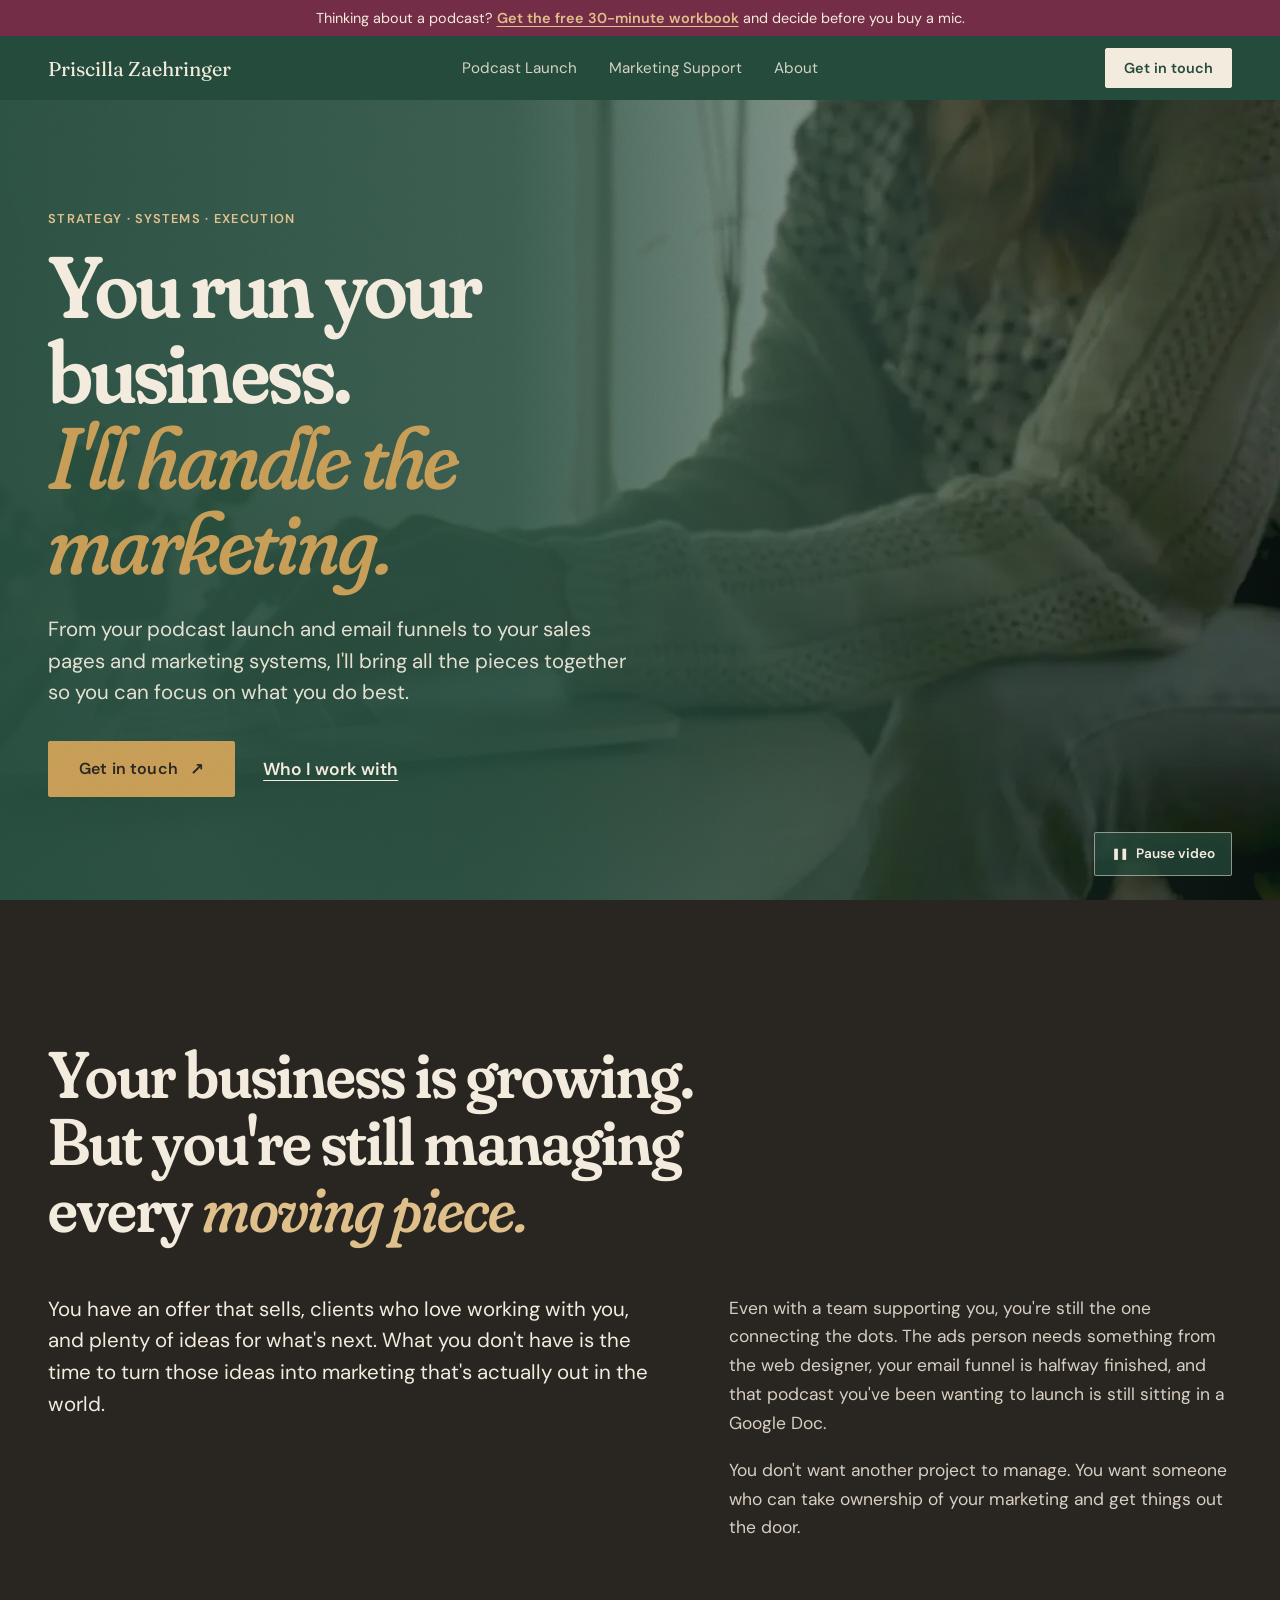
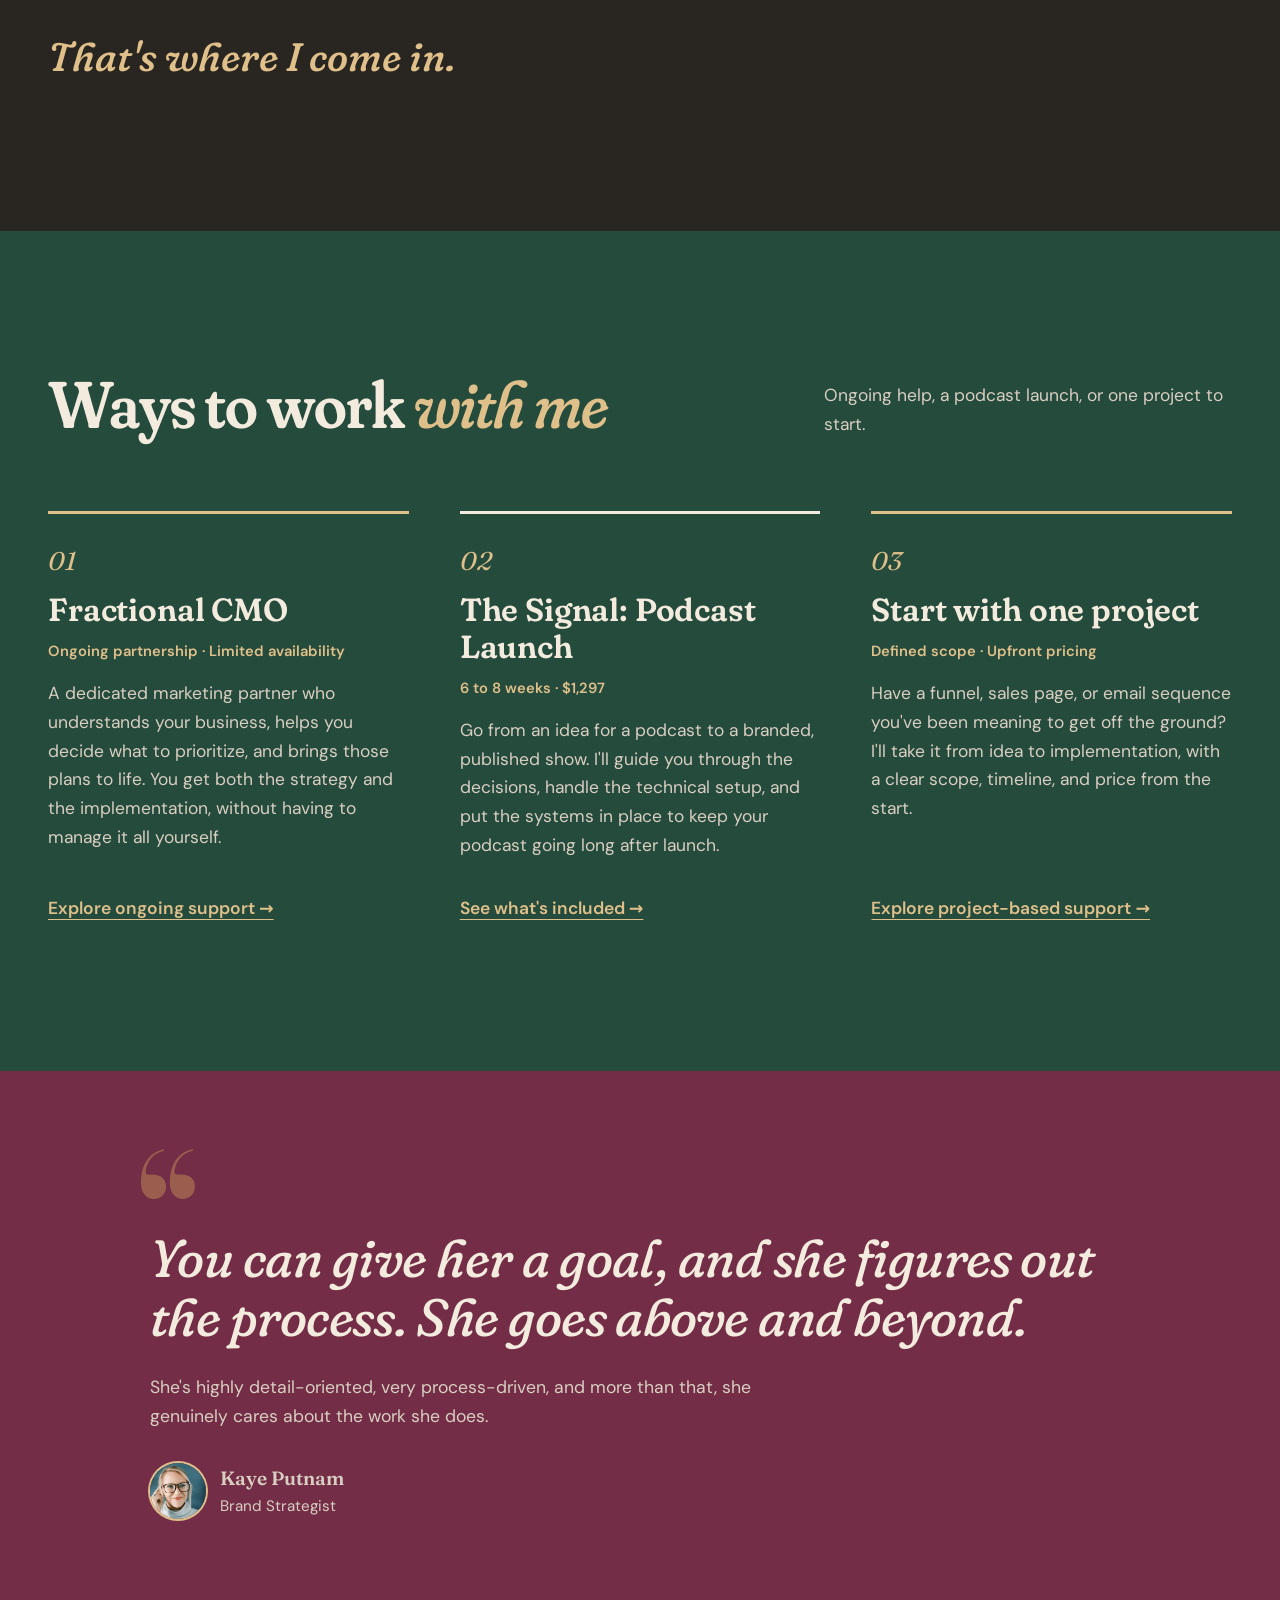
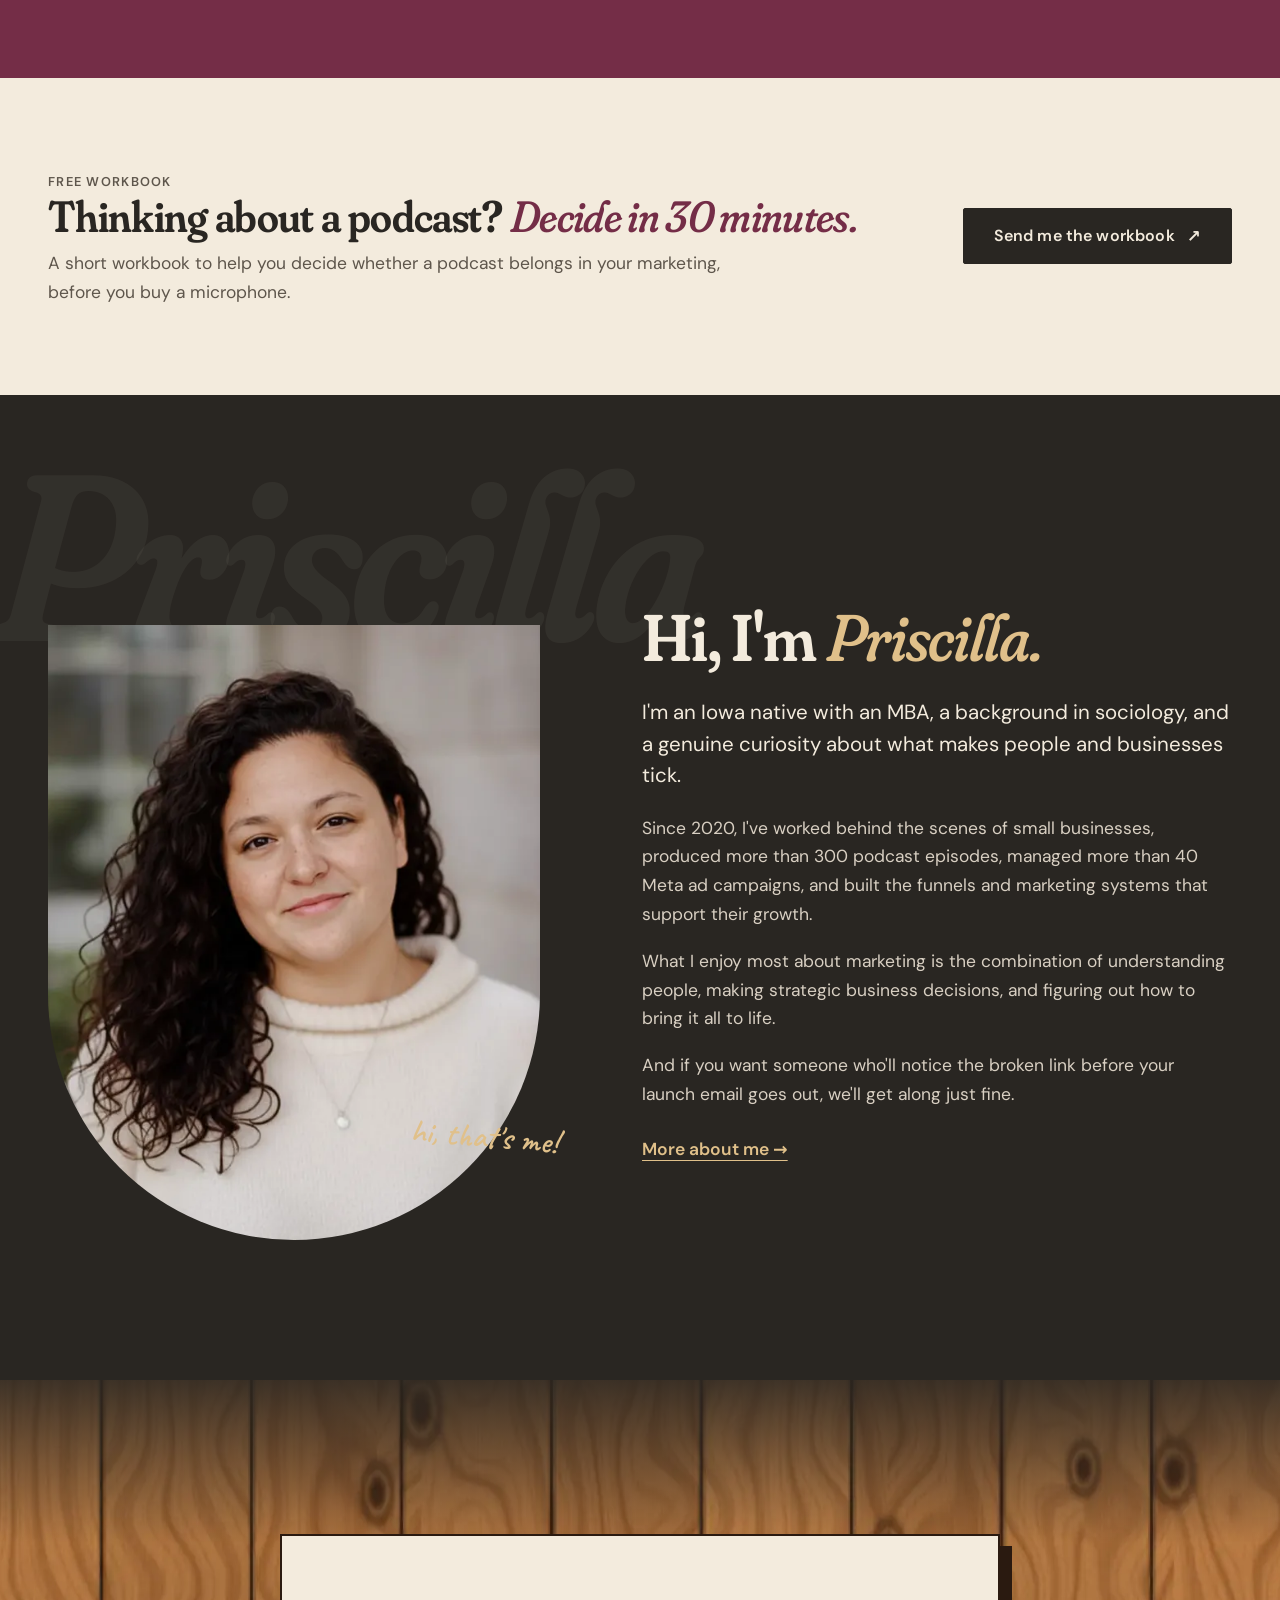
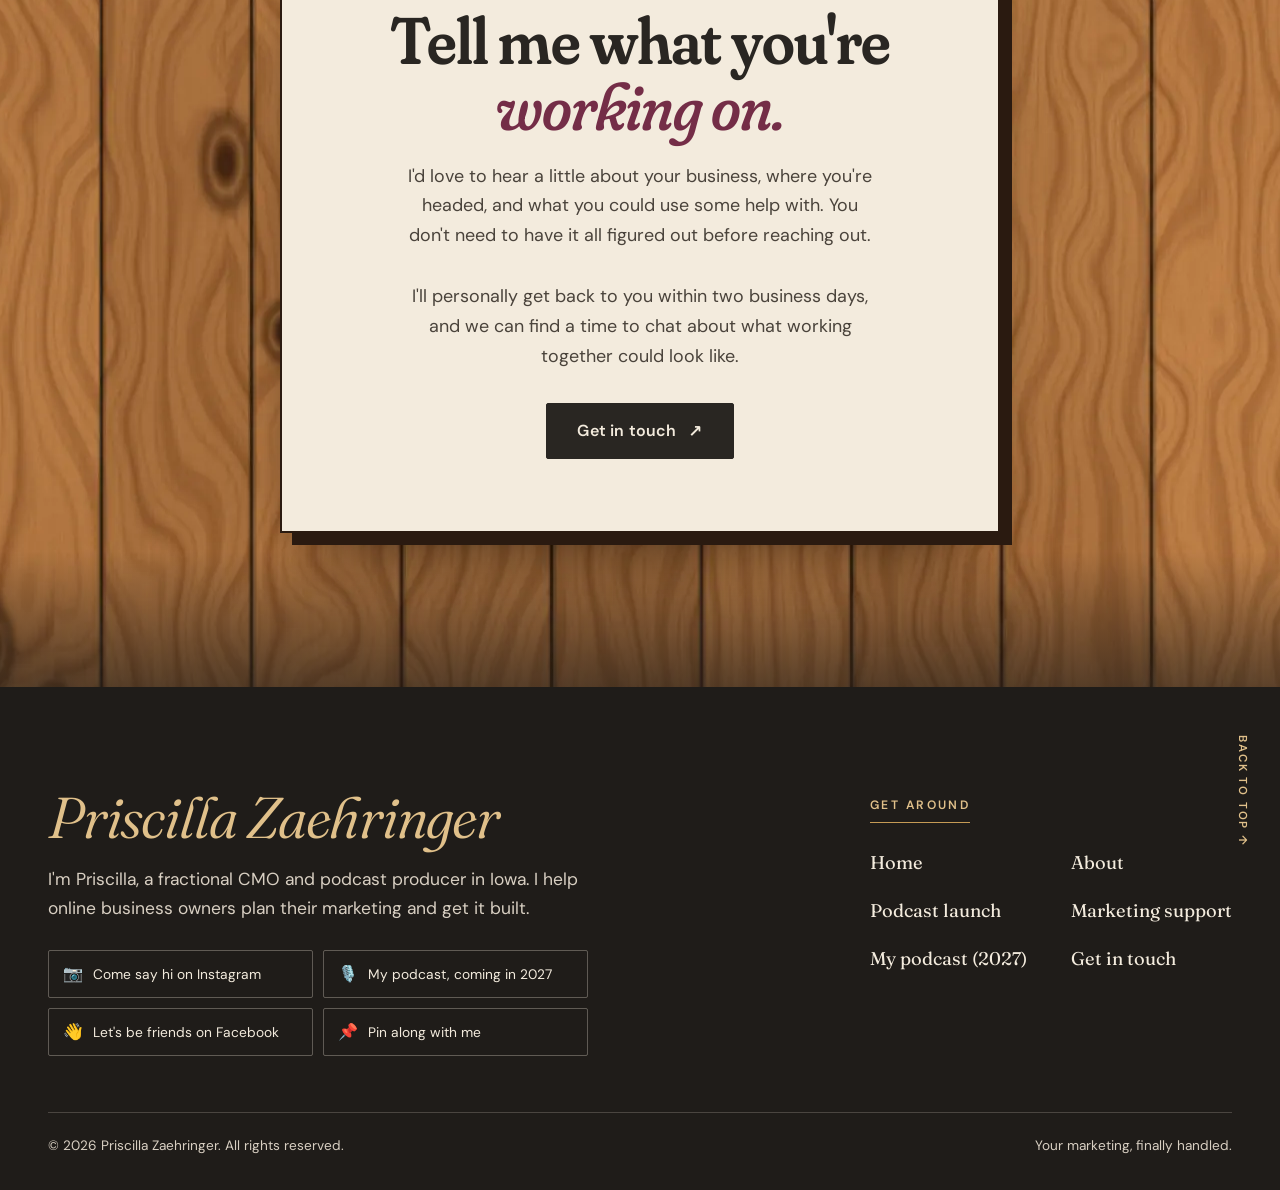
==== index.html @ c9559802 "Homepage closing: '90s cabin knotty pine paneling behind the CTA card Generated pine texture (vertic" ====
<!DOCTYPE html>
<html lang="en">
<head>
  <meta charset="utf-8">
  <meta name="viewport" content="width=device-width, initial-scale=1">
  <meta name="theme-color" content="#254B3D">
  <meta name="color-scheme" content="light">
  <!-- noindex while staging. Remove this tag at launch. -->
  <meta name="robots" content="noindex, nofollow">
  <title>Priscilla Zaehringer · Your marketing, finally handled</title>
  <meta name="description" content="Fractional CMO and podcast launches for online business owners. Your funnels, email, launches, and podcast, planned and built by one person in Iowa.">
  <link rel="preload" href="/assets/fonts/fraunces-var.woff2" as="font" type="font/woff2" crossorigin>
  <link rel="preload" href="/assets/fonts/dm-sans-var.woff2" as="font" type="font/woff2" crossorigin>
  <link rel="stylesheet" href="/assets/css/signal.css">
  <style>
    /* ================= Homepage (on the shared Signal system) ================= */
    /* hero */
    .hero { position: relative; background: var(--forest); color: var(--paper); min-height: min(calc(100svh - var(--stack-h)), 880px);
      display: flex; align-items: center; padding-block: clamp(56px, 7vw, 104px); }
    .hero.has-video::before { content: ""; position: absolute; inset: 0; z-index: 1; pointer-events: none;
      background: linear-gradient(90deg, rgba(37,75,61,0.97) 0%, rgba(37,75,61,0.9) 40%, rgba(37,75,61,0.5) 72%, rgba(37,75,61,0.2) 100%); }
    .hero .bg-video { object-position: 75% 40%; }
    .hero .wrap { position: relative; z-index: 2; }
    .hero .tag { color: #E0C08A; }
    .hero .hero-h1 { max-width: 12ch; }
    .hero .hero-h1 .h1-a, .hero .hero-h1 em { display: block; }
    .hero .lede { max-width: 42ch; margin: 28px 0 32px; color: rgba(243,235,221,0.92); }
    .hero-cta { display: flex; align-items: center; flex-wrap: wrap; gap: 14px 28px; }
    .hero-cta .link { color: var(--paper); }
    @media (max-width: 900px) {
      .hero { min-height: 0; flex-direction: column; align-items: stretch; padding-bottom: 0; }
      .hero.has-video::before { background: linear-gradient(180deg, var(--forest) 0%, var(--forest) calc(100% - 62vw - 60px), rgba(37,75,61,0) calc(100% - 62vw + 40px)); }
      .hero .bg-video { position: relative; order: 2; height: 62vw; max-height: 420px; margin-top: 40px; }
      .hero .hero-h1 { font-size: clamp(2.7rem, 11vw, 4rem); }
    }

    /* who */
    .who h2 { max-width: 18ch; }
    .who-cols { display: grid; grid-template-columns: minmax(0, 6fr) minmax(0, 5fr); gap: clamp(32px, 6vw, 96px); margin-top: clamp(36px, 4vw, 56px); }
    .who-cols .body p { color: var(--muted); }
    .who .kicker-line { margin: clamp(40px, 5vw, 64px) 0 0; font-family: var(--serif); font-style: italic; font-weight: 500;
      font-size: clamp(1.6rem, 1.2rem + 1.6vw, 2.6rem); color: var(--hi); font-variation-settings: 'SOFT' 100, 'WONK' 1; }
    @media (max-width: 860px) { .who-cols { grid-template-columns: 1fr; } }

    /* offers */
    .offer-head { display: flex; justify-content: space-between; align-items: flex-end; gap: 16px 48px; flex-wrap: wrap; }
    .offer-head > p { margin: 0; color: var(--muted); max-width: 34ch; }
    .offers { display: grid; grid-template-columns: repeat(3, minmax(0, 1fr)); gap: clamp(28px, 4vw, 56px); list-style: none; margin: clamp(48px, 6vw, 72px) 0 0; padding: 0; }
    .offers li { display: flex; flex-direction: column; padding-top: 26px; border-top: 3px solid var(--hi); }
    .offers li.featured { border-top-color: var(--paper); }
    .offers .num { font-family: var(--serif); font-style: italic; font-size: 1.6rem; color: var(--hi); margin: 0 0 10px; }
    .offers h3 { font-weight: 600; font-variation-settings: 'SOFT' 100, 'WONK' 1; font-size: clamp(1.5rem, 1.2rem + 1vw, 2rem); }
    .offers .meta { margin: 10px 0 16px; font-size: 0.92rem; font-weight: 600; color: var(--hi); }
    .offers p:not(.num):not(.meta) { color: var(--muted); flex: 1; }
    .offers .link { margin-top: 8px; align-self: flex-start; }
    @media (max-width: 900px) { .offers { grid-template-columns: 1fr; gap: 48px; } }

    /* testimonial */
    .quote-wrap { max-width: 980px; margin-inline: auto; position: relative; }
    .quote-wrap::before { content: "\201C"; position: absolute; left: -0.06em; top: -0.5em; font-family: var(--serif); font-weight: 600;
      font-size: clamp(8rem, 5rem + 8vw, 14rem); line-height: 1; color: var(--gold); opacity: 0.45; }
    .quote-wrap blockquote { position: relative; margin: 0; font-family: var(--serif); font-style: italic; font-weight: 450;
      font-size: clamp(1.9rem, 1.2rem + 2.6vw, 3.4rem); line-height: 1.12; letter-spacing: -0.01em; font-variation-settings: 'SOFT' 100, 'WONK' 1; }
    .quote-wrap .support { margin: 26px 0 0; max-width: 56ch; color: var(--muted); font-size: 1.1rem; }
    .cite { display: flex; align-items: center; gap: 14px; margin-top: 32px; }
    .cite .avatar { width: 56px; height: 56px; border-radius: 50%; background-size: cover; background-position: center; box-shadow: 0 0 0 2px var(--hi); }
    .cite b { display: block; font-family: var(--serif); font-weight: 600; font-size: 1.2rem; }
    .cite span { color: var(--muted); font-size: 0.95rem; }

    /* workbook band */
    .bonus { padding-block: clamp(56px, 7vw, 88px); }
    .bonus-grid { display: grid; grid-template-columns: minmax(0, 1fr) auto; gap: 24px clamp(24px, 5vw, 72px); align-items: center; }
    .bonus h2 { font-size: clamp(1.8rem, 1.3rem + 1.8vw, 2.8rem); margin-bottom: 10px; }
    .bonus p { margin: 0; max-width: 56ch; color: var(--muted); }
    @media (max-width: 760px) { .bonus-grid { grid-template-columns: 1fr; } .bonus .btn { justify-self: start; } }

    /* about */
    .about { position: relative; overflow: hidden; }
    .about-ghost { position: absolute; left: -0.04em; top: 0.18em; z-index: 0; margin: 0; font-family: var(--serif); font-style: italic; font-weight: 600;
      font-size: clamp(6rem, 2rem + 16vw, 17rem); line-height: 1; letter-spacing: -0.04em; color: rgba(243,235,221,0.05); pointer-events: none;
      font-variation-settings: 'SOFT' 100, 'WONK' 1; white-space: nowrap; }
    .about-grid { position: relative; z-index: 1; display: grid; grid-template-columns: minmax(0, 5fr) minmax(0, 6fr); gap: clamp(48px, 8vw, 120px); align-items: center; }
    .portrait { position: relative; margin: clamp(56px, 7vw, 96px) 0 0; }
    .portrait img { width: 100%; aspect-ratio: 4 / 5; object-fit: cover; object-position: 50% 20%; border-radius: 0 0 999px 999px; }
    .portrait figcaption { position: absolute; right: -18px; bottom: 14%; color: var(--hi); font-size: clamp(1.7rem, 1.4rem + 0.8vw, 2.2rem); rotate: 5deg; }
    .about h2 { margin-bottom: 26px; }
    .about-grid p:not(.tag):not(.lede) { color: var(--muted); }
    @media (max-width: 860px) { .about-grid { grid-template-columns: 1fr; } .portrait { max-width: 340px; } .portrait figcaption { right: -6px; bottom: 6%; } }

    /* closing: '90s cabin knotty pine paneling */
    .wood-close { position: relative; padding-block: clamp(96px, 12vw, 168px);
      background-color: #A86C3A;
      background-image:
        linear-gradient(180deg, rgba(41,38,34,0.85) 0%, rgba(41,38,34,0) 18%, rgba(31,28,25,0) 85%, rgba(31,28,25,0.6) 100%),
        url("/assets/img/knotty-pine.webp");
      background-size: 100% 100%, 1680px auto; background-position: 0 0, center; }
    .wood-close .paper-card { box-shadow: 12px 12px 0 #2A1A10, 0 40px 70px -30px rgba(0,0,0,0.7); border-color: #2A1A10; }
    @media (max-width: 600px) { .wood-close .paper-card { box-shadow: 8px 8px 0 #2A1A10; } }
  </style>
</head>
<body>
  <a class="skip-link" href="#main">Skip to content</a>

  <div id="grain" aria-hidden="true"></div>

  <div class="top-stack" id="hdr-stack">
    <aside aria-label="Announcement"><a class="hello-bar" href="#workbook">Thinking about a podcast? <span>Get the free 30-minute workbook</span> and decide before you buy a mic.</a></aside>
    <header class="site-header" id="hdr">
      <div class="container nav">
        <a href="#top" class="wordmark">Priscilla Zaehringer</a>
        <nav class="nav-center" aria-label="Main">
          <a href="/podcast.html">Podcast Launch</a>
          <a href="/support.html">Marketing Support</a>
          <a href="/about.html">About</a>
        </nav>
        <div class="nav-cta">
          <button type="button" class="nav-pill" data-open-inquiry>Get in touch</button>
          <button type="button" class="nav-toggle" id="navToggle" aria-controls="mobileMenu" aria-expanded="false" aria-label="Open menu">
            <span class="bars" aria-hidden="true"><i></i><i></i><i></i></span>
          </button>
        </div>
      </div>
    </header>
      <div class="mobile-menu" id="mobileMenu">
        <div class="mm-inner">
          <nav class="mm-nav" aria-label="Mobile">
            <a class="mm-link" href="/">Home</a>
            <a class="mm-link" href="/podcast.html">Podcast Launch</a>
            <a class="mm-link" href="/support.html">Marketing Support</a>
            <a class="mm-link" href="/about.html">About</a>
            <button type="button" class="mm-cta" data-open-inquiry>Get in touch</button>
          </nav>
        </div>
      </div>
  </div>

  <main id="main" tabindex="-1">

  <!-- ===================== HERO ===================== -->
  <section class="hero on-dark has-video" id="top">
    <!-- Background clip: Mixkit "Woman working on a laptop" (free license, mixkit.co/license). -->
    <video class="bg-video" autoplay muted loop playsinline preload="metadata"
           poster="/assets/video/workspace-poster.webp" aria-hidden="true">
      <source src="/assets/video/workspace.mp4" type="video/mp4">
    </video>
    <button type="button" class="video-toggle" aria-pressed="false">
      <span class="vt-icon" aria-hidden="true">&#10074;&#10074;</span><span class="vt-label">Pause video</span>
    </button>
    <div class="wrap">
      <p class="tag">Strategy &middot; Systems &middot; Execution</p>
      <h1 class="hero-h1"><span class="h1-a">You run your business.</span> <em>I'll handle the marketing.</em></h1>
      <p class="lede">From your podcast launch and email funnels to your sales pages and marketing systems, I'll bring all
        the pieces together so you can focus on what you do best.</p>
      <div class="hero-cta">
        <button type="button" class="btn btn-gold" data-open-inquiry>Get in touch <span class="arr" aria-hidden="true">&#8599;</span></button>
        <a href="#who" class="link">Who I work with</a>
      </div>
    </div>
  </section>

  <!-- ===================== WHO I WORK WITH ===================== -->
  <section class="sec who dk bg-ink" id="who" aria-labelledby="who-h">
    <div class="wrap">
      <h2 id="who-h" class="reveal">Your business is growing. But you're still managing every <em>moving piece.</em></h2>
      <div class="who-cols reveal">
        <p class="lede">You have an offer that sells, clients who love working with you, and plenty of ideas for what's next.
          What you don't have is the time to turn those ideas into marketing that's actually out in the world.</p>
        <div class="body">
          <p>Even with a team supporting you, you're still the one connecting the dots. The ads person needs something from
            the web designer, your email funnel is halfway finished, and that podcast you've been wanting to launch is still
            sitting in a Google Doc.</p>
          <p>You don't want another project to manage. You want someone who can take ownership of your marketing and get
            things out the door.</p>
        </div>
      </div>
      <p class="kicker-line reveal">That's where I come in.</p>
    </div>
  </section>

  <!-- ===================== WAYS TO WORK WITH ME ===================== -->
  <!-- Overview only: the details live on /support.html and /podcast.html. -->
  <section class="sec dk bg-forest" id="offer" aria-labelledby="offer-h">
    <div class="wrap">
      <div class="offer-head reveal">
        <h2 id="offer-h">Ways to work <em>with me</em></h2>
        <p>Ongoing help, a podcast launch, or one project to start.</p>
      </div>
      <ul class="offers reveal">
        <li>
          <p class="num">01</p>
          <h3>Fractional CMO</h3>
          <p class="meta">Ongoing partnership &middot; Limited availability</p>
          <p>A dedicated marketing partner who understands your business, helps you decide what to prioritize, and brings
            those plans to life. You get both the strategy and the implementation, without having to manage it all yourself.</p>
          <a href="/support.html" class="link">Explore ongoing support &#8594;</a>
        </li>
        <li class="featured">
          <p class="num">02</p>
          <h3>The Signal: Podcast Launch</h3>
          <p class="meta">6 to 8 weeks &middot; $1,297</p>
          <p>Go from an idea for a podcast to a branded, published show. I'll guide you through the decisions, handle the
            technical setup, and put the systems in place to keep your podcast going long after launch.</p>
          <a href="/podcast.html" class="link">See what's included &#8594;</a>
        </li>
        <li>
          <p class="num">03</p>
          <h3>Start with one project</h3>
          <p class="meta">Defined scope &middot; Upfront pricing</p>
          <p>Have a funnel, sales page, or email sequence you've been meaning to get off the ground? I'll take it from idea to
            implementation, with a clear scope, timeline, and price from the start.</p>
          <a href="/support.html#ways" class="link">Explore project-based support &#8594;</a>
        </li>
      </ul>
    </div>
  </section>

  <!-- ===================== TESTIMONIAL ===================== -->
  <!-- TODO: add two or three more real testimonials here, ideally ones that speak to
       different sides of the work (ads results, podcast production, day-to-day ops). -->
  <section class="sec dk bg-mulberry" id="testimonial" aria-label="Testimonial">
    <div class="wrap">
      <figure class="quote-wrap reveal">
        <blockquote>You can give her a goal, and she figures out the process. She goes above and beyond.</blockquote>
        <p class="support">She's highly detail-oriented, very process-driven, and more than that, she genuinely cares about
          the work she does.</p>
        <figcaption class="cite">
          <span class="avatar" aria-hidden="true" style="background-image:url('/assets/img/kaye.webp')"></span>
          <span><b>Kaye Putnam</b><span>Brand Strategist</span></span>
        </figcaption>
      </figure>
    </div>
  </section>

  <!-- ===================== FREE WORKBOOK ===================== -->
  <!-- TODO: set the real Kit opt-in URL on the button (currently "#"). -->
  <section class="bonus bg-paper" id="workbook" aria-labelledby="wb-h">
    <div class="wrap bonus-grid">
      <div>
        <p class="tag">Free workbook</p>
        <h2 id="wb-h">Thinking about a podcast? <em>Decide in 30 minutes.</em></h2>
        <p>A short workbook to help you decide whether a podcast belongs in your marketing, before you buy a microphone.</p>
      </div>
      <a href="#" class="btn" data-kit-optin>Send me the workbook <span class="arr" aria-hidden="true">&#8599;</span></a>
    </div>
  </section>

  <!-- ===================== ABOUT ===================== -->
  <section class="sec about dk bg-ink" id="about" aria-labelledby="about-h">
    <p class="about-ghost" aria-hidden="true">Priscilla</p>
    <div class="wrap about-grid">
      <figure class="portrait reveal">
        <img src="/assets/img/about-headshot-600.webp" srcset="/assets/img/about-headshot-600.webp 600w, /assets/img/about-headshot.webp 800w"
             sizes="(max-width: 860px) 380px, 40vw" width="600" height="900" loading="lazy" decoding="async" alt="Portrait of Priscilla">
        <figcaption class="hand" aria-hidden="true">hi, that's me!</figcaption>
      </figure>
      <div class="reveal">
        <h2 id="about-h">Hi, I'm <em>Priscilla.</em></h2>
        <p class="lede">I'm an Iowa native with an MBA, a background in sociology, and a genuine curiosity about what makes
          people and businesses tick.</p>
        <p>Since 2020, I've worked behind the scenes of small businesses, produced more than 300 podcast episodes, managed
          more than 40 Meta ad campaigns, and built the funnels and marketing systems that support their growth.</p>
        <p>What I enjoy most about marketing is the combination of understanding people, making strategic business
          decisions, and figuring out how to bring it all to life.</p>
        <p>And if you want someone who'll notice the broken link before your launch email goes out, we'll get along just fine.</p>
        <a href="/about.html" class="link">More about me &#8594;</a>
      </div>
    </div>
  </section>

  <!-- ===================== FINAL CTA ===================== -->
  <section class="wood-close" id="book" aria-labelledby="book-h">
    <div class="wrap">
      <div class="paper-card reveal">
        <h2 id="book-h">Tell me what you're <em>working on.</em></h2>
        <p>I'd love to hear a little about your business, where you're headed, and what you could use some help with. You
          don't need to have it all figured out before reaching out.</p>
        <p>I'll personally get back to you within two business days, and we can find a time to chat about what working
          together could look like.</p>
        <button type="button" class="btn" data-open-inquiry>Get in touch <span class="arr" aria-hidden="true">&#8599;</span></button>
      </div>
    </div>
  </section>

  </main>

  <!-- ===================== FOOTER ===================== -->
  <footer class="site-footer dk">
    <a href="#top" class="back-to-top" aria-label="Back to top">Back to top <span aria-hidden="true">&uarr;</span></a>
    <div class="container">
      <div class="foot-grid">
        <div class="foot-brand">
          <a href="#top" class="foot-script">Priscilla Zaehringer</a>
          <div class="foot-intro">
            <p class="foot-bio">I'm Priscilla, a fractional CMO and podcast producer in Iowa. I help online business
              owners plan their marketing and get it built.</p>
          </div>
          <div class="foot-social">
            <a class="social-btn" href="https://www.instagram.com/cillaz.co/" target="_blank" rel="noopener"><span class="ic" aria-hidden="true">📷</span>Come say hi on Instagram<span class="sr-only"> (opens in a new tab)</span></a>
            <a class="social-btn" href="/field-notes.html"><span class="ic" aria-hidden="true">🎙️</span>My podcast, coming in 2027</a>
            <a class="social-btn" href="https://www.facebook.com/pzaehringer" target="_blank" rel="noopener"><span class="ic" aria-hidden="true">👋</span>Let's be friends on Facebook<span class="sr-only"> (opens in a new tab)</span></a>
            <a class="social-btn" href="https://www.pinterest.com/priscillazaehringer/" target="_blank" rel="noopener"><span class="ic" aria-hidden="true">📌</span>Pin along with me<span class="sr-only"> (opens in a new tab)</span></a>
          </div>
        </div>
        <nav class="foot-explore" aria-label="Footer">
          <h2 class="foot-h">Get around</h2>
          <div class="explore-cols">
            <a href="/">Home</a>
            <a href="/about.html">About</a>
            <a href="/podcast.html">Podcast launch</a>
            <a href="/support.html">Marketing support</a>
            <a href="/field-notes.html">My podcast (2027)</a>
            <a href="#" data-open-inquiry>Get in touch</a>
          </div>
        </nav>
      </div>
      <div class="foot-bottom">
        <span>© <span id="yr"></span> Priscilla Zaehringer. All rights reserved.</span>
        <span>Your marketing, finally handled.</span>
      </div>
    </div>
  </footer>

  <!-- INQUIRY DRAWER -->
  <div class="drawer-overlay" id="inquiryOverlay"></div>
  <aside class="drawer" id="inquiryDrawer" role="dialog" aria-modal="true" aria-labelledby="inquiryTitle" aria-hidden="true" inert>
    <div class="drawer-inner">
      <button type="button" class="drawer-close" data-close-inquiry aria-label="Close">&times;</button>
      <div class="drawer-head">
        <p class="eyebrow"><span class="heart">&#9829;</span>Start here</p>
        <h2 id="inquiryTitle">Tell me what you're working on.</h2>
        <p>Pick what you're interested in and share a few details.</p>
      </div>
      <form class="inquiry-form" action="https://formspree.io/f/xeebrwbl" method="POST">
        <input type="hidden" name="_subject" value="New website inquiry">
        <input type="text" name="_gotcha" class="hp" tabindex="-1" autocomplete="off" aria-hidden="true">

        <fieldset class="field" style="border:0; padding:0; margin:0 0 var(--s-3);">
          <legend style="display:block; padding:0; font-size:0.92rem; font-weight:600; margin-bottom:8px;">What are you interested in? <span class="req">*</span></legend>
          <div class="opts">
            <label class="opt"><input type="radio" name="Interested in" value="Fractional CMO (ongoing)" required> Fractional CMO <span class="hint">(ongoing support)</span></label>
            <label class="opt"><input type="radio" name="Interested in" value="The Signal - Podcast launch"> The Signal <span class="hint">(podcast launch)</span></label>
            <label class="opt"><input type="radio" name="Interested in" value="One project"> One project <span class="hint">(a funnel, sales page, email sequence…)</span></label>
            <label class="opt"><input type="radio" name="Interested in" value="Not sure yet"> Not sure yet, help me figure it out</label>
          </div>
        </fieldset>

        <label class="field"><span>What's your name? <span class="req">*</span></span>
          <input type="text" name="Name" autocomplete="name" required></label>

        <label class="field"><span>What's the best email to reach you? <span class="req">*</span></span>
          <input type="email" name="Email" autocomplete="email" required></label>

        <label class="field"><span>Your website <span class="hint">(if you have one)</span></span>
          <input type="url" name="Website" placeholder="https://" autocomplete="url"></label>

        <label class="field"><span>Tell me about your business. <span class="req">*</span></span>
          <textarea name="About your business" rows="3" required
            placeholder="What do you do, and who do you help?"></textarea></label>

        <label class="field"><span>What's your niche or industry?</span>
          <input type="text" name="Niche"></label>

        <label class="field"><span>If you had a magic wand, what's the one thing you'd want to improve &mdash; or the outcome you're hoping for? <span class="req">*</span></span>
          <textarea name="Magic wand outcome" rows="3" required></textarea></label>

        <label class="field"><span>Anything else you'd like me to know? <span class="hint">(optional)</span></span>
          <textarea name="Anything else" rows="3"></textarea></label>

        <label class="field"><span>How did you hear about me?</span>
          <select name="How did you hear">
            <option value="" selected disabled>Choose one</option>
            <option>Instagram</option>
            <option>A friend or referral</option>
            <option>Google search</option>
            <option>A podcast</option>
            <option>Newsletter</option>
            <option>Somewhere else</option>
          </select></label>

        <div class="form-actions">
          <button type="submit" class="btn">Send my inquiry</button>
          <span class="form-note">You'll hear back within two business days.</span>
        </div>
        <p class="form-status" role="alert" aria-live="assertive"></p>

        <div class="form-success" role="status" aria-live="polite">
          <span class="emoji" aria-hidden="true">&#127881;</span>
          <h3>Got it, thank you!</h3>
          <p>I'll read this and get back to you within two business days. If it looks like a fit, I'll send over
            a few times for a call.</p>
          <p>In the meantime, come say hi on
            <a href="https://www.instagram.com/cillaz.co/" target="_blank" rel="noopener">Instagram<span class="sr-only"> (opens in a new tab)</span></a>.</p>
        </div>
      </form>
    </div>
  </aside>

  <script>
    // Scroll reveal
    const reduce = matchMedia('(prefers-reduced-motion: reduce)').matches;
    const els = document.querySelectorAll('.reveal');
    if (reduce) { els.forEach(e => e.classList.add('in')); }
    else {
      const io = new IntersectionObserver((ents) => {
        ents.forEach(en => { if (en.isIntersecting) { en.target.classList.add('in'); io.unobserve(en.target); } });
      }, { threshold: 0.12, rootMargin: '0px 0px -8% 0px' });
      els.forEach(e => io.observe(e));
    }
    // Header turns solid after leaving the hero top
    const hdr = document.getElementById('hdr');
    const onScroll = () => hdr.classList.toggle('stuck', window.scrollY > 60);
    onScroll(); addEventListener('scroll', onScroll, { passive: true });

    // Nav dropdowns: click to toggle (hover/focus handled in CSS), Escape + outside-click to close.
    const subs = document.querySelectorAll('.nav-item.has-sub');
    subs.forEach(item => {
      const btn = item.querySelector('.nav-link');
      btn.addEventListener('click', (e) => {
        e.stopPropagation();
        const open = item.classList.toggle('open');
        btn.setAttribute('aria-expanded', open ? 'true' : 'false');
      });
      item.addEventListener('keyup', (e) => {
        if (e.key === 'Escape') { item.classList.remove('open'); btn.setAttribute('aria-expanded', 'false'); btn.focus(); }
      });
    });
    document.addEventListener('click', () => subs.forEach(item => {
      item.classList.remove('open');
      item.querySelector('.nav-link').setAttribute('aria-expanded', 'false');
    }));

    // Mobile menu: hamburger toggles the drop-down panel; Esc / outside click / link tap close it.
    const navToggle = document.getElementById('navToggle');
    const mobileMenu = document.getElementById('mobileMenu');
    if (navToggle && mobileMenu) {
      const setMenu = (open) => {
        mobileMenu.classList.toggle('open', open);
        navToggle.setAttribute('aria-expanded', open ? 'true' : 'false');
        navToggle.setAttribute('aria-label', open ? 'Close menu' : 'Open menu');
      };
      navToggle.addEventListener('click', (e) => {
        e.stopPropagation();
        setMenu(!mobileMenu.classList.contains('open'));
      });
      mobileMenu.addEventListener('click', (e) => { if (e.target.closest('a, button')) setMenu(false); });
      document.addEventListener('click', (e) => {
        if (!mobileMenu.contains(e.target) && !navToggle.contains(e.target)) setMenu(false);
      });
      document.addEventListener('keydown', (e) => {
        if (e.key === 'Escape' && mobileMenu.classList.contains('open')) { setMenu(false); navToggle.focus(); }
      });
      matchMedia('(min-width: 761px)').addEventListener('change', (e) => { if (e.matches) setMenu(false); });
    }

    // Keep --stack-h equal to the real header height so nothing hides underneath it.
    const stackEl = document.getElementById('hdr-stack');
    if (stackEl) {
      const setStackH = () => document.documentElement.style
        .setProperty('--stack-h', Math.round(stackEl.getBoundingClientRect().height) + 'px');
      setStackH();
      addEventListener('resize', setStackH, { passive: true });
      addEventListener('load', setStackH);
      if (window.ResizeObserver) new ResizeObserver(setStackH).observe(stackEl);
    }

    // Inquiry drawer: open from any [data-open-inquiry], close via overlay / button / Esc
    const overlay = document.getElementById('inquiryOverlay');
    const drawer = document.getElementById('inquiryDrawer');
    if (overlay && drawer) {
      let lastFocus = null;
      const focusables = () => drawer.querySelectorAll('a[href], button:not([disabled]), input, select, textarea');
      const openDrawer = (e) => {
        if (e && e.cancelable) e.preventDefault();
        lastFocus = document.activeElement;
        overlay.classList.add('open');
        drawer.classList.add('open');
        drawer.removeAttribute('inert');
        drawer.setAttribute('aria-hidden', 'false');
        document.body.style.overflow = 'hidden';
        const first = focusables()[0];
        if (first) setTimeout(() => first.focus(), 60);
      };
      const closeDrawer = () => {
        overlay.classList.remove('open');
        drawer.classList.remove('open');
        drawer.setAttribute('inert', '');
        drawer.setAttribute('aria-hidden', 'true');
        document.body.style.overflow = '';
        if (lastFocus) lastFocus.focus();
      };
      document.querySelectorAll('[data-open-inquiry]').forEach(b => b.addEventListener('click', openDrawer));
      document.querySelectorAll('[data-close-inquiry]').forEach(b => b.addEventListener('click', closeDrawer));
      overlay.addEventListener('click', closeDrawer);
      document.addEventListener('keydown', (e) => {
        if (e.key === 'Escape' && drawer.classList.contains('open')) closeDrawer();
        if (e.key === 'Tab' && drawer.classList.contains('open')) {
          const f = Array.from(focusables());
          if (!f.length) return;
          const first = f[0], last = f[f.length - 1];
          if (e.shiftKey && document.activeElement === first) { e.preventDefault(); last.focus(); }
          else if (!e.shiftKey && document.activeElement === last) { e.preventDefault(); first.focus(); }
        }
      });

      // Submit to Formspree via fetch; reveal the success panel inside the drawer
      const iform = drawer.querySelector('.inquiry-form');
      const status = iform.querySelector('.form-status');
      const btn = iform.querySelector('button[type="submit"]');
      iform.addEventListener('submit', async (e) => {
        e.preventDefault();
        status.textContent = '';
        btn.disabled = true; btn.textContent = 'Sending…';
        try {
          const res = await fetch(iform.action, {
            method: 'POST', body: new FormData(iform), headers: { 'Accept': 'application/json' }
          });
          if (res.ok) {
            iform.classList.add('sent');
            drawer.scrollTop = 0;
          } else {
            const data = await res.json().catch(() => ({}));
            status.textContent = (data.errors && data.errors.map(x => x.message).join(', '))
              || 'Something went wrong. Please try again, or email priscilla@priscillazaehringer.com.';
            btn.disabled = false; btn.textContent = 'Send my inquiry';
          }
        } catch (err) {
          status.textContent = 'Something went wrong. Please check your connection and try again.';
          btn.disabled = false; btn.textContent = 'Send my inquiry';
        }
      });
    }

    // Year
    document.getElementById('yr').textContent = new Date().getFullYear();
  </script>
<script>
    // Background video: pause/play control (WCAG 2.2.2) and respect reduced motion.
    document.querySelectorAll('.has-video').forEach(sec => {
      const v = sec.querySelector('.bg-video'), b = sec.querySelector('.video-toggle');
      if (!v || !b) return;
      const set = (paused) => {
        b.setAttribute('aria-pressed', paused ? 'true' : 'false');
        b.querySelector('.vt-label').textContent = paused ? 'Play video' : 'Pause video';
        b.querySelector('.vt-icon').innerHTML = paused ? '&#9654;' : '&#10074;&#10074;';
      };
      if (matchMedia('(prefers-reduced-motion: reduce)').matches) { v.pause(); v.removeAttribute('autoplay'); b.hidden = true; return; }
      b.addEventListener('click', () => { if (v.paused) { v.play(); set(false); } else { v.pause(); set(true); } });
    });
  </script>
</body>
</html>
---- assets/css/signal.css ----
/* ==================================================================
   SIGNAL DESIGN SYSTEM: shared across the site.
   Forest, mulberry, gold, paper and soft ink; Fraunces + DM Sans,
   Caveat for the occasional handwritten note. Dark-led sections.
   Pages load this, then add their own section styles.
   ================================================================== */
@font-face { font-family: 'Fraunces'; src: url('/assets/fonts/fraunces-var.woff2') format('woff2');
  font-weight: 100 900; font-style: normal; font-display: swap; }
@font-face { font-family: 'Fraunces'; src: url('/assets/fonts/fraunces-italic-var.woff2') format('woff2');
  font-weight: 100 900; font-style: italic; font-display: swap; }
@font-face { font-family: 'DM Sans'; src: url('/assets/fonts/dm-sans-var.woff2') format('woff2');
  font-weight: 100 1000; font-style: normal; font-display: swap; }

@font-face { font-family: 'Caveat'; src: url('/assets/fonts/caveat-var.woff2') format('woff2');
  font-weight: 400 700; font-style: normal; font-display: swap; }

:root {
  --paper: #F3EBDD;  --paper-2: #EAE0CF;
  --forest: #254B3D;
  --mulberry: #742D47;
  --gold: #C69B55;          /* rules, artwork, large numerals on dark only */
  --ink: #292622;
  --muted: #5E564C;         /* secondary text on paper (6.1:1) */
  --rule: rgba(41,38,34,0.18);
  --rule-light: rgba(243,235,221,0.22);

  --serif: 'Fraunces', Georgia, 'Times New Roman', serif;
  --sans: 'DM Sans', system-ui, -apple-system, 'Segoe UI', sans-serif;

  --wrap: 1280px;
  --gutter: clamp(20px, 4vw, 48px);
  --sec: clamp(88px, 11vw, 160px);
  --stack-h: 64px;
}

*, *::before, *::after { box-sizing: border-box; }
html { -webkit-text-size-adjust: 100%; scroll-behavior: smooth; scroll-padding-top: calc(var(--stack-h) + 12px); }
@media (prefers-reduced-motion: reduce) { html { scroll-behavior: auto; } }
body { margin: 0; padding-top: var(--stack-h); overflow-x: clip; background: #1F1C19; color: var(--ink);
  font-family: var(--sans); font-size: clamp(1rem, 0.96rem + 0.2vw, 1.09rem); line-height: 1.65;
  -webkit-font-smoothing: antialiased; font-variant-numeric: lining-nums; }
img { max-width: 100%; height: auto; display: block; }
p { margin: 0 0 1.05em; }
a { color: var(--mulberry); }
h1, h2, h3 { font-family: var(--serif); font-weight: 420; margin: 0; color: inherit;
  font-variation-settings: 'SOFT' 50, 'WONK' 0; letter-spacing: -0.02em; line-height: 1; }
h2 { font-size: clamp(2.3rem, 1.4rem + 3.4vw, 4.4rem); font-weight: 600; letter-spacing: -0.015em; line-height: 1.02;
  font-variation-settings: 'SOFT' 100, 'WONK' 1, 'opsz' 144; }
h3 { font-size: clamp(1.35rem, 1.15rem + 0.8vw, 1.85rem); line-height: 1.15; letter-spacing: -0.005em; }
h1 em, h2 em, h3 em { font-style: italic; font-weight: 500; color: var(--mulberry); }
::selection { background: var(--gold); color: var(--ink); }
:focus-visible { outline: 2px solid var(--mulberry); outline-offset: 3px; }

.wrap { width: 100%; max-width: var(--wrap); margin-inline: auto; padding-inline: var(--gutter); }
.sec { padding-block: var(--sec); position: relative; }
.sr-only { position: absolute; width: 1px; height: 1px; padding: 0; margin: -1px; overflow: hidden; clip: rect(0 0 0 0); white-space: nowrap; border: 0; }
.skip-link { position: absolute; left: 12px; top: -60px; z-index: 100; background: var(--ink); color: var(--paper); padding: 10px 16px; text-decoration: none; }
.skip-link:focus { top: 12px; }

/* faint paper tooth, nothing distressed */
#grain { position: fixed; inset: 0; z-index: 40; pointer-events: none; opacity: 0.14; mix-blend-mode: overlay;
  background-image: url("data:image/svg+xml,%3Csvg xmlns='http://www.w3.org/2000/svg' width='240' height='240'%3E%3Cfilter id='n'%3E%3CfeTurbulence type='fractalNoise' baseFrequency='0.9' numOctaves='3' stitchTiles='stitch'/%3E%3C/filter%3E%3Crect width='100%25' height='100%25' filter='url(%23n)'/%3E%3C/svg%3E"); }

/* ---- small tag + handwritten notes (used three times on the page) ---- */
.tag { display: inline-block; font: 600 0.8rem/1 var(--sans); letter-spacing: 0.1em; text-transform: uppercase;
  color: var(--mulberry); margin: 0 0 18px; }
.on-dark .tag { color: #E0C08A; }
.nw { white-space: nowrap; }
.hand { font-family: 'Caveat', 'Segoe Script', cursive; font-weight: 600; line-height: 1; }
.note { position: absolute; display: flex; align-items: flex-end; gap: 6px; font-size: clamp(1.6rem, 1.3rem + 0.8vw, 2.1rem);
  pointer-events: none; z-index: 4; }
.note svg { width: 54px; height: 40px; flex: none; }
.note path { fill: none; stroke: currentColor; stroke-width: 2; stroke-linecap: round; stroke-linejoin: round; }

/* ---- Buttons + links ---- */
.btn { display: inline-flex; align-items: center; justify-content: center; gap: 12px; min-height: 56px; padding: 0 30px;
  border: 1.5px solid var(--ink); border-radius: 2px; background: var(--ink); color: var(--paper);
  font: 600 1rem/1 var(--sans); letter-spacing: 0.01em; text-decoration: none; cursor: pointer;
  transition: background 0.2s ease, border-color 0.2s ease, color 0.2s ease; }
.btn:hover { background: var(--mulberry); border-color: var(--mulberry); }
.btn .arr { font-size: 1.05em; transition: transform 0.2s ease; }
.btn:hover .arr { transform: translate(2px, -2px); }
.btn-paper { background: var(--paper); color: var(--mulberry); border-color: var(--paper); }
.btn-paper:hover { background: transparent; color: var(--paper); border-color: var(--paper); }
.btn-gold { background: var(--gold); color: var(--ink); border-color: var(--gold); }
.btn-gold:hover { background: var(--paper); border-color: var(--paper); color: var(--ink); }
.link { color: var(--mulberry); font-weight: 600; text-decoration: underline; text-decoration-thickness: 1px;
  text-underline-offset: 5px; display: inline-flex; align-items: center; min-height: 44px; }
.link:hover { text-decoration-thickness: 2px; }

/* ---- Header ---- */
.top-stack { position: fixed; inset: 0 0 auto 0; z-index: 50; }
.site-header { background: var(--forest); color: var(--paper); transition: box-shadow 0.25s ease; }
.site-header.stuck { box-shadow: 0 6px 22px rgba(41,38,34,0.25); }
.nav { display: grid; grid-template-columns: 1fr auto 1fr; align-items: center; gap: 24px;
  max-width: var(--wrap); margin-inline: auto; padding: 10px var(--gutter); }
.wordmark { font-family: var(--serif); font-size: 1.25rem; color: var(--paper); text-decoration: none; justify-self: start;
  display: inline-flex; align-items: center; min-height: 44px; }
.nav-center { display: flex; gap: 32px; }
.nav-center a { color: var(--paper); text-decoration: none; font-size: 0.95rem; opacity: 0.85; }
.nav-center a:hover, .nav-center a[aria-current] { opacity: 1; }
.nav-center a[aria-current] { text-decoration: underline; text-decoration-color: var(--gold); text-underline-offset: 8px; }
.nav-cta { justify-self: end; display: flex; align-items: center; gap: 8px; }
.nav-pill { min-height: 40px; padding: 0 18px; border: 1px solid var(--paper); border-radius: 2px; background: var(--paper);
  color: var(--forest); font: 600 0.9rem/1 var(--sans); cursor: pointer; transition: background 0.2s, color 0.2s; }
.nav-pill:hover { background: transparent; color: var(--paper); }
.nav-toggle { display: none; width: 44px; height: 44px; padding: 0; border: 0; background: none; color: var(--paper); cursor: pointer; place-items: center; }
.nav-toggle .bars { position: relative; display: block; width: 22px; height: 16px; }
.nav-toggle .bars i { position: absolute; left: 0; width: 100%; height: 1.5px; background: currentColor; transition: top 0.2s ease, transform 0.2s ease, opacity 0.14s ease; }
.nav-toggle .bars i:nth-child(1) { top: 0; } .nav-toggle .bars i:nth-child(2) { top: 7px; } .nav-toggle .bars i:nth-child(3) { top: 14px; }
.nav-toggle[aria-expanded="true"] .bars i:nth-child(1) { top: 7px; transform: rotate(45deg); }
.nav-toggle[aria-expanded="true"] .bars i:nth-child(2) { opacity: 0; }
.nav-toggle[aria-expanded="true"] .bars i:nth-child(3) { top: 7px; transform: rotate(-45deg); }
.mobile-menu { display: none; position: absolute; top: 100%; left: 0; right: 0; background: var(--forest); border-top: 1px solid var(--rule-light); }
.mm-inner { overflow: hidden; visibility: hidden; transition: visibility 0s 0.26s; }
.mobile-menu.open .mm-inner { visibility: visible; transition-delay: 0s; }
.mm-nav { padding: 8px var(--gutter) 24px; }
.mm-link { display: flex; align-items: center; min-height: 52px; color: var(--paper); text-decoration: none;
  font-family: var(--serif); font-size: 1.2rem; border-bottom: 1px solid var(--rule-light); }
.mm-link[aria-current] { color: var(--gold); }
.mm-cta { width: 100%; min-height: 52px; margin-top: 20px; border: 0; border-radius: 2px; background: var(--paper); color: var(--forest); font: 600 1rem/1 var(--sans); cursor: pointer; }
@media (max-width: 760px) {
  .nav { grid-template-columns: 1fr auto; } .nav-center { display: none; } .nav-toggle { display: inline-grid; }
  .mobile-menu { display: grid; grid-template-rows: 0fr; transition: grid-template-rows 0.26s ease; }
  .mobile-menu.open { grid-template-rows: 1fr; }
}
@media (max-width: 430px) { .nav-cta .nav-pill { display: none; } }
@media (prefers-reduced-motion: reduce) { .mobile-menu, .mm-inner, .nav-toggle .bars i { transition: none; } }
/* ---- Footer ---- */
.site-footer { position: relative; background: var(--paper-2); color: var(--ink); padding: clamp(64px, 8vw, 104px) 0 32px; }
.site-footer a { color: var(--ink); text-decoration: none; }
.site-footer .container { max-width: var(--wrap); margin-inline: auto; padding-inline: var(--gutter); }
.foot-grid { display: grid; grid-template-columns: 1.5fr 1fr; gap: 56px; align-items: start; }
.foot-script { font-family: var(--serif); font-style: italic; font-weight: 340; font-size: clamp(2.4rem, 5vw, 3.6rem); line-height: 1; letter-spacing: -0.02em; color: var(--mulberry) !important; display: inline-block; }
.foot-bio { margin-top: 18px; max-width: 46ch; color: var(--muted); }
.foot-social { display: grid; grid-template-columns: 1fr 1fr; gap: 10px; margin-top: 28px; max-width: 540px; }
.social-btn { display: flex; align-items: center; gap: 10px; min-height: 48px; padding: 10px 14px; border: 1px solid rgba(41,38,34,0.35);
  border-radius: 2px; font-size: 0.86rem; transition: border-color 0.15s, background 0.15s; }
.social-btn:hover { border-color: var(--ink); background: rgba(41,38,34,0.04); }
.social-btn .ic { font-size: 1rem; line-height: 1; }
.foot-explore { justify-self: end; }
.foot-h { font: 600 0.76rem/1.3 var(--sans); letter-spacing: 0.2em; text-transform: uppercase; color: var(--forest);
  margin: 0 0 18px; padding-bottom: 8px; border-bottom: 1px solid var(--gold); display: inline-block; }
.explore-cols { display: grid; grid-template-columns: 1fr 1fr; gap: 4px 40px; font-family: var(--serif); font-size: 1.15rem; }
.explore-cols a { display: flex; align-items: center; min-height: 44px; }
.explore-cols a:hover { color: var(--mulberry); }
.back-to-top { position: absolute; top: 48px; right: 28px; writing-mode: vertical-rl; font-size: 0.72rem; letter-spacing: 0.16em;
  text-transform: uppercase; font-weight: 600; color: var(--mulberry) !important; }
.foot-bottom { margin-top: 56px; padding-top: 22px; border-top: 1px solid var(--rule); font-size: 0.85rem; color: var(--muted);
  display: flex; justify-content: space-between; gap: 20px; flex-wrap: wrap; }
@media (max-width: 760px) {
  .foot-grid { grid-template-columns: 1fr; gap: 40px; } .foot-explore { justify-self: start; }
  .foot-social { grid-template-columns: 1fr; } .back-to-top { display: none; }
}

/* ---- Inquiry drawer ---- */
.drawer-overlay { position: fixed; inset: 0; z-index: 60; background: rgba(41,38,34,0.5); opacity: 0; pointer-events: none; transition: opacity 0.3s ease; }
.drawer-overlay.open { opacity: 1; pointer-events: auto; }
.drawer { position: fixed; top: 0; right: 0; height: 100%; width: min(480px, 100%); z-index: 61; background: var(--paper);
  overflow-y: auto; transform: translateX(100%); visibility: hidden;
  transition: transform 0.38s cubic-bezier(.2,.7,.2,1), visibility 0s 0.38s, box-shadow 0.38s ease; }
.drawer.open { transform: translateX(0); visibility: visible; transition-delay: 0s; box-shadow: -24px 0 60px rgba(41,38,34,0.2); }
@media (prefers-reduced-motion: reduce) { .drawer, .drawer-overlay { transition: none; } }
.drawer-inner { padding: clamp(32px, 5vw, 56px); }
.drawer-close { position: absolute; top: 14px; right: 16px; width: 44px; height: 44px; border-radius: 50%; border: 1px solid var(--rule);
  background: transparent; color: var(--ink); font-size: 1.5rem; line-height: 1; cursor: pointer; display: grid; place-items: center; }
.drawer-close:hover { background: var(--ink); color: var(--paper); }
.drawer .eyebrow { font: 600 0.76rem/1.3 var(--sans); letter-spacing: 0.2em; text-transform: uppercase; color: var(--forest); margin: 0 0 12px; }
.drawer .eyebrow .heart { display: none; }
.drawer-head h2 { font-size: clamp(1.8rem, 4vw, 2.4rem); }
.drawer-head p { color: var(--muted); margin: 12px 0 0; }
.inquiry-form { margin-top: 32px; }
.field { display: block; margin-bottom: 22px; }
.field > span { display: block; font-size: 0.92rem; font-weight: 600; margin-bottom: 6px; }
.field .req { color: var(--mulberry); }
.field .hint { font-weight: 400; color: var(--muted); }
.field input, .field select, .field textarea { width: 100%; padding: 12px 14px; border-radius: 2px; border: 1px solid rgba(41,38,34,0.3);
  background: #FBF7F0; font: inherit; color: var(--ink); }
.field textarea { resize: vertical; min-height: 96px; }
.field input:focus-visible, .field select:focus-visible, .field textarea:focus-visible { outline: 2px solid var(--mulberry); outline-offset: 1px; border-color: var(--mulberry); }
.opts { display: grid; gap: 6px; }
.opt { display: flex; align-items: flex-start; gap: 10px; padding: 10px 12px; border: 1px solid var(--rule); border-radius: 2px;
  background: #FBF7F0; cursor: pointer; font-size: 0.95rem; line-height: 1.35; }
.opt:hover { border-color: var(--forest); }
.opt input { width: auto; margin: 2px 0 0; accent-color: var(--mulberry); flex: none; }
.hp { position: absolute; left: -9999px; width: 1px; height: 1px; opacity: 0; }
.form-actions { margin-top: 32px; }
.form-actions .btn { width: 100%; }
.form-note { display: block; color: var(--muted); font-size: 0.85rem; margin-top: 14px; text-align: center; }
.form-status { margin: 20px 0 0; font-weight: 600; color: var(--mulberry); }
.form-success { display: none; }
.inquiry-form.sent > *:not(.form-success) { display: none; }
.inquiry-form.sent .form-success { display: block; }
.form-success .emoji { font-size: 2.2rem; line-height: 1; }
.form-success h3 { margin: 14px 0; }
.form-success p { color: var(--muted); }

/* ---- Dark sections: re-point the text tokens ---- */
.dk { --ink: #F3EBDD; --muted: #D8CFC2; --rule: rgba(243,235,221,0.2); --hi: #E0C08A; color: var(--ink); }
.dk .tag, .dk .link, .dk h1 em, .dk h2 em, .dk h3 em, .dk .note { color: var(--hi); }
.bg-forest { background: var(--forest); } .bg-mulberry { background: var(--mulberry); }
.bg-ink { background: #292622; } .bg-paper { background: var(--paper); } .bg-night { background: #1F1C19; }
.lede { font-size: clamp(1.1rem, 1rem + 0.4vw, 1.28rem); line-height: 1.55; }

/* ---- Footer on near-black ---- */
.site-footer { background: #1F1C19; }
.site-footer a { color: var(--ink); }
.foot-script { color: var(--hi) !important; }
.foot-bio { color: var(--muted); }
.social-btn { border-color: rgba(243,235,221,0.3); }
.social-btn:hover { border-color: var(--ink); background: rgba(243,235,221,0.06); }
.foot-h { color: var(--hi); border-bottom-color: var(--gold); }
.explore-cols a:hover { color: var(--hi); }
.back-to-top { color: var(--hi) !important; }
.foot-bottom { border-top-color: var(--rule); color: var(--muted); }

/* ---- Background video ---- */
.has-video { position: relative; overflow: hidden; }
.bg-video { position: absolute; inset: 0; width: 100%; height: 100%; object-fit: cover; z-index: 0; }
.video-toggle { position: absolute; z-index: 3; right: var(--gutter); bottom: 24px; display: inline-flex; align-items: center; gap: 8px;
  min-height: 44px; padding: 0 16px; border-radius: 2px; border: 1px solid rgba(243,235,221,0.5); background: rgba(37,75,61,0.7);
  color: var(--paper); font: 600 0.85rem/1 var(--sans); cursor: pointer; }
.video-toggle:hover { background: var(--forest); }
.vt-icon { font-size: 0.7rem; letter-spacing: -1px; }
.video-toggle[hidden] { display: none; }

/* ---- Checkerboard closing with a paper card ---- */
.checker-close { --sq: clamp(48px, 6vw, 84px); background-color: var(--forest);
  background-image: linear-gradient(180deg, var(--forest) 0%, rgba(37,75,61,0.85) 18%, rgba(37,75,61,0) 55%),
conic-gradient(#1C3A2F 25%, var(--forest) 0 50%, #1C3A2F 0 75%, var(--forest) 0);
  background-size: 100% 100%, calc(var(--sq) * 2) calc(var(--sq) * 2); background-position: 0 0, center;
  padding-block: clamp(48px, 6vw, 88px) clamp(96px, 12vw, 168px); }
.paper-card { max-width: 720px; margin-inline: auto; text-align: center; background: var(--paper); color: #292622;
  padding: clamp(40px, 6vw, 72px) clamp(28px, 6vw, 72px); border: 2px solid #292622; box-shadow: 12px 12px 0 #292622; }
.paper-card .tag { color: var(--mulberry); }
.paper-card h2 { color: #292622; font-size: clamp(2.4rem, 1.4rem + 3.4vw, 4.4rem); line-height: 1; margin: 0 auto 22px; max-width: 13ch; }
.paper-card h2 em { color: var(--mulberry); }
.paper-card p:not(.tag) { max-width: 40ch; margin: 0 auto 32px; font-size: 1.12rem; color: #4A433B; }
@media (max-width: 600px) { .paper-card { box-shadow: 8px 8px 0 #292622; } }

/* ---- Full-width photo break ---- */
.photo-break { position: relative; margin: 0; height: clamp(320px, 52vw, 640px); overflow: hidden; background: #1F1C19; }
.photo-break img { width: 100%; height: 100%; object-fit: cover; }

/* ---- Pinned Polaroid ---- */
.polaroid { position: relative; margin: 0; padding: 12px 12px 0; background: #FBF7F0; rotate: -4deg;
  box-shadow: 0 2px 0 rgba(0,0,0,0.15), 0 26px 40px -18px rgba(0,0,0,0.7); }
.polaroid img { width: 100%; height: auto; }
.polaroid figcaption { padding: 12px 4px 16px; text-align: center; font-family: 'Caveat', cursive; font-weight: 600; font-size: 1.35rem; line-height: 1.1; color: #292622; }
.pin { position: absolute; z-index: 2; top: -10px; left: 50%; width: 20px; height: 20px; margin-left: -10px; border-radius: 50%;
  background: radial-gradient(circle at 35% 30%, #C06A86 0 18%, var(--mulberry) 45%, #4E1C2F 100%); box-shadow: 0 4px 6px rgba(0,0,0,0.45); }

/* ---- FAQ ---- */
.faq details { border-bottom: 2px dotted var(--rule); }
.faq summary { display: flex; justify-content: space-between; align-items: center; gap: 20px; min-height: 68px; padding: 16px 0;
  cursor: pointer; list-style: none; font-family: var(--serif); font-weight: 520; font-size: clamp(1.1rem, 1rem + 0.4vw, 1.3rem); line-height: 1.35; font-variation-settings: 'SOFT' 100; }
.faq summary::-webkit-details-marker { display: none; }
.faq summary::after { content: "+"; flex: none; display: grid; place-items: center; width: 32px; height: 32px; border-radius: 50%;
  background: var(--hi, var(--mulberry)); color: #292622; font: 500 1.2rem/1 var(--sans); transition: transform 0.2s ease; }
.faq details[open] summary::after { transform: rotate(45deg); }
.faq details p { margin: 0; padding-bottom: 24px; max-width: 62ch; color: var(--muted); }

/* ---- Round checklist markers ---- */
.ticks { list-style: none; margin: 0; padding: 0; }
.ticks li { position: relative; padding: 7px 0 7px 32px; }
.ticks li::before { content: "+"; position: absolute; left: 0; top: 7px; width: 22px; height: 22px; border-radius: 50%;
  background: var(--hi, var(--forest)); color: #292622; font: 600 0.95rem/22px var(--sans); text-align: center; }
.ticks.no li::before { content: "\2013"; background: var(--mulberry); color: var(--paper); box-shadow: inset 0 0 0 1.5px rgba(243,235,221,0.5); }

/* ---- gentle reveal ---- */
.reveal { opacity: 0; transform: translateY(14px); transition: opacity 0.7s ease, transform 0.7s cubic-bezier(.2,.7,.2,1); }
.reveal.in { opacity: 1; transform: none; }
@media (prefers-reduced-motion: reduce) { .reveal { opacity: 1; transform: none; transition: none; } }

/* ---- Announcement bar ---- */
.hello-bar { display: block; padding: 8px var(--gutter); background: var(--mulberry); color: var(--paper); text-align: center;
  font-size: 0.9rem; line-height: 1.4; text-decoration: none; }
.hello-bar span { color: #E0C08A; font-weight: 600; text-decoration: underline; text-underline-offset: 3px; }
.hello-bar:hover span { color: var(--paper); }

/* ---- Hero shared bits ---- */
.hero-h1 { font-size: clamp(3rem, 1.3rem + 5.2vw, 6.6rem); font-weight: 600; line-height: 0.98; letter-spacing: -0.025em;
  font-variation-settings: 'SOFT' 100, 'WONK' 1, 'opsz' 144; }
.hero-h1 em { color: var(--gold); font-weight: 500; }
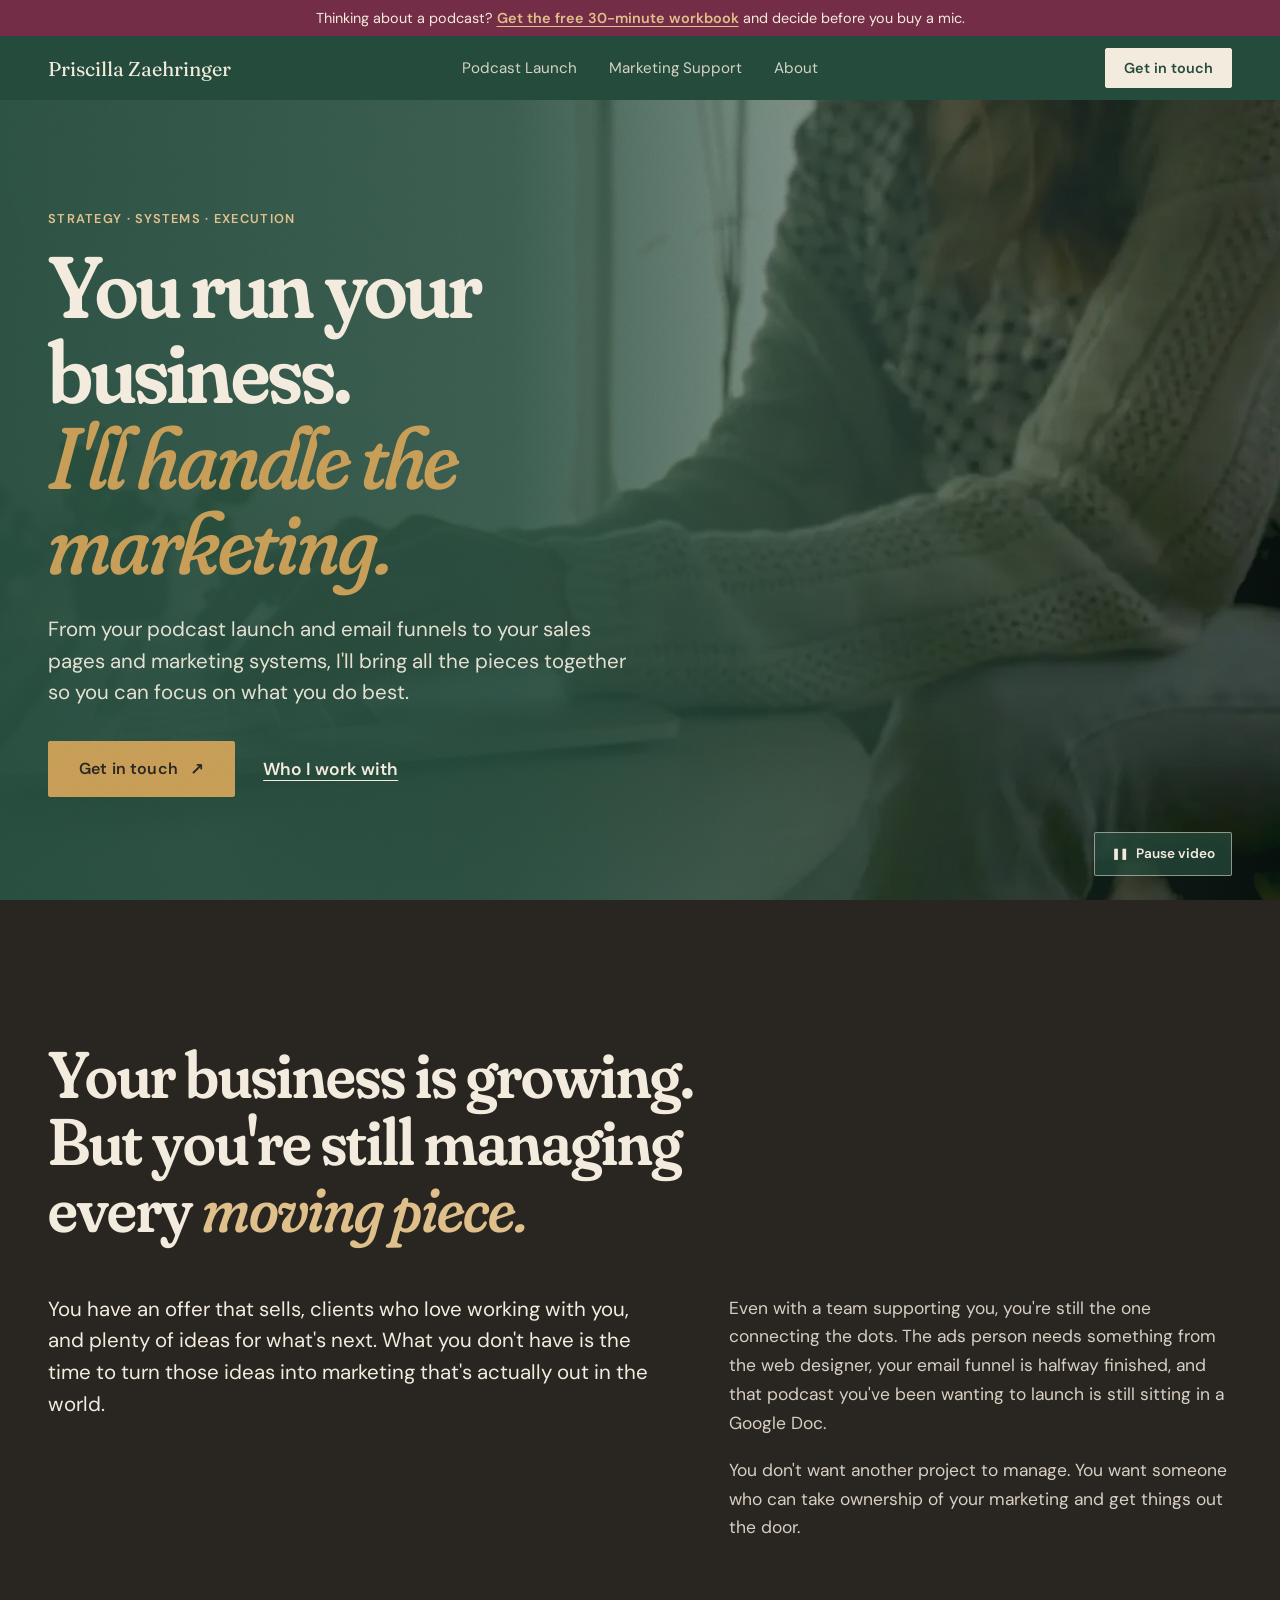
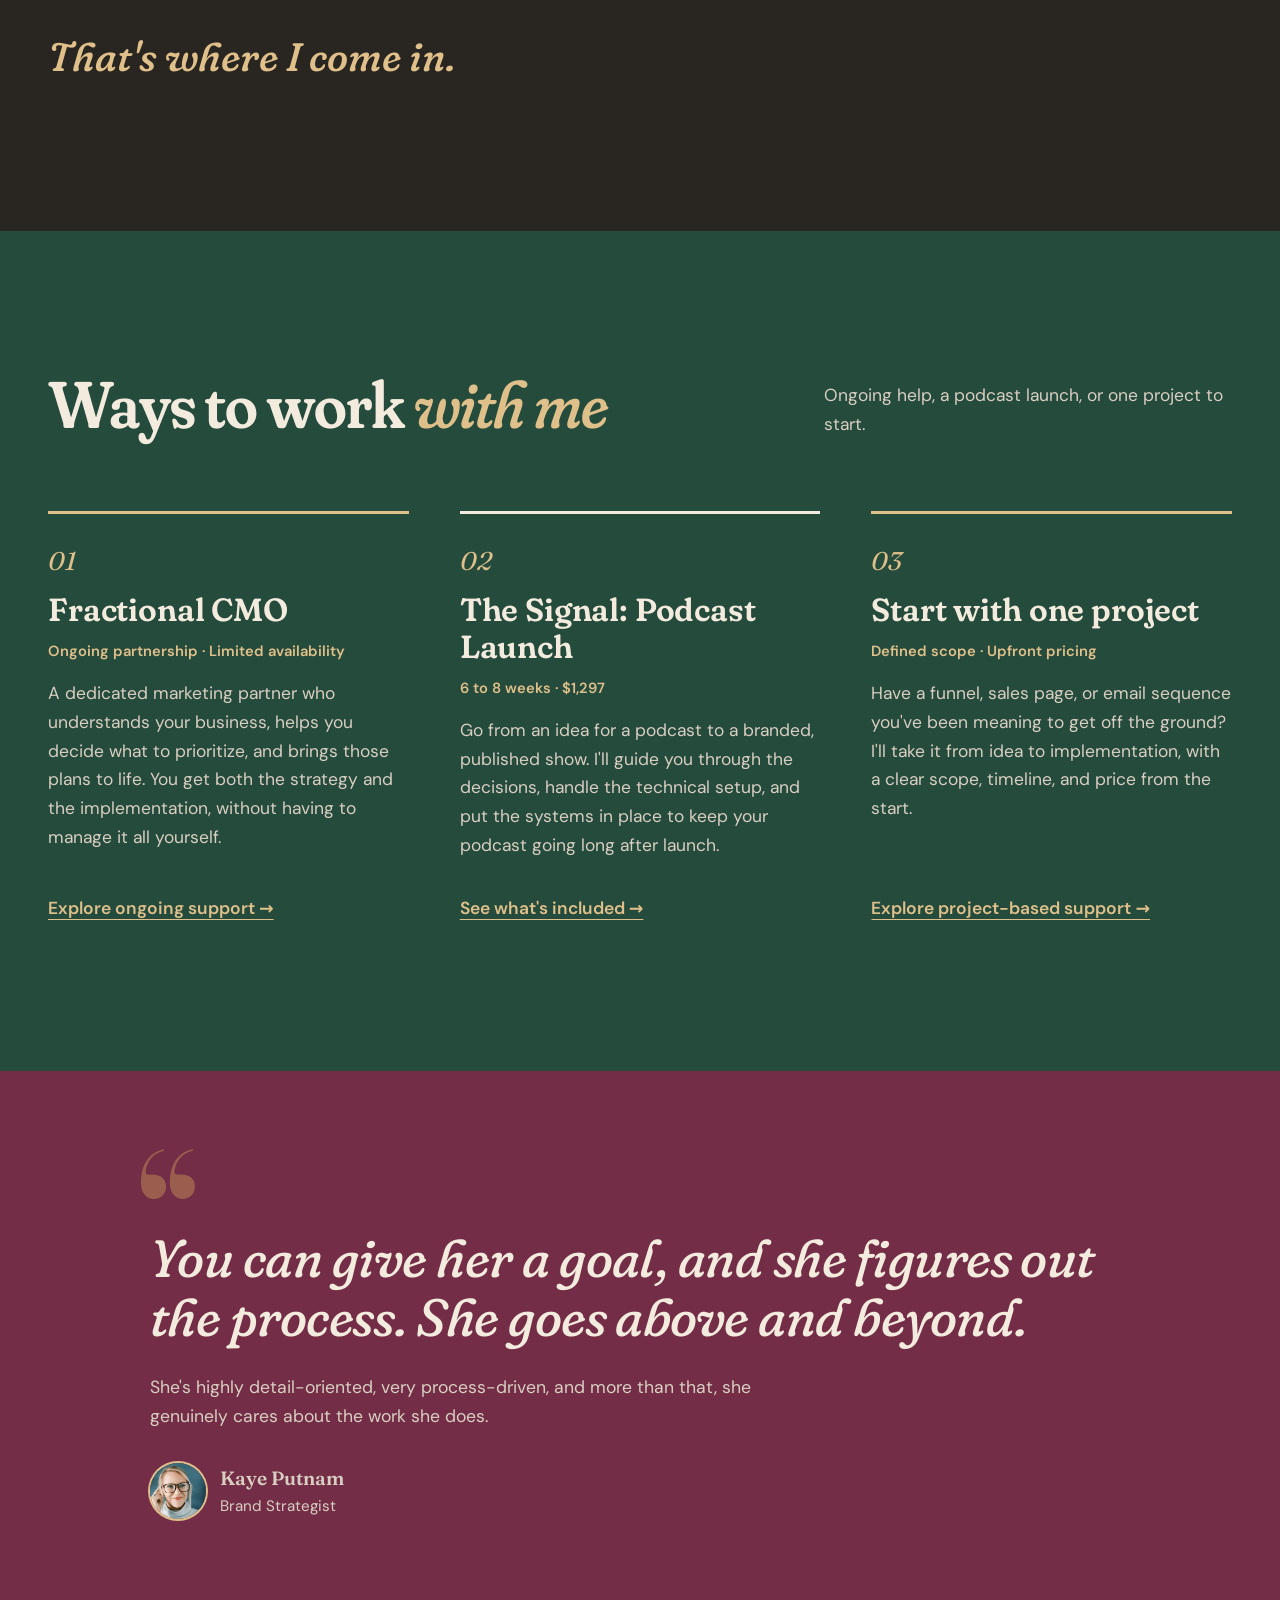
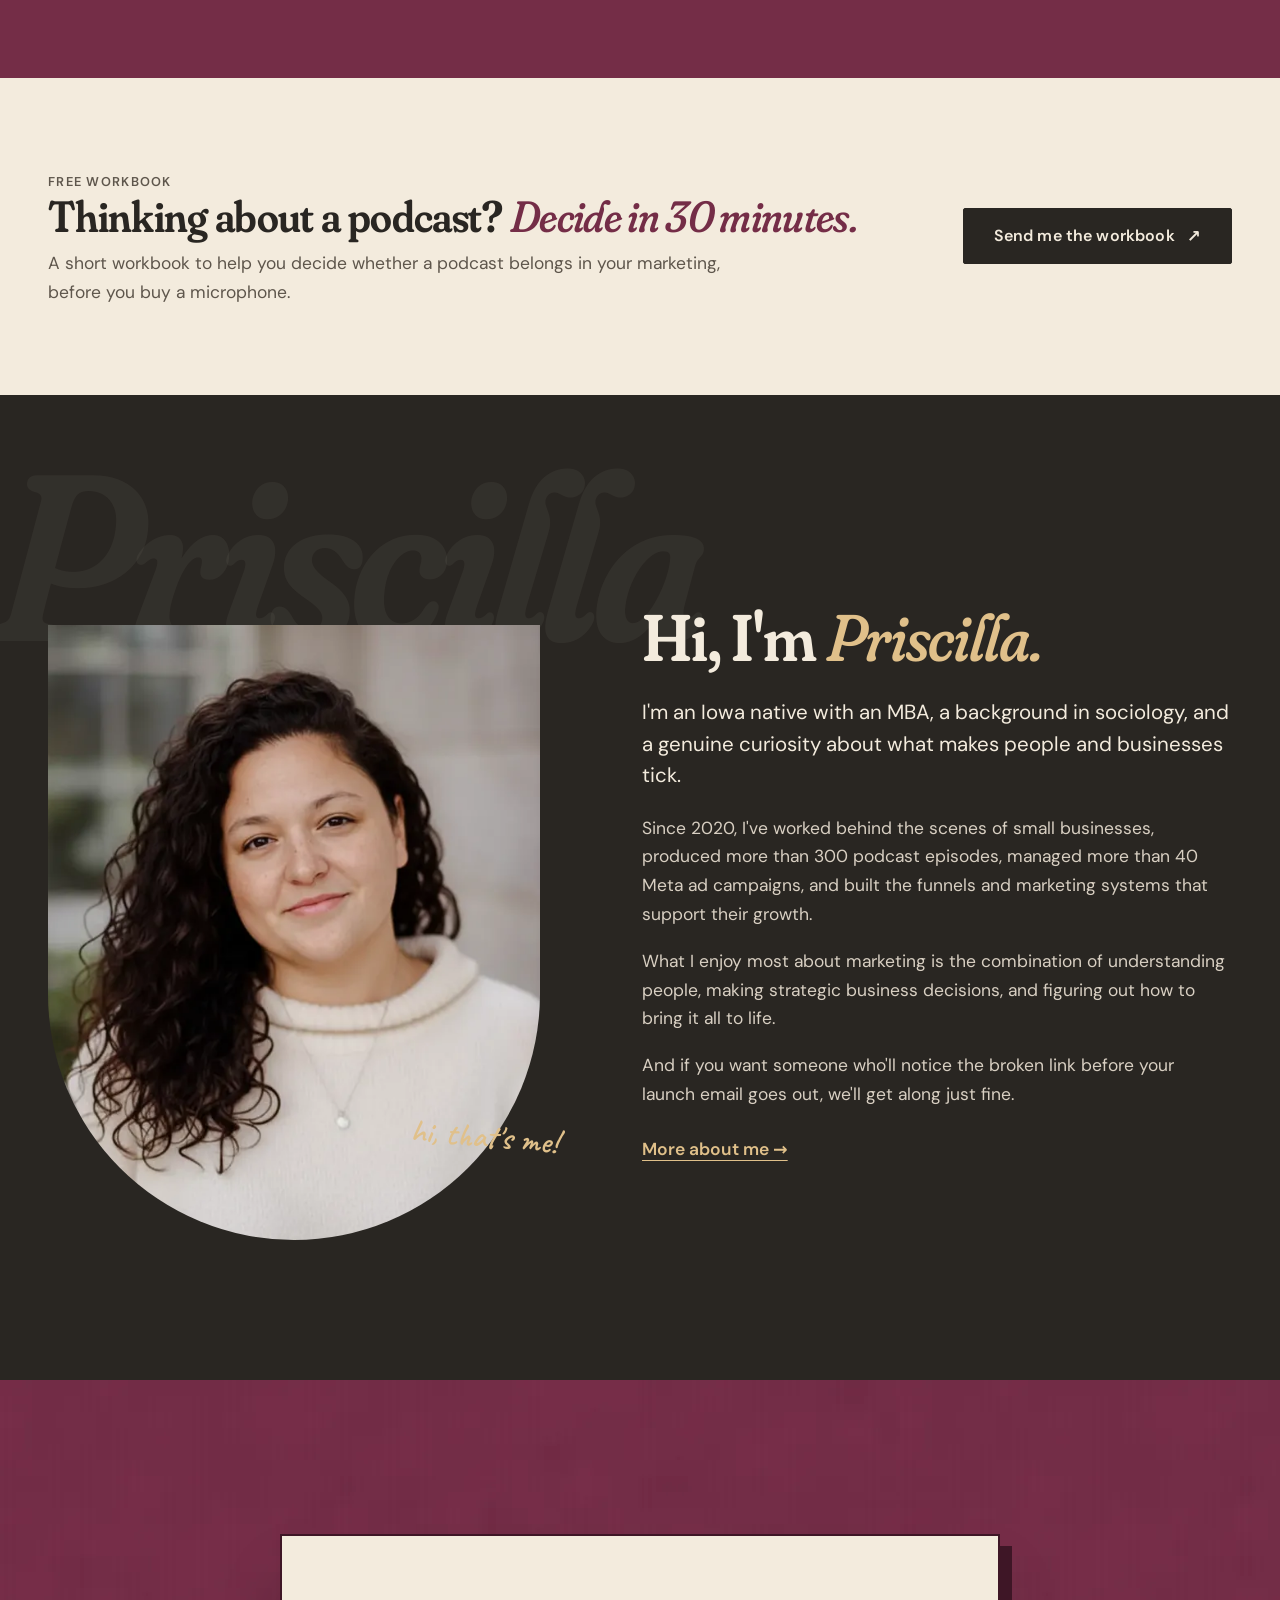
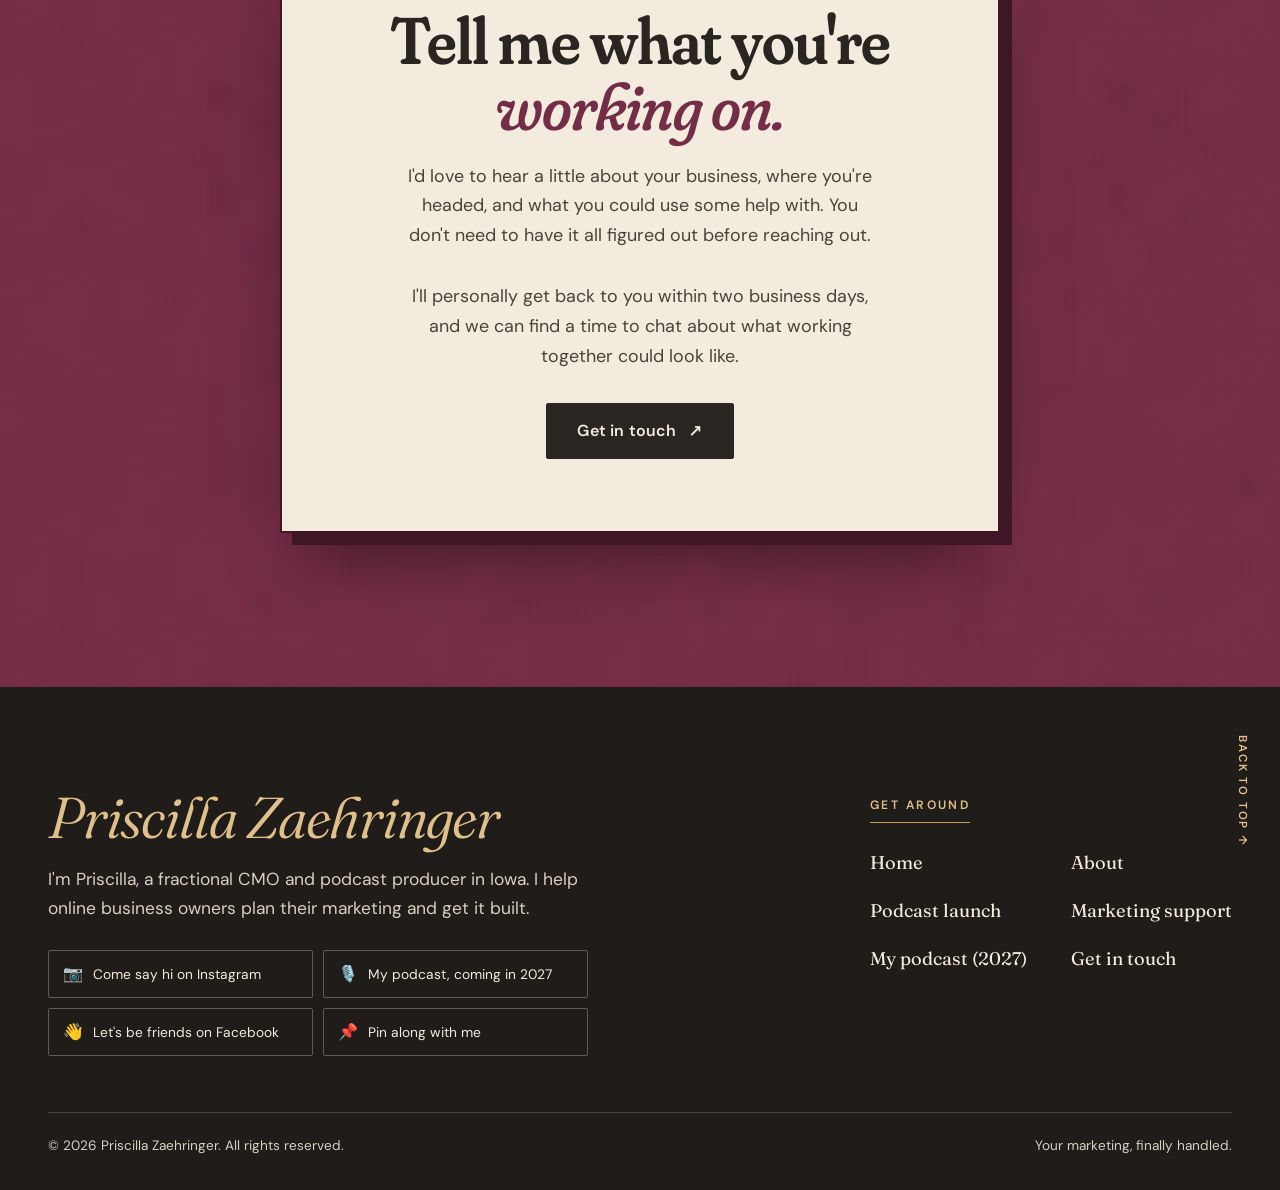
==== commit 41b39244: "Homepage closing: heathered mulberry cashmere texture instead of pine Co-Authored-By: Claude Opus 5." ====
--- a/index.html
+++ b/index.html
@@ -87,15 +87,10 @@
     .about-grid p:not(.tag):not(.lede) { color: var(--muted); }
     @media (max-width: 860px) { .about-grid { grid-template-columns: 1fr; } .portrait { max-width: 340px; } .portrait figcaption { right: -6px; bottom: 6%; } }
 
-    /* closing: '90s cabin knotty pine paneling */
-    .wood-close { position: relative; padding-block: clamp(96px, 12vw, 168px);
-      background-color: #A86C3A;
-      background-image:
-        linear-gradient(180deg, rgba(41,38,34,0.85) 0%, rgba(41,38,34,0) 18%, rgba(31,28,25,0) 85%, rgba(31,28,25,0.6) 100%),
-        url("/assets/img/knotty-pine.webp");
-      background-size: 100% 100%, 1680px auto; background-position: 0 0, center; }
-    .wood-close .paper-card { box-shadow: 12px 12px 0 #2A1A10, 0 40px 70px -30px rgba(0,0,0,0.7); border-color: #2A1A10; }
-    @media (max-width: 600px) { .wood-close .paper-card { box-shadow: 8px 8px 0 #2A1A10; } }
+    /* closing: heathered mulberry "cashmere" */
+    .wood-close { position: relative; padding-block: clamp(96px, 12vw, 168px); background: #742D47 url("/assets/img/cashmere-mulberry.webp") 0 0 / 900px auto; }
+    .wood-close .paper-card { box-shadow: 12px 12px 0 #3E1626, 0 40px 70px -30px rgba(0,0,0,0.6); border-color: #3E1626; }
+    @media (max-width: 600px) { .wood-close .paper-card { box-shadow: 8px 8px 0 #3E1626; } }
   </style>
 </head>
 <body>
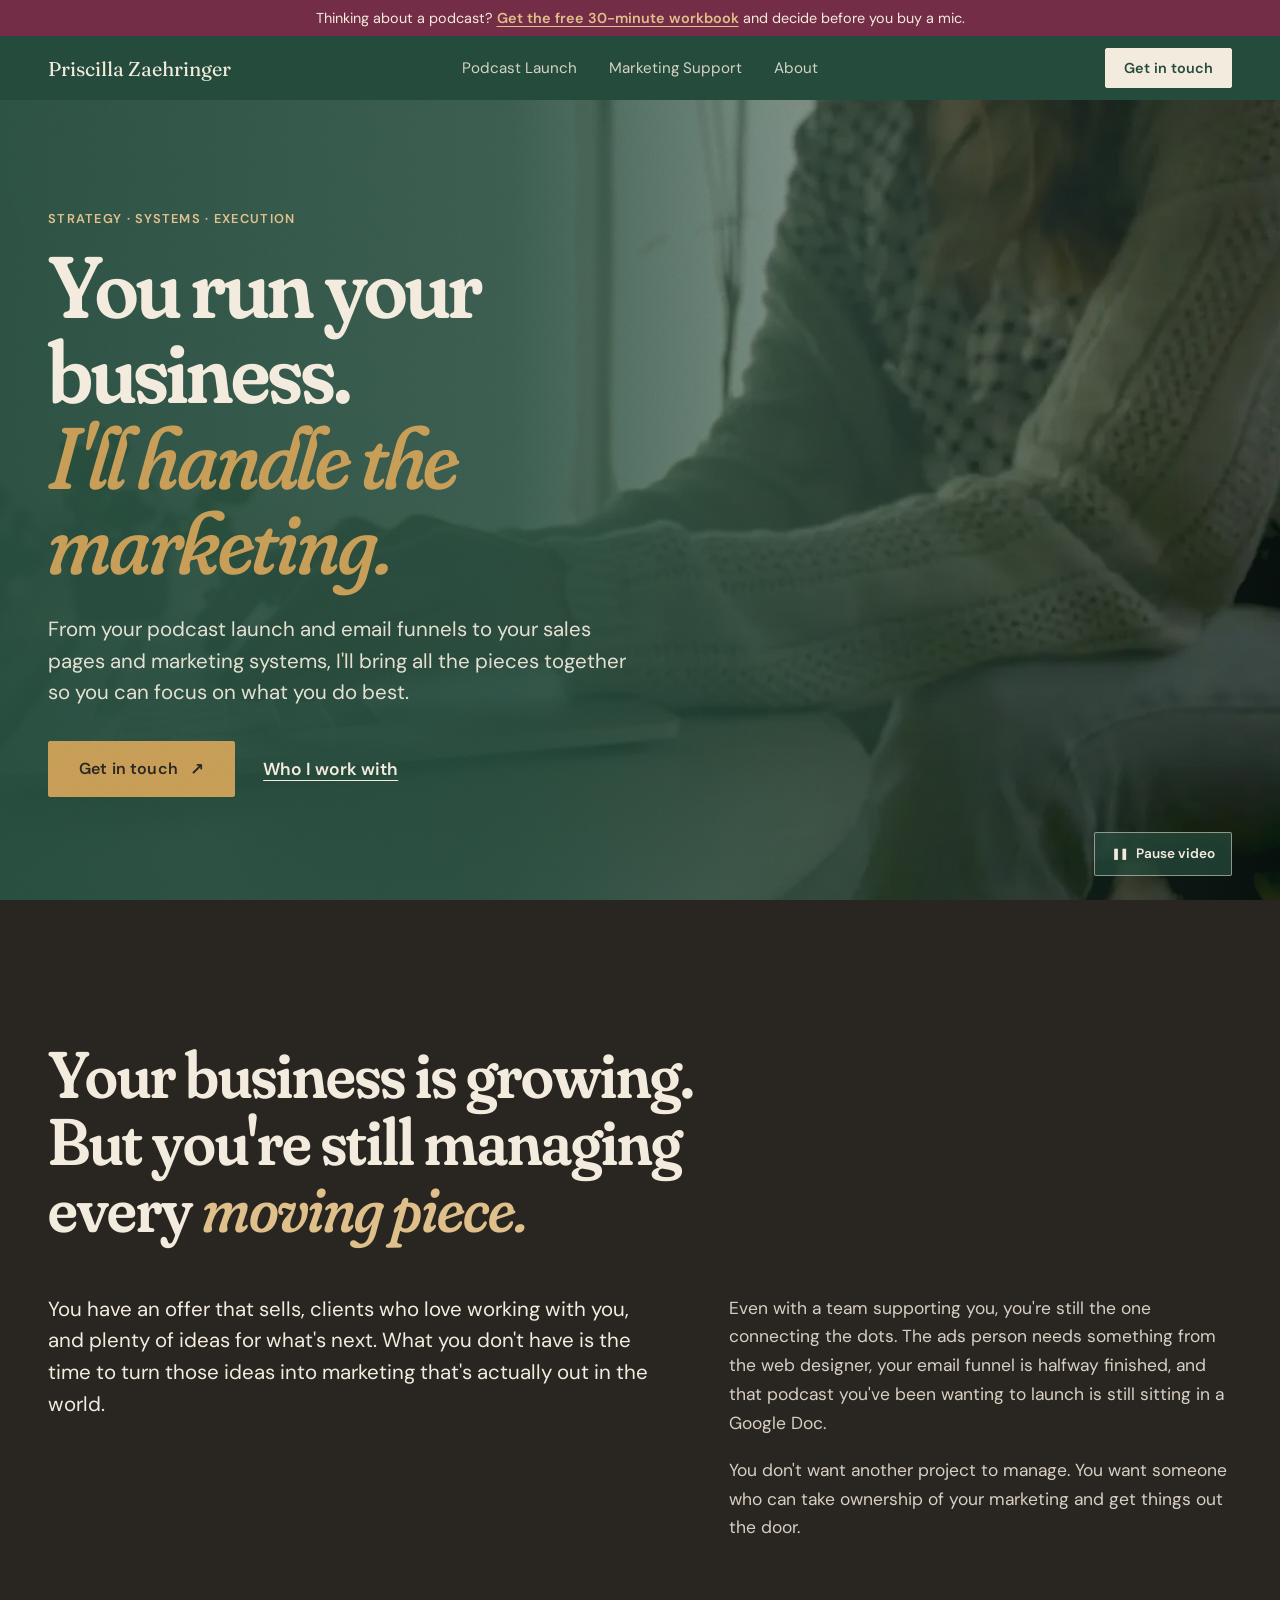
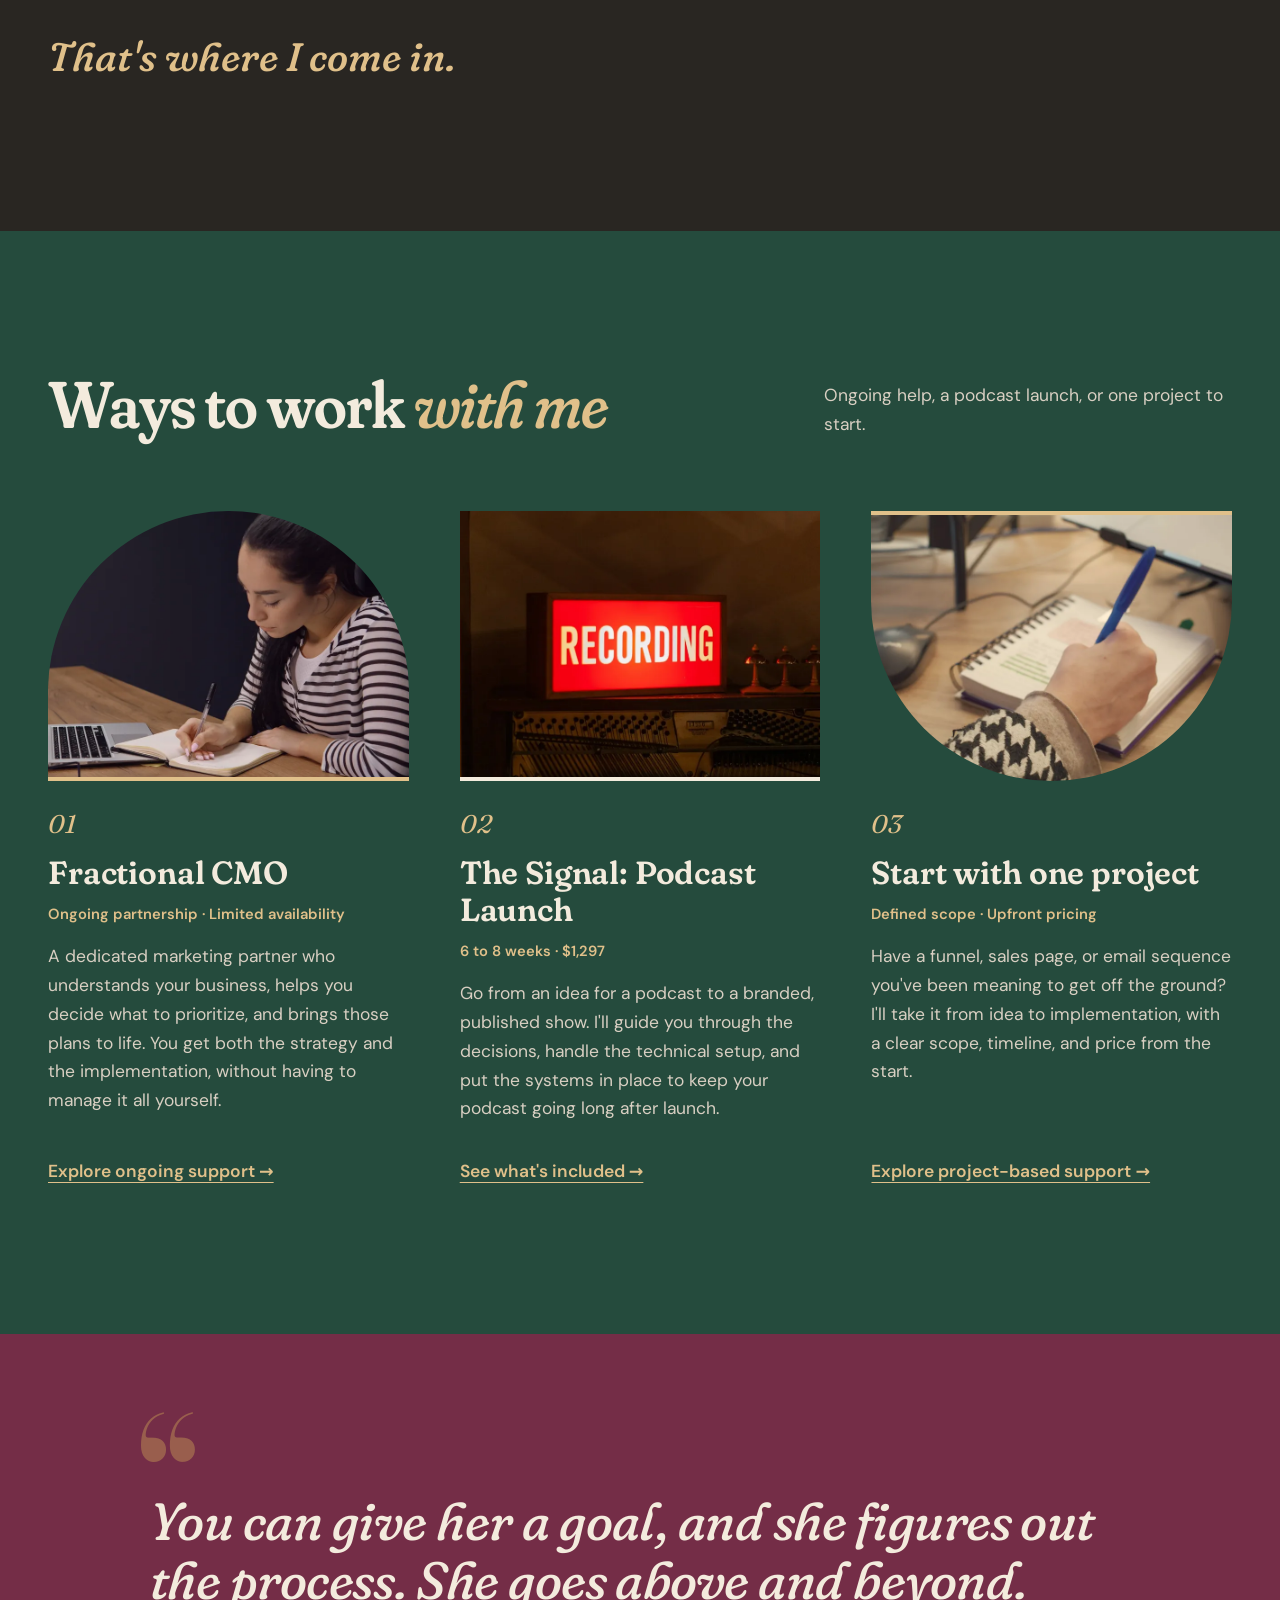
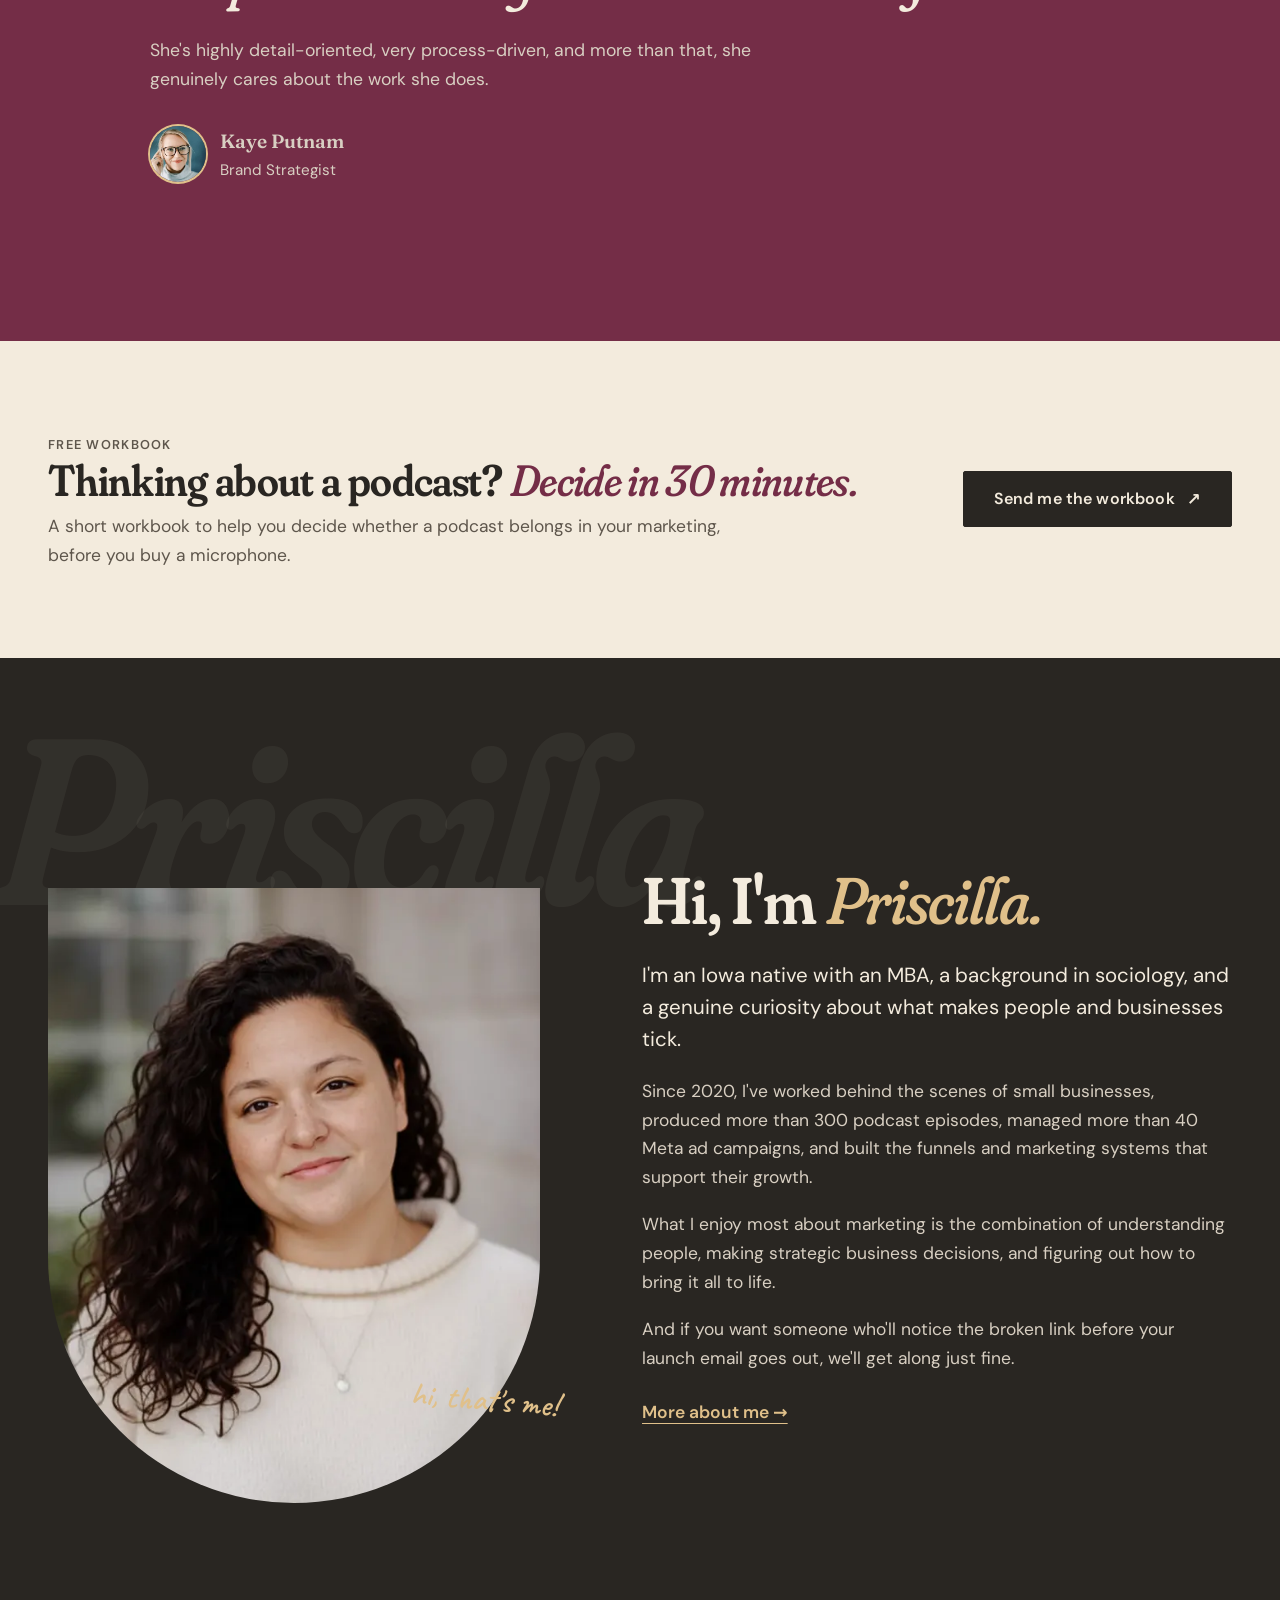
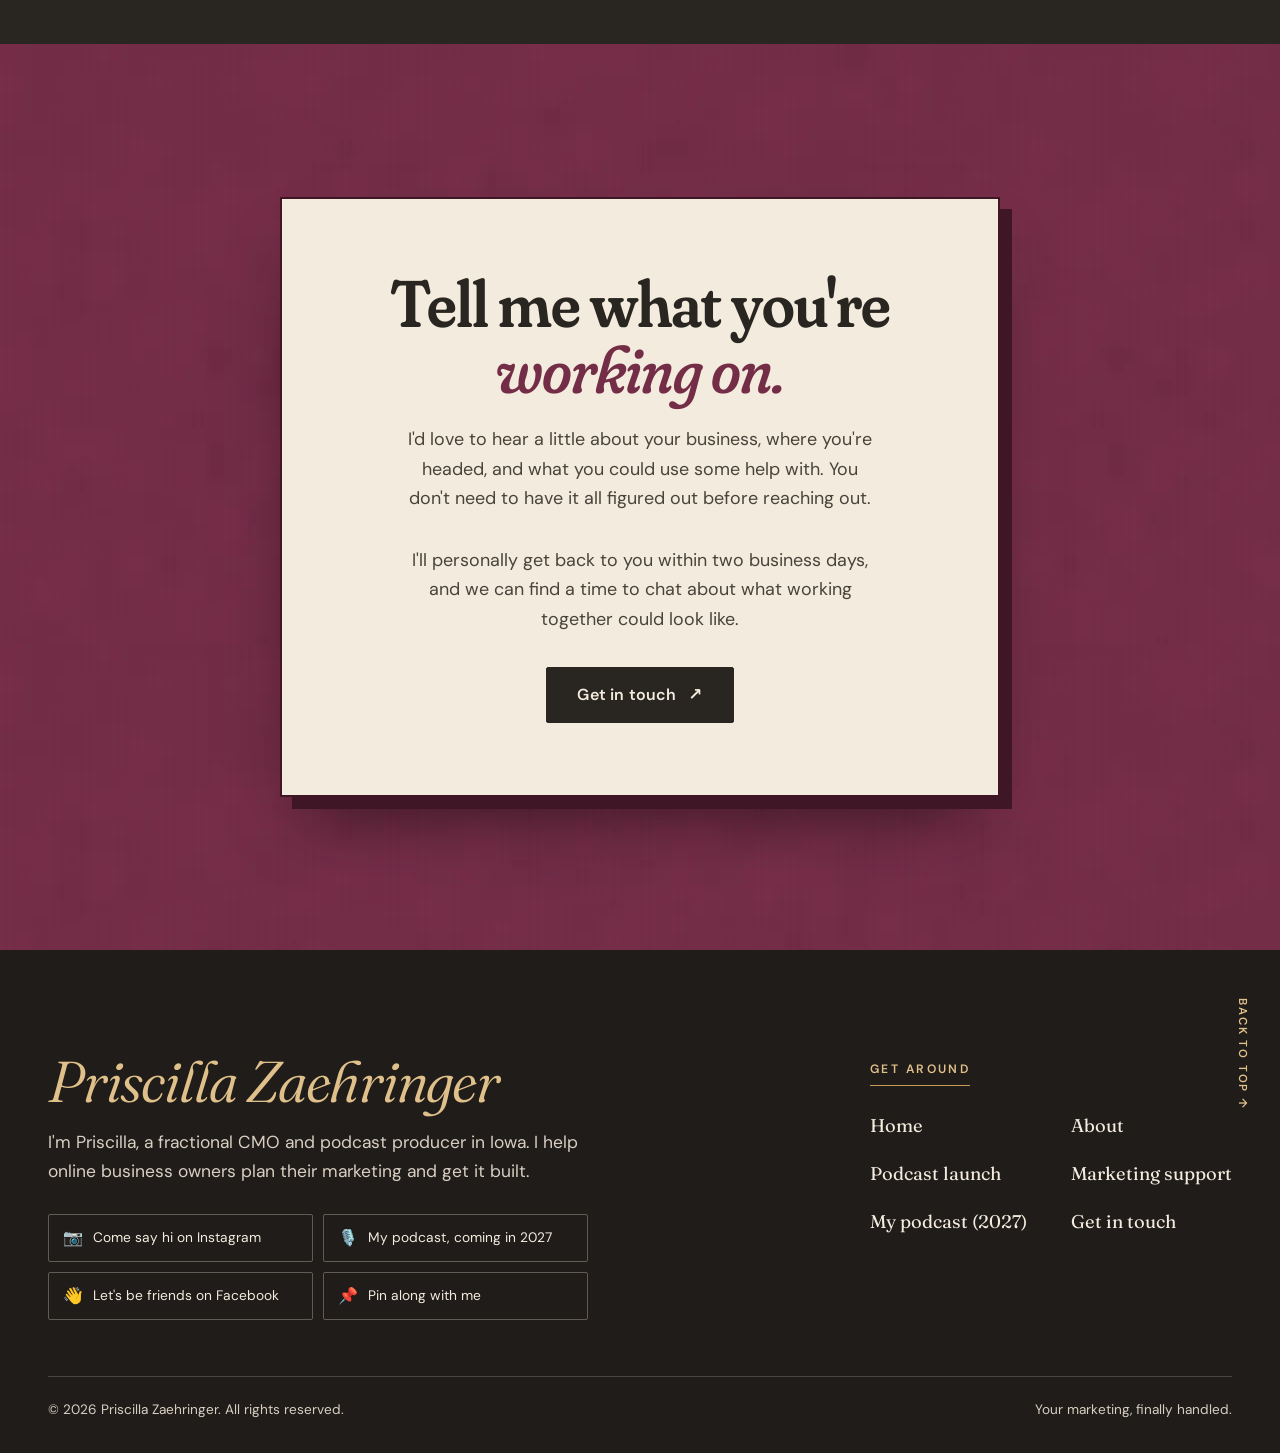
==== commit b9e1cb2a: "Homepage offers: a photo for each way to work together Arched, square and inverted-arch crops: woman" ====
--- a/index.html
+++ b/index.html
@@ -91,6 +91,17 @@
     .wood-close { position: relative; padding-block: clamp(96px, 12vw, 168px); background: #742D47 url("/assets/img/cashmere-mulberry.webp") 0 0 / 900px auto; }
     .wood-close .paper-card { box-shadow: 12px 12px 0 #3E1626, 0 40px 70px -30px rgba(0,0,0,0.6); border-color: #3E1626; }
     @media (max-width: 600px) { .wood-close .paper-card { box-shadow: 8px 8px 0 #3E1626; } }
+
+    .offers li { border-top: 0; padding-top: 0; }
+    .offer-img { margin: 0 0 22px; position: relative; overflow: hidden; }
+    .offer-img img { width: 100%; aspect-ratio: 4 / 3; object-fit: cover; transition: transform 0.6s cubic-bezier(.2,.7,.2,1); }
+    .offers li:hover .offer-img img { transform: scale(1.04); }
+    .offer-img::after { content: ""; position: absolute; left: 0; right: 0; bottom: 0; height: 4px; background: var(--hi); }
+    .offers li.featured .offer-img::after { background: var(--paper); }
+    .offers li:nth-child(1) .offer-img { border-radius: 999px 999px 0 0; }
+    .offers li:nth-child(3) .offer-img { border-radius: 0 0 999px 999px; }
+    .offers li:nth-child(3) .offer-img::after { top: 0; bottom: auto; }
+    @media (prefers-reduced-motion: reduce) { .offer-img img { transition: none; } }
   </style>
 </head>
 <body>
@@ -182,6 +193,7 @@
       </div>
       <ul class="offers reveal">
         <li>
+          <figure class="offer-img"><img src="/assets/img/offer-cmo.webp" width="800" height="600" loading="lazy" decoding="async" alt="A woman at a wooden desk writing a plan in a notebook"></figure>
           <p class="num">01</p>
           <h3>Fractional CMO</h3>
           <p class="meta">Ongoing partnership &middot; Limited availability</p>
@@ -190,6 +202,7 @@
           <a href="/support.html" class="link">Explore ongoing support &#8594;</a>
         </li>
         <li class="featured">
+          <figure class="offer-img"><img src="/assets/img/offer-signal.webp" width="800" height="600" loading="lazy" decoding="async" alt="A glowing red RECORDING sign in a recording studio"></figure>
           <p class="num">02</p>
           <h3>The Signal: Podcast Launch</h3>
           <p class="meta">6 to 8 weeks &middot; $1,297</p>
@@ -198,6 +211,7 @@
           <a href="/podcast.html" class="link">See what's included &#8594;</a>
         </li>
         <li>
+          <figure class="offer-img"><img src="/assets/img/offer-project.webp" width="800" height="600" loading="lazy" decoding="async" alt="A hand writing in a spiral planner with highlighted notes"></figure>
           <p class="num">03</p>
           <h3>Start with one project</h3>
           <p class="meta">Defined scope &middot; Upfront pricing</p>
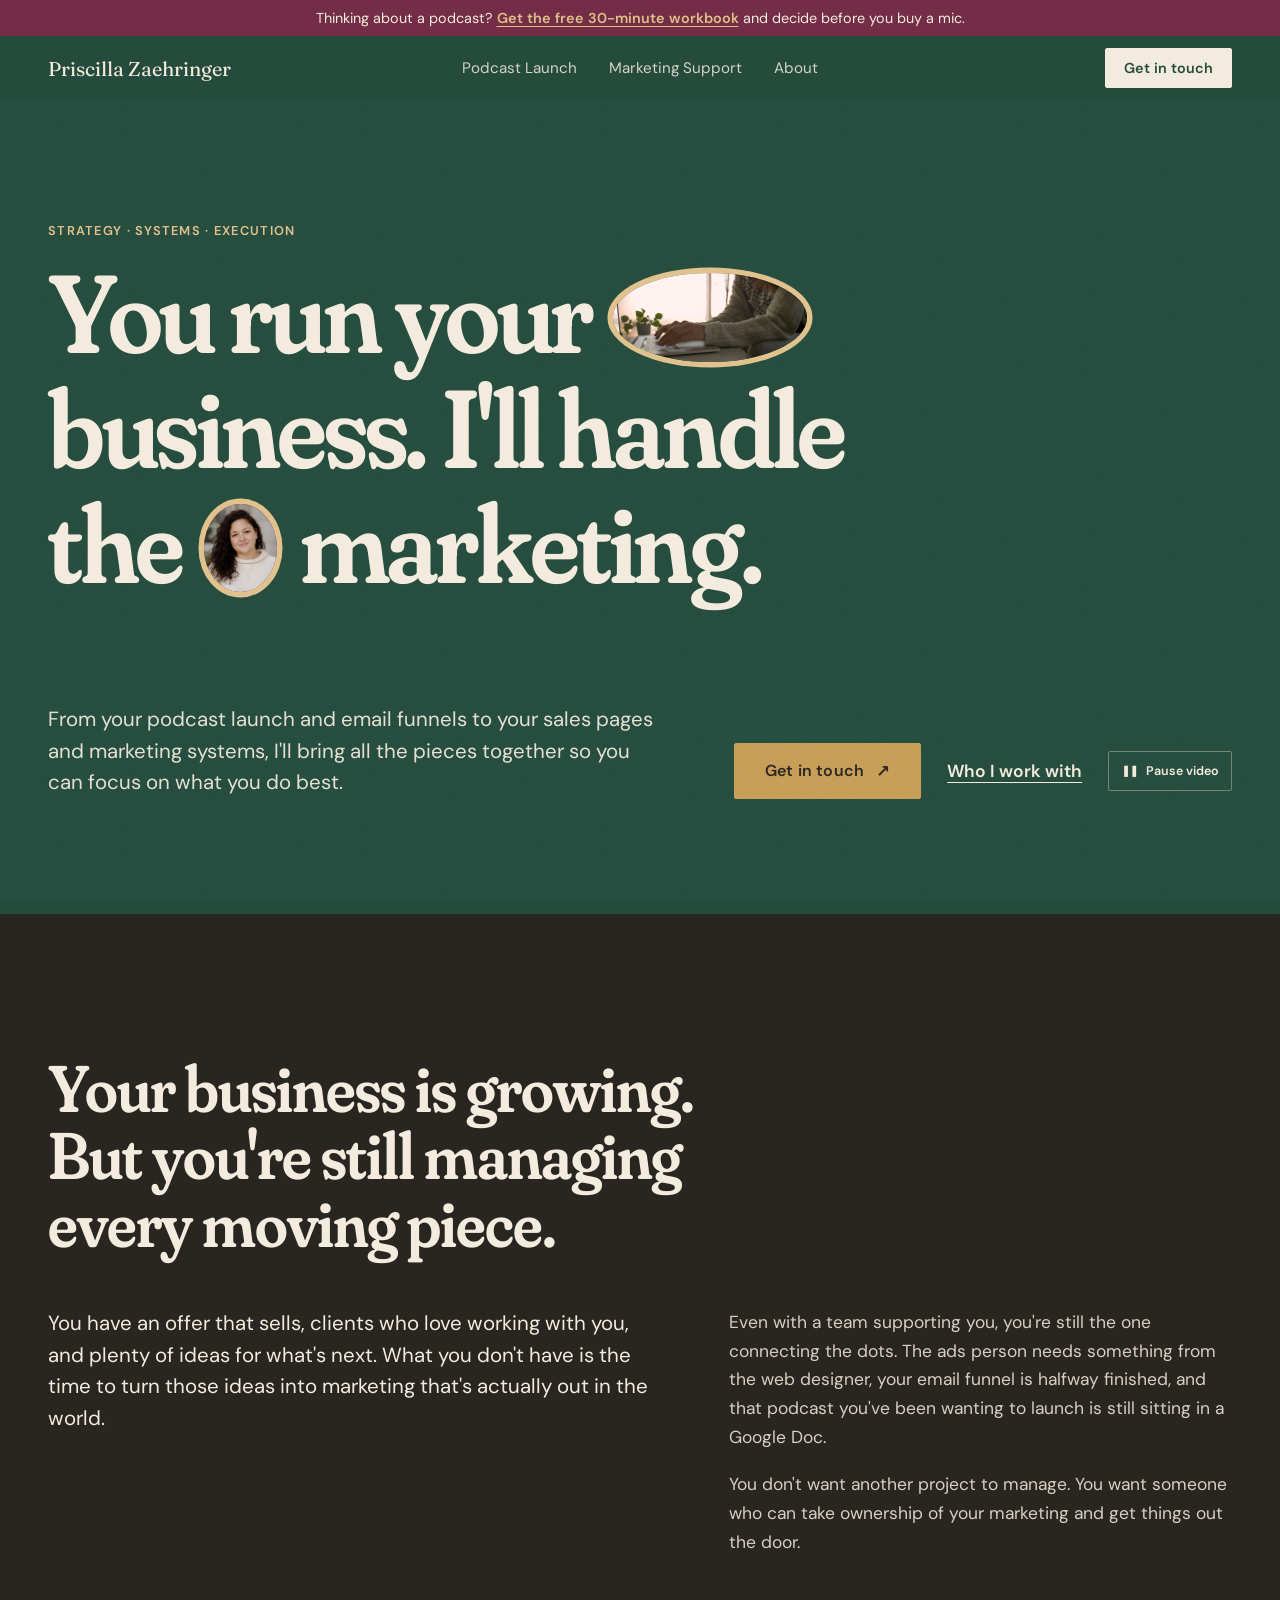
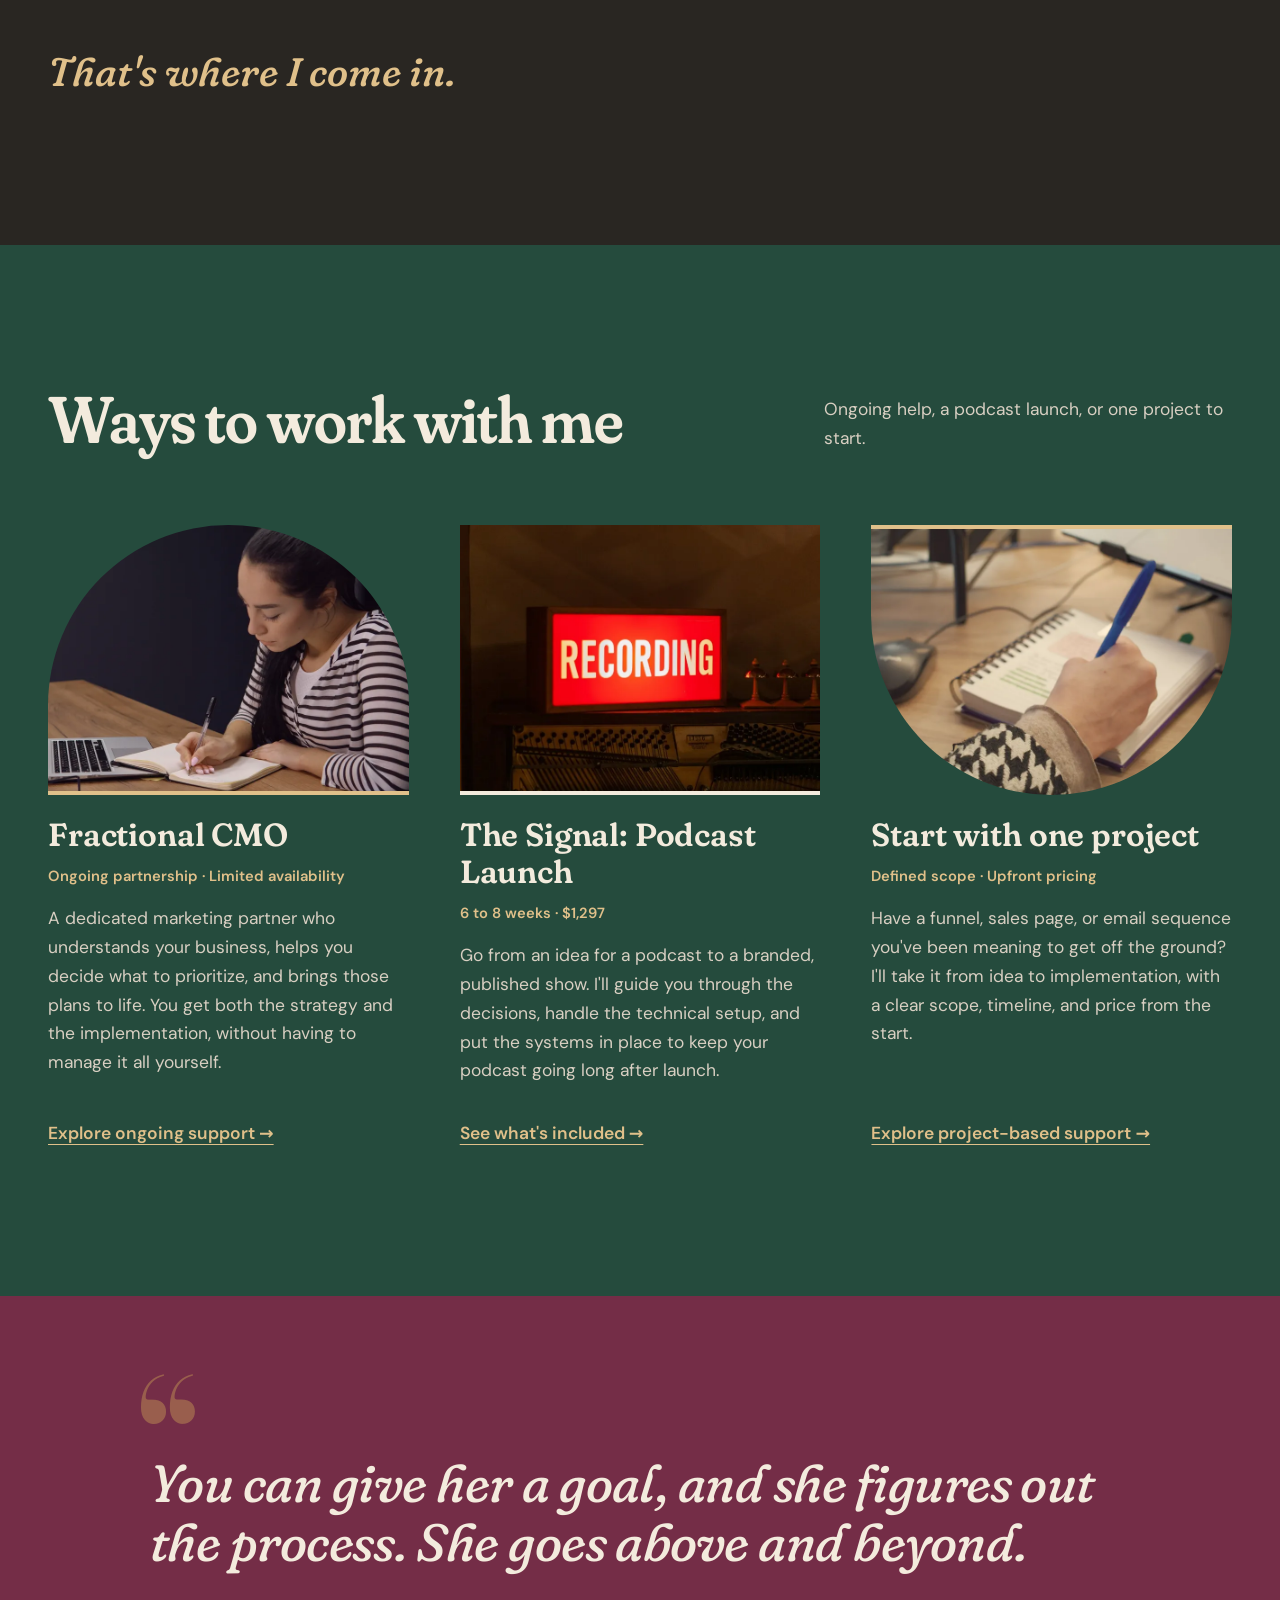
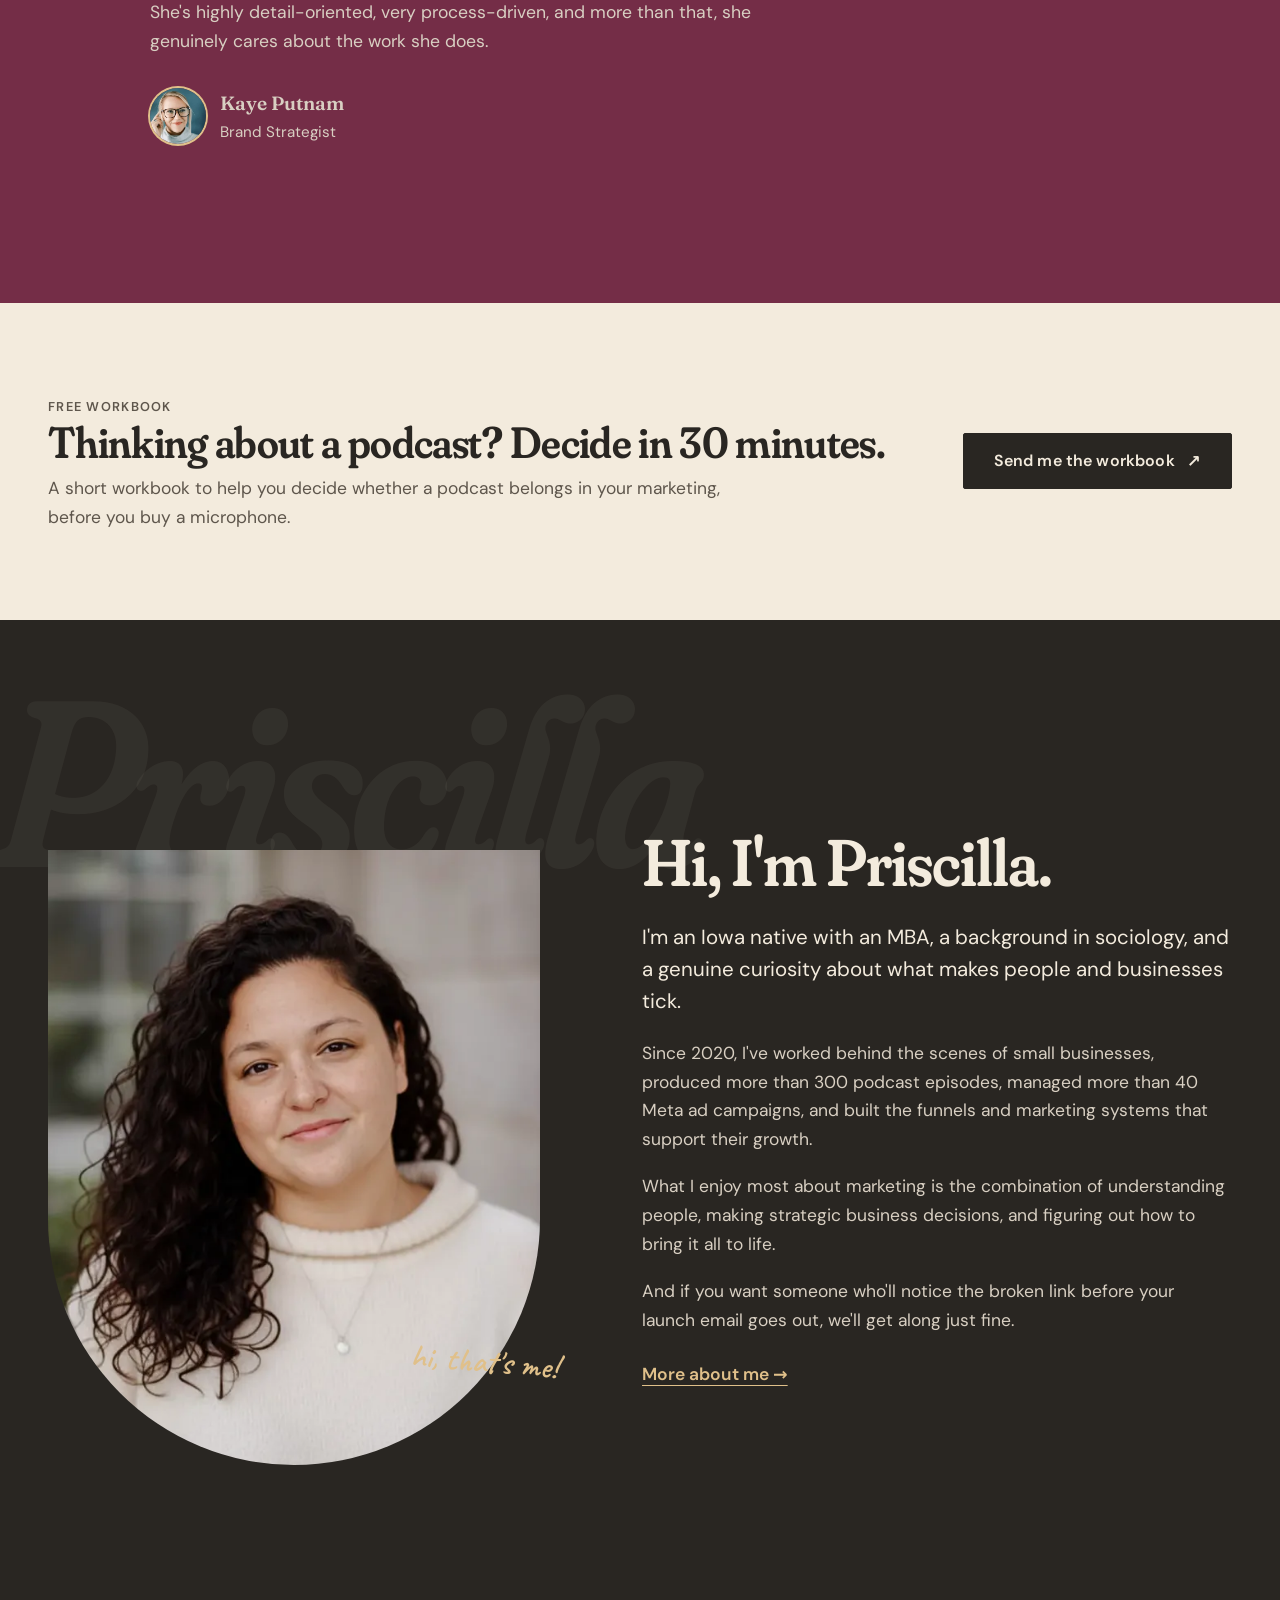
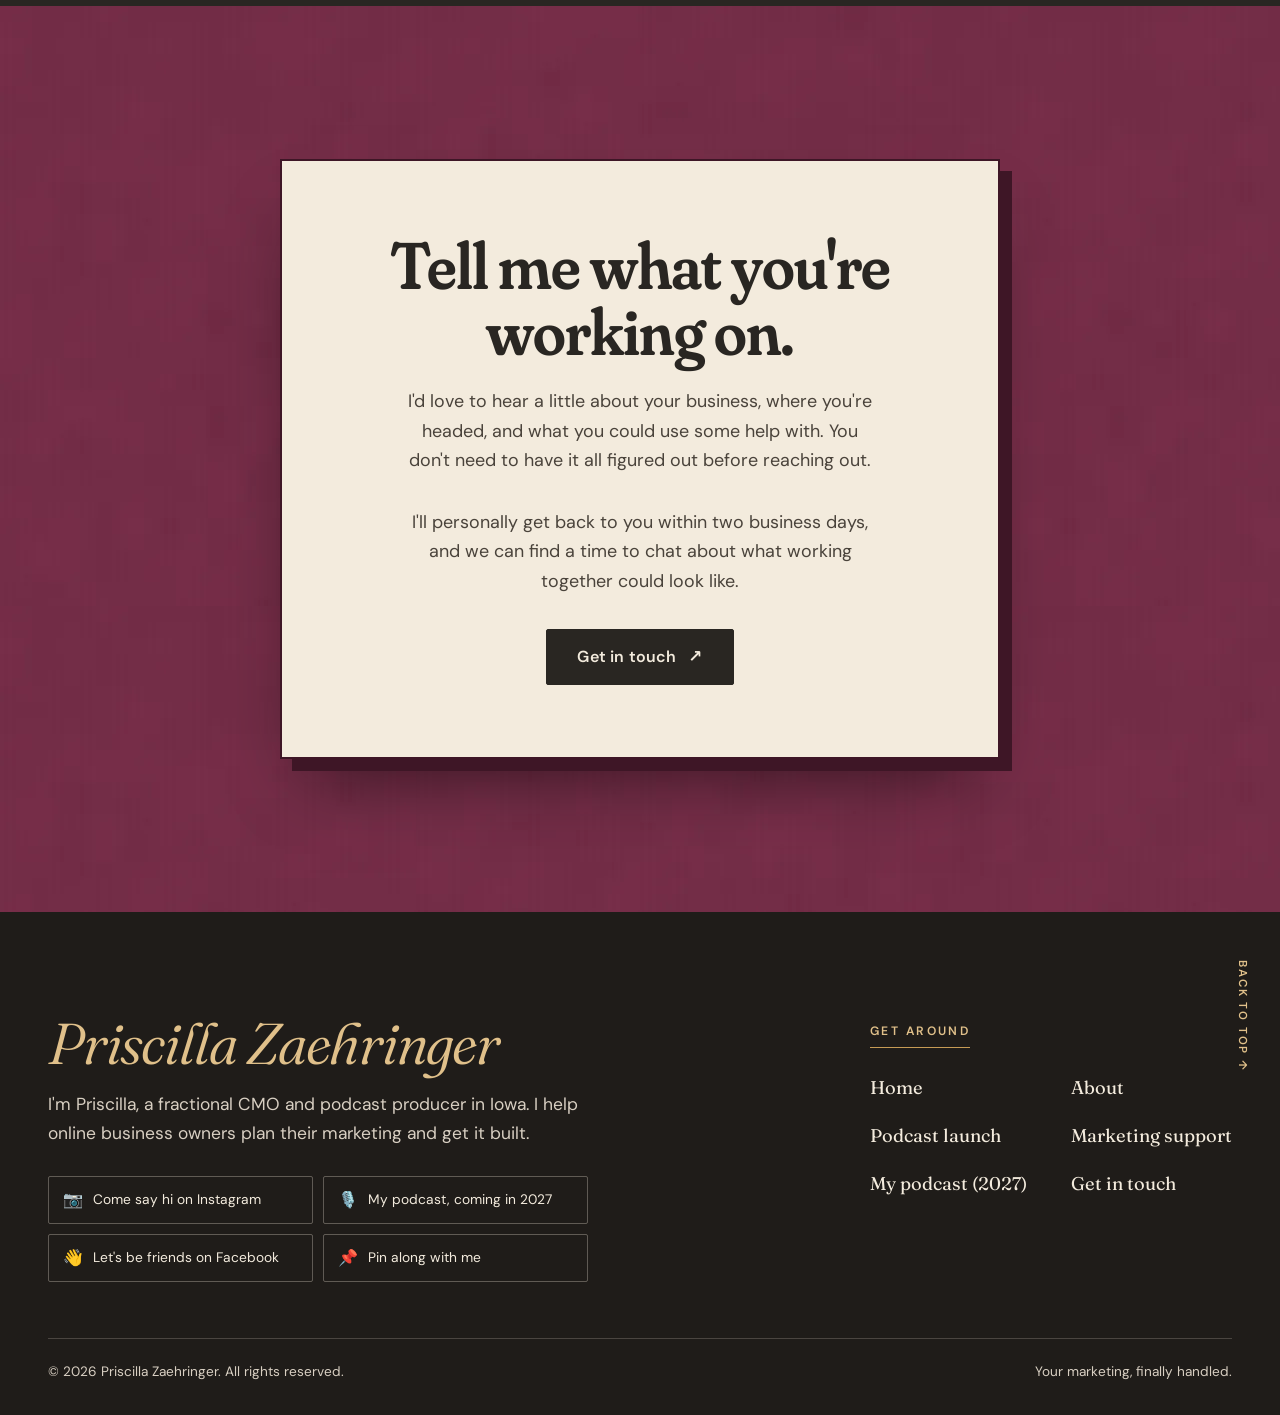
==== commit beb2790e: "Homepage cameo hero; single-colour headings site-wide; drop offer numbers New homepage hero: oversiz" ====
--- a/index.html
+++ b/index.html
@@ -14,25 +14,25 @@
   <link rel="stylesheet" href="/assets/css/signal.css">
   <style>
     /* ================= Homepage (on the shared Signal system) ================= */
-    /* hero */
-    .hero { position: relative; background: var(--forest); color: var(--paper); min-height: min(calc(100svh - var(--stack-h)), 880px);
-      display: flex; align-items: center; padding-block: clamp(56px, 7vw, 104px); }
-    .hero.has-video::before { content: ""; position: absolute; inset: 0; z-index: 1; pointer-events: none;
-      background: linear-gradient(90deg, rgba(37,75,61,0.97) 0%, rgba(37,75,61,0.9) 40%, rgba(37,75,61,0.5) 72%, rgba(37,75,61,0.2) 100%); }
-    .hero .bg-video { object-position: 75% 40%; }
-    .hero .wrap { position: relative; z-index: 2; }
+    /* hero: type-led headline with oval cameo windows inside the sentence */
+    .hero { position: relative; background: var(--forest); color: var(--paper); padding-block: clamp(64px, 9vw, 140px) clamp(72px, 9vw, 128px); overflow: hidden; }
     .hero .tag { color: #E0C08A; }
-    .hero .hero-h1 { max-width: 12ch; }
-    .hero .hero-h1 .h1-a, .hero .hero-h1 em { display: block; }
-    .hero .lede { max-width: 42ch; margin: 28px 0 32px; color: rgba(243,235,221,0.92); }
-    .hero-cta { display: flex; align-items: center; flex-wrap: wrap; gap: 14px 28px; }
+    .cameo-h1 { margin: 0; font-family: var(--serif); font-weight: 600; font-size: clamp(2.9rem, 1rem + 7.4vw, 8.4rem); line-height: 1.04;
+      letter-spacing: -0.03em; font-variation-settings: 'SOFT' 100, 'WONK' 1, 'opsz' 144; max-width: 15ch; }
+    .cameo { position: relative; display: inline-block; vertical-align: -0.08em; height: 0.8em; overflow: hidden; border-radius: 50%;
+      box-shadow: 0 0 0 0.05em #E0C08A; margin: 0 0.06em; }
+    .cameo-video { width: 1.75em; }
+    .cameo-video .bg-video { position: absolute; inset: 0; width: 100%; height: 100%; object-fit: cover; object-position: 60% 45%; }
+    .cameo-face { width: 0.66em; background: var(--mulberry); }
+    .cameo-face img { width: 100%; height: 100%; object-fit: cover; object-position: 50% 22%; }
+    .hero-foot { display: grid; grid-template-columns: minmax(0, 1fr) auto; gap: 24px clamp(32px, 6vw, 96px); align-items: end;
+      margin-top: clamp(40px, 5vw, 72px); padding-top: clamp(28px, 3vw, 40px); }
+    .hero .lede { max-width: 44ch; margin: 0; color: rgba(243,235,221,0.92); }
+    .hero-cta { display: flex; align-items: center; flex-wrap: wrap; gap: 14px 26px; }
     .hero-cta .link { color: var(--paper); }
-    @media (max-width: 900px) {
-      .hero { min-height: 0; flex-direction: column; align-items: stretch; padding-bottom: 0; }
-      .hero.has-video::before { background: linear-gradient(180deg, var(--forest) 0%, var(--forest) calc(100% - 62vw - 60px), rgba(37,75,61,0) calc(100% - 62vw + 40px)); }
-      .hero .bg-video { position: relative; order: 2; height: 62vw; max-height: 420px; margin-top: 40px; }
-      .hero .hero-h1 { font-size: clamp(2.7rem, 11vw, 4rem); }
-    }
+    .hero .video-toggle { position: static; min-height: 40px; padding: 0 12px; font-size: 0.78rem; background: transparent; border-color: rgba(243,235,221,0.35); }
+    @media (max-width: 900px) { .hero-foot { grid-template-columns: 1fr; } }
+    @media (prefers-reduced-motion: reduce) { .cameo-video .bg-video { display: block; } }
 
     /* who */
     .who h2 { max-width: 18ch; }
@@ -143,23 +143,29 @@
   <main id="main" tabindex="-1">
 
   <!-- ===================== HERO ===================== -->
-  <section class="hero on-dark has-video" id="top">
-    <!-- Background clip: Mixkit "Woman working on a laptop" (free license, mixkit.co/license). -->
-    <video class="bg-video" autoplay muted loop playsinline preload="metadata"
-           poster="/assets/video/workspace-poster.webp" aria-hidden="true">
-      <source src="/assets/video/workspace.mp4" type="video/mp4">
-    </video>
-    <button type="button" class="video-toggle" aria-pressed="false">
-      <span class="vt-icon" aria-hidden="true">&#10074;&#10074;</span><span class="vt-label">Pause video</span>
-    </button>
+  <section class="hero" id="top" aria-labelledby="hero-h">
     <div class="wrap">
       <p class="tag">Strategy &middot; Systems &middot; Execution</p>
-      <h1 class="hero-h1"><span class="h1-a">You run your business.</span> <em>I'll handle the marketing.</em></h1>
-      <p class="lede">From your podcast launch and email funnels to your sales pages and marketing systems, I'll bring all
-        the pieces together so you can focus on what you do best.</p>
-      <div class="hero-cta">
-        <button type="button" class="btn btn-gold" data-open-inquiry>Get in touch <span class="arr" aria-hidden="true">&#8599;</span></button>
-        <a href="#who" class="link">Who I work with</a>
+      <h1 class="cameo-h1" id="hero-h">You run your
+        <span class="cameo cameo-video has-video" aria-hidden="true">
+          <!-- Clip: Mixkit "Woman working on a laptop" (free license, mixkit.co/license). -->
+          <video class="bg-video" autoplay muted loop playsinline preload="metadata" poster="/assets/video/workspace-poster.webp">
+            <source src="/assets/video/workspace.mp4" type="video/mp4">
+          </video>
+        </span>
+        business. I'll handle <span class="nw">the
+        <span class="cameo cameo-face" aria-hidden="true"><img src="/assets/img/about-headshot-600.webp" width="600" height="900" alt="" fetchpriority="high"></span>
+        marketing.</span></h1>
+      <div class="hero-foot">
+        <p class="lede">From your podcast launch and email funnels to your sales pages and marketing systems, I'll bring all
+          the pieces together so you can focus on what you do best.</p>
+        <div class="hero-cta">
+          <button type="button" class="btn btn-gold" data-open-inquiry>Get in touch <span class="arr" aria-hidden="true">&#8599;</span></button>
+          <a href="#who" class="link">Who I work with</a>
+          <button type="button" class="video-toggle" aria-pressed="false">
+            <span class="vt-icon" aria-hidden="true">&#10074;&#10074;</span><span class="vt-label">Pause video</span>
+          </button>
+        </div>
       </div>
     </div>
   </section>
@@ -167,7 +173,7 @@
   <!-- ===================== WHO I WORK WITH ===================== -->
   <section class="sec who dk bg-ink" id="who" aria-labelledby="who-h">
     <div class="wrap">
-      <h2 id="who-h" class="reveal">Your business is growing. But you're still managing every <em>moving piece.</em></h2>
+      <h2 id="who-h" class="reveal">Your business is growing. But you're still managing every moving piece.</h2>
       <div class="who-cols reveal">
         <p class="lede">You have an offer that sells, clients who love working with you, and plenty of ideas for what's next.
           What you don't have is the time to turn those ideas into marketing that's actually out in the world.</p>
@@ -188,13 +194,12 @@
   <section class="sec dk bg-forest" id="offer" aria-labelledby="offer-h">
     <div class="wrap">
       <div class="offer-head reveal">
-        <h2 id="offer-h">Ways to work <em>with me</em></h2>
+        <h2 id="offer-h">Ways to work with me</h2>
         <p>Ongoing help, a podcast launch, or one project to start.</p>
       </div>
       <ul class="offers reveal">
         <li>
           <figure class="offer-img"><img src="/assets/img/offer-cmo.webp" width="800" height="600" loading="lazy" decoding="async" alt="A woman at a wooden desk writing a plan in a notebook"></figure>
-          <p class="num">01</p>
           <h3>Fractional CMO</h3>
           <p class="meta">Ongoing partnership &middot; Limited availability</p>
           <p>A dedicated marketing partner who understands your business, helps you decide what to prioritize, and brings
@@ -203,7 +208,6 @@
         </li>
         <li class="featured">
           <figure class="offer-img"><img src="/assets/img/offer-signal.webp" width="800" height="600" loading="lazy" decoding="async" alt="A glowing red RECORDING sign in a recording studio"></figure>
-          <p class="num">02</p>
           <h3>The Signal: Podcast Launch</h3>
           <p class="meta">6 to 8 weeks &middot; $1,297</p>
           <p>Go from an idea for a podcast to a branded, published show. I'll guide you through the decisions, handle the
@@ -212,7 +216,6 @@
         </li>
         <li>
           <figure class="offer-img"><img src="/assets/img/offer-project.webp" width="800" height="600" loading="lazy" decoding="async" alt="A hand writing in a spiral planner with highlighted notes"></figure>
-          <p class="num">03</p>
           <h3>Start with one project</h3>
           <p class="meta">Defined scope &middot; Upfront pricing</p>
           <p>Have a funnel, sales page, or email sequence you've been meaning to get off the ground? I'll take it from idea to
@@ -246,7 +249,7 @@
     <div class="wrap bonus-grid">
       <div>
         <p class="tag">Free workbook</p>
-        <h2 id="wb-h">Thinking about a podcast? <em>Decide in 30 minutes.</em></h2>
+        <h2 id="wb-h">Thinking about a podcast? Decide in 30 minutes.</h2>
         <p>A short workbook to help you decide whether a podcast belongs in your marketing, before you buy a microphone.</p>
       </div>
       <a href="#" class="btn" data-kit-optin>Send me the workbook <span class="arr" aria-hidden="true">&#8599;</span></a>
@@ -263,7 +266,7 @@
         <figcaption class="hand" aria-hidden="true">hi, that's me!</figcaption>
       </figure>
       <div class="reveal">
-        <h2 id="about-h">Hi, I'm <em>Priscilla.</em></h2>
+        <h2 id="about-h">Hi, I'm Priscilla.</h2>
         <p class="lede">I'm an Iowa native with an MBA, a background in sociology, and a genuine curiosity about what makes
           people and businesses tick.</p>
         <p>Since 2020, I've worked behind the scenes of small businesses, produced more than 300 podcast episodes, managed
@@ -280,7 +283,7 @@
   <section class="wood-close" id="book" aria-labelledby="book-h">
     <div class="wrap">
       <div class="paper-card reveal">
-        <h2 id="book-h">Tell me what you're <em>working on.</em></h2>
+        <h2 id="book-h">Tell me what you're working on.</h2>
         <p>I'd love to hear a little about your business, where you're headed, and what you could use some help with. You
           don't need to have it all figured out before reaching out.</p>
         <p>I'll personally get back to you within two business days, and we can find a time to chat about what working
@@ -544,7 +547,7 @@
   </script>
 <script>
     // Background video: pause/play control (WCAG 2.2.2) and respect reduced motion.
-    document.querySelectorAll('.has-video').forEach(sec => {
+    document.querySelectorAll('.hero, .has-video:not(.cameo)').forEach(sec => {
       const v = sec.querySelector('.bg-video'), b = sec.querySelector('.video-toggle');
       if (!v || !b) return;
       const set = (paused) => {
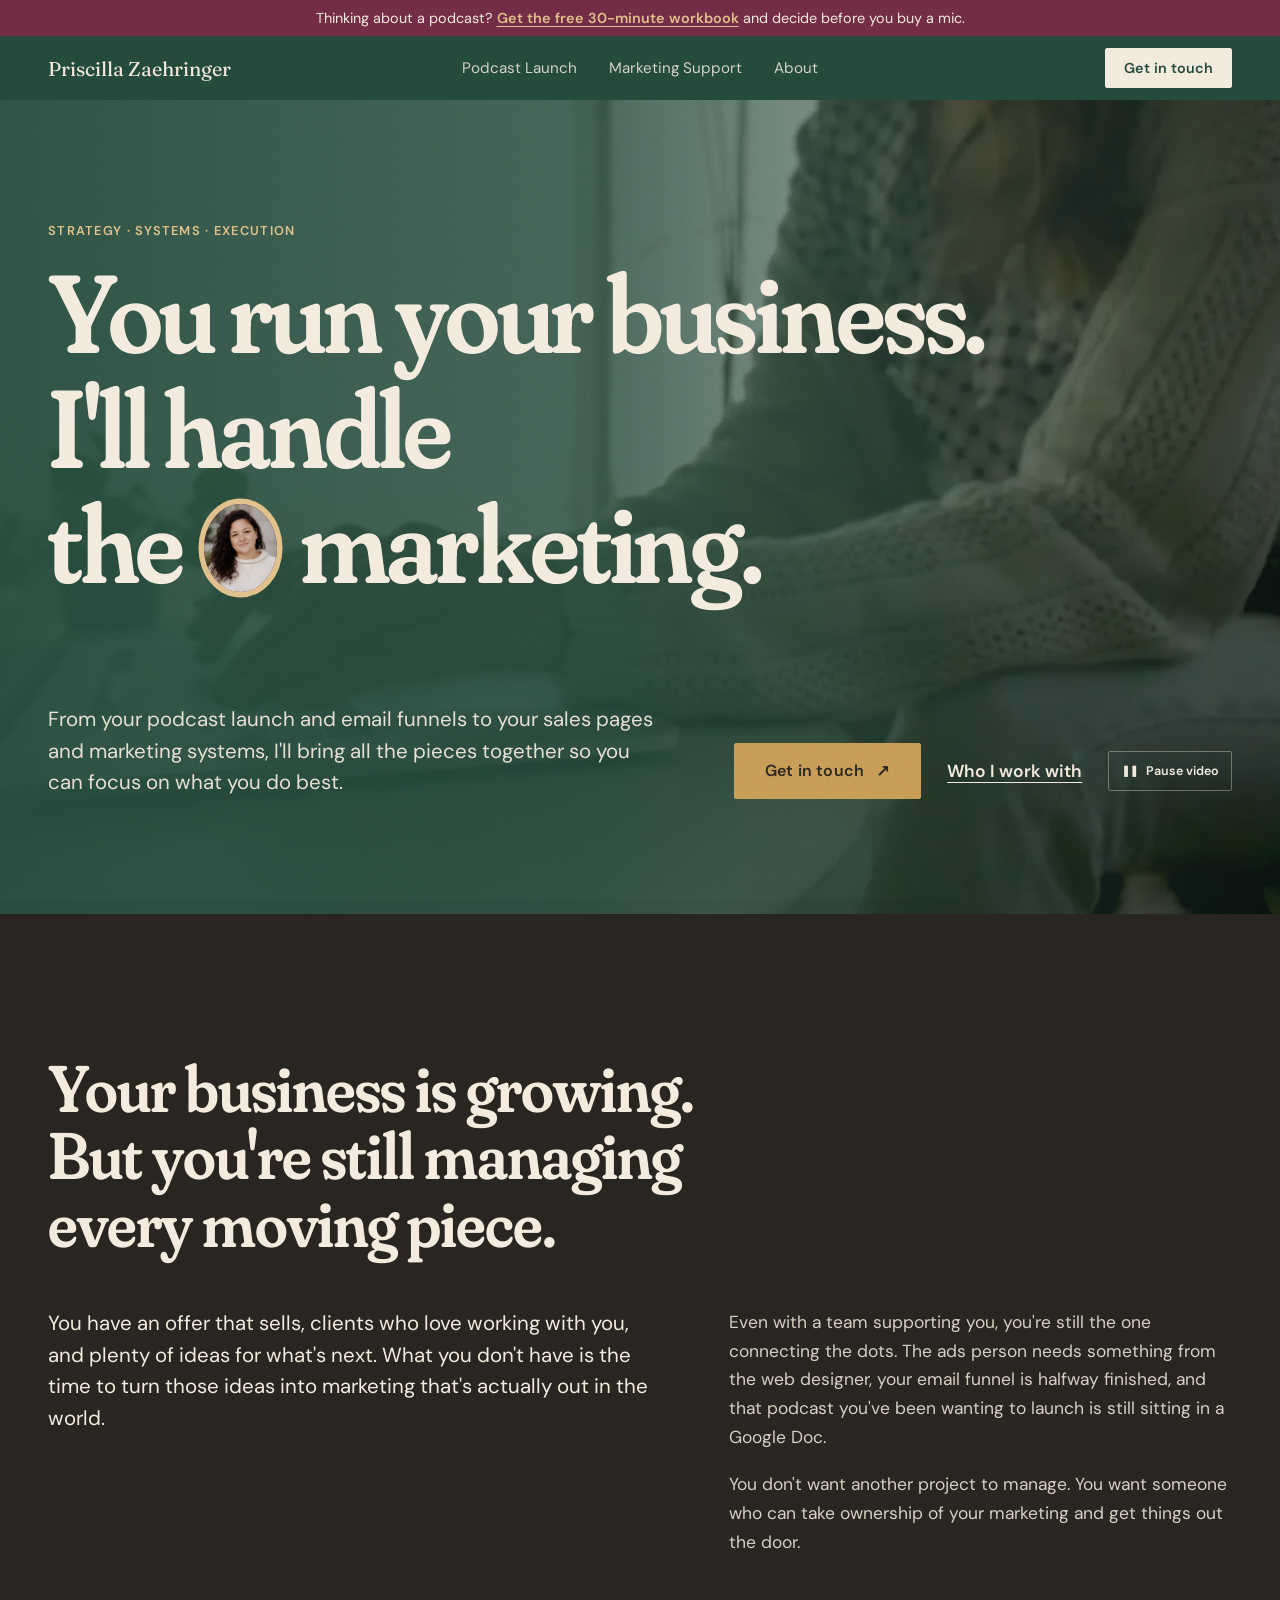
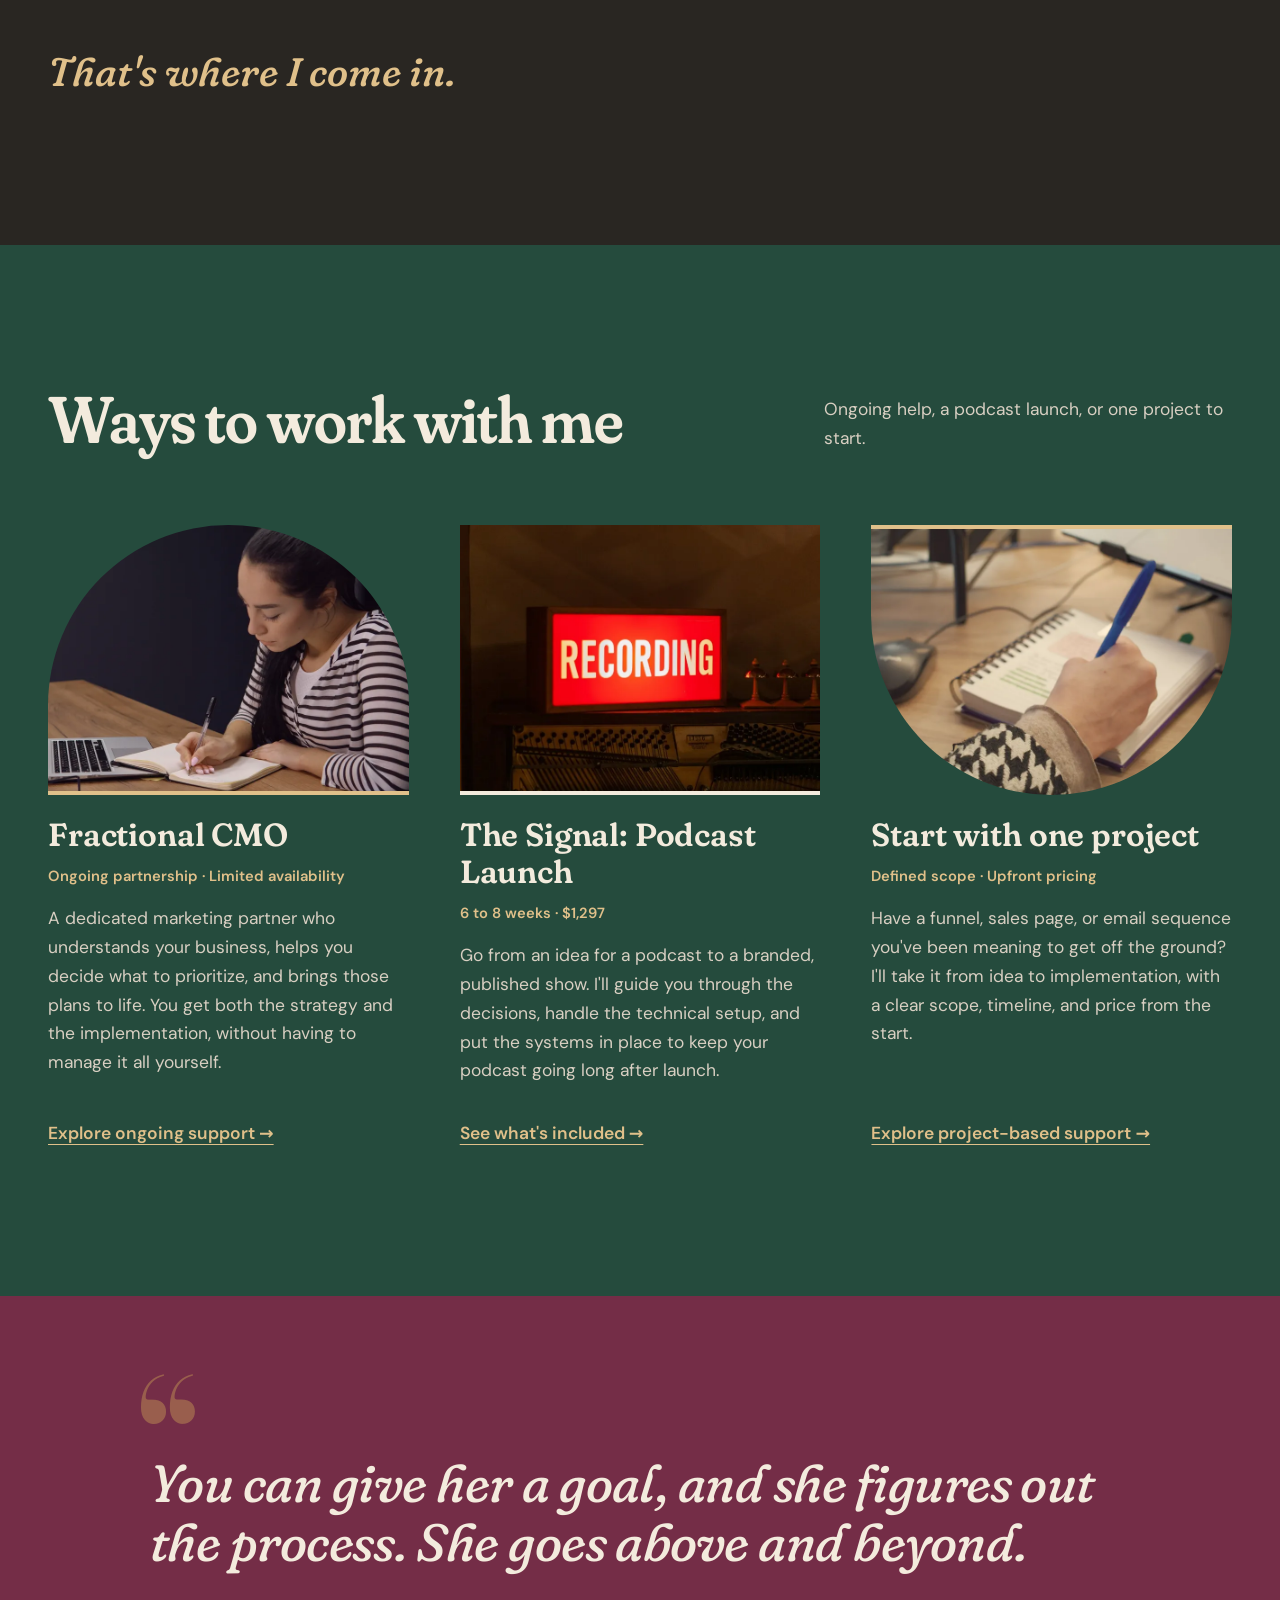
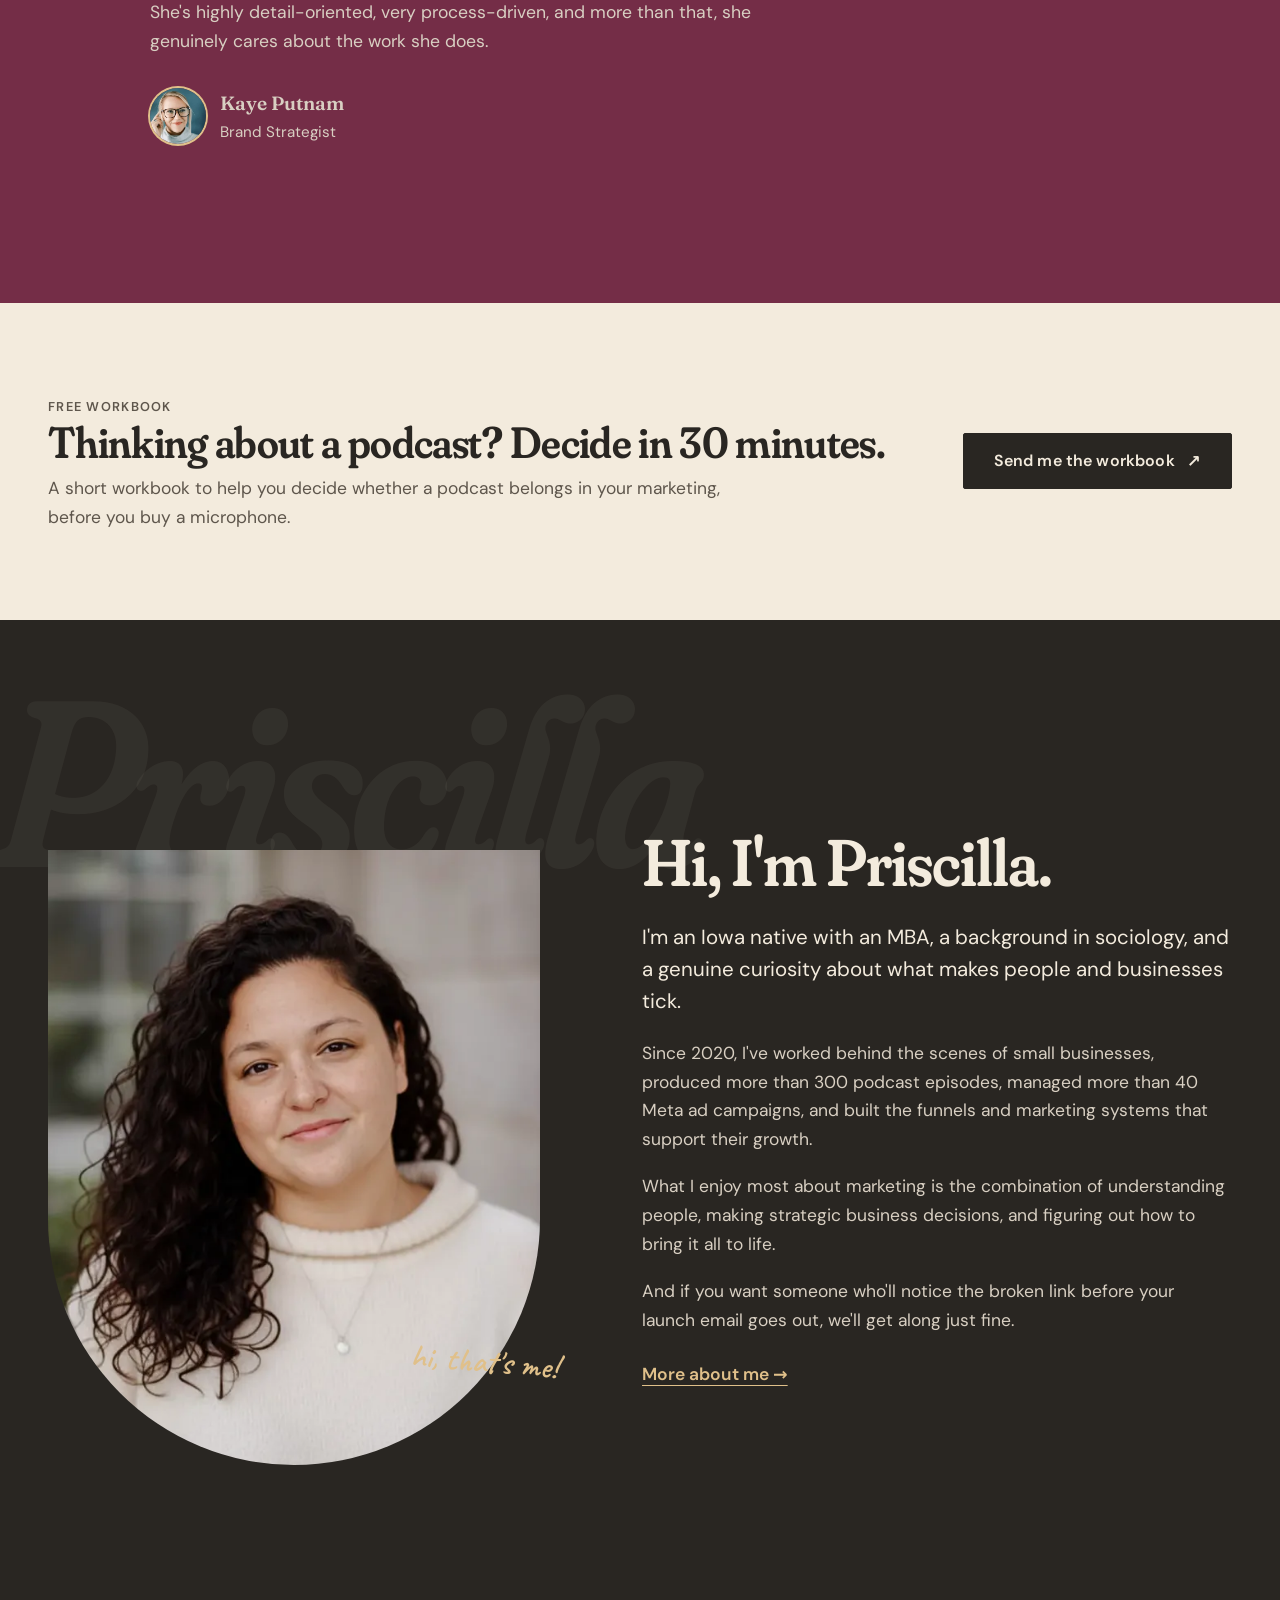
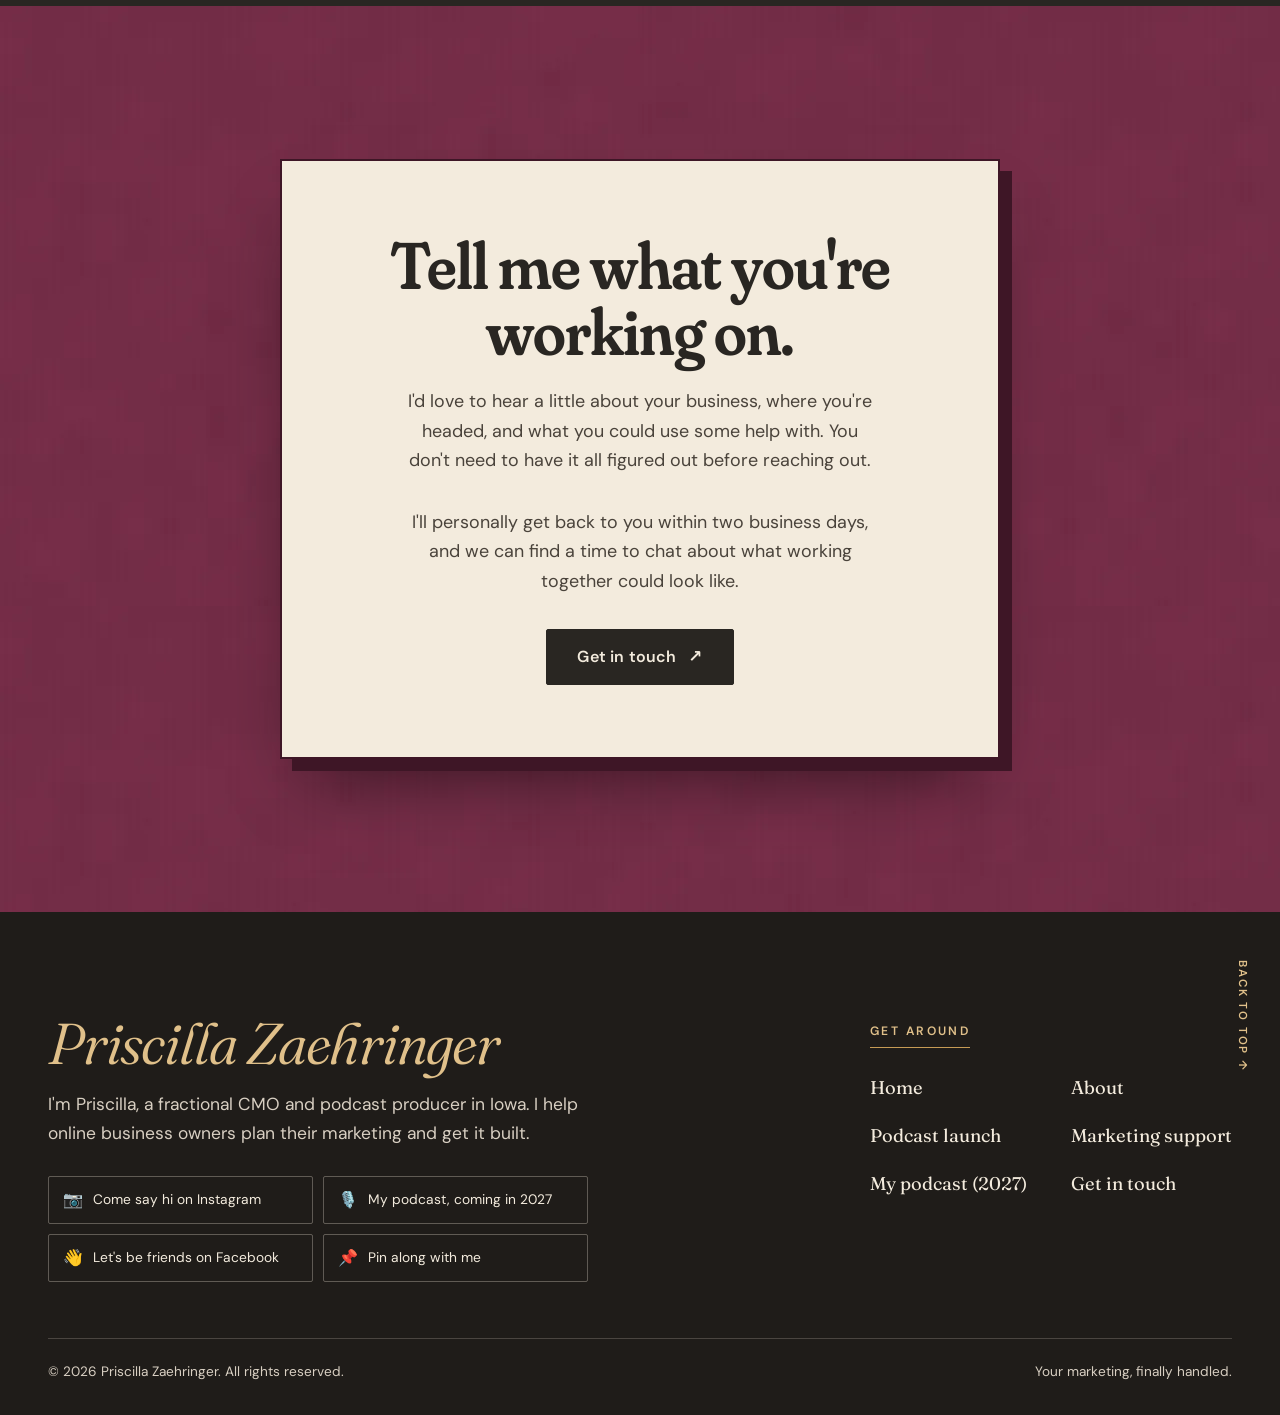
==== commit fb75fbf3: "Homepage hero: full-bleed video background behind the new headline Keep the oversized single-colour " ====
--- a/index.html
+++ b/index.html
@@ -21,8 +21,6 @@
       letter-spacing: -0.03em; font-variation-settings: 'SOFT' 100, 'WONK' 1, 'opsz' 144; max-width: 15ch; }
     .cameo { position: relative; display: inline-block; vertical-align: -0.08em; height: 0.8em; overflow: hidden; border-radius: 50%;
       box-shadow: 0 0 0 0.05em #E0C08A; margin: 0 0.06em; }
-    .cameo-video { width: 1.75em; }
-    .cameo-video .bg-video { position: absolute; inset: 0; width: 100%; height: 100%; object-fit: cover; object-position: 60% 45%; }
     .cameo-face { width: 0.66em; background: var(--mulberry); }
     .cameo-face img { width: 100%; height: 100%; object-fit: cover; object-position: 50% 22%; }
     .hero-foot { display: grid; grid-template-columns: minmax(0, 1fr) auto; gap: 24px clamp(32px, 6vw, 96px); align-items: end;
@@ -32,7 +30,11 @@
     .hero-cta .link { color: var(--paper); }
     .hero .video-toggle { position: static; min-height: 40px; padding: 0 12px; font-size: 0.78rem; background: transparent; border-color: rgba(243,235,221,0.35); }
     @media (max-width: 900px) { .hero-foot { grid-template-columns: 1fr; } }
-    @media (prefers-reduced-motion: reduce) { .cameo-video .bg-video { display: block; } }
+    .hero .bg-video { object-position: 72% 40%; }
+    .hero.has-video::before { content: ""; position: absolute; inset: 0; z-index: 1; pointer-events: none;
+      background: linear-gradient(90deg, rgba(37,75,61,0.96) 0%, rgba(37,75,61,0.86) 45%, rgba(37,75,61,0.45) 78%, rgba(37,75,61,0.25) 100%); }
+    .hero .wrap { position: relative; z-index: 2; }
+    @media (max-width: 900px) { .hero.has-video::before { background: rgba(37,75,61,0.86); } }
 
     /* who */
     .who h2 { max-width: 18ch; }
@@ -143,16 +145,14 @@
   <main id="main" tabindex="-1">
 
   <!-- ===================== HERO ===================== -->
-  <section class="hero" id="top" aria-labelledby="hero-h">
+  <section class="hero has-video" id="top" aria-labelledby="hero-h">
+    <!-- Background clip: Mixkit "Woman working on a laptop" (free license, mixkit.co/license). -->
+    <video class="bg-video" autoplay muted loop playsinline preload="metadata" poster="/assets/video/workspace-poster.webp" aria-hidden="true">
+      <source src="/assets/video/workspace.mp4" type="video/mp4">
+    </video>
     <div class="wrap">
       <p class="tag">Strategy &middot; Systems &middot; Execution</p>
       <h1 class="cameo-h1" id="hero-h">You run your
-        <span class="cameo cameo-video has-video" aria-hidden="true">
-          <!-- Clip: Mixkit "Woman working on a laptop" (free license, mixkit.co/license). -->
-          <video class="bg-video" autoplay muted loop playsinline preload="metadata" poster="/assets/video/workspace-poster.webp">
-            <source src="/assets/video/workspace.mp4" type="video/mp4">
-          </video>
-        </span>
         business. I'll handle <span class="nw">the
         <span class="cameo cameo-face" aria-hidden="true"><img src="/assets/img/about-headshot-600.webp" width="600" height="900" alt="" fetchpriority="high"></span>
         marketing.</span></h1>
@@ -547,7 +547,7 @@
   </script>
 <script>
     // Background video: pause/play control (WCAG 2.2.2) and respect reduced motion.
-    document.querySelectorAll('.hero, .has-video:not(.cameo)').forEach(sec => {
+    document.querySelectorAll('.has-video').forEach(sec => {
       const v = sec.querySelector('.bg-video'), b = sec.querySelector('.video-toggle');
       if (!v || !b) return;
       const set = (paused) => {
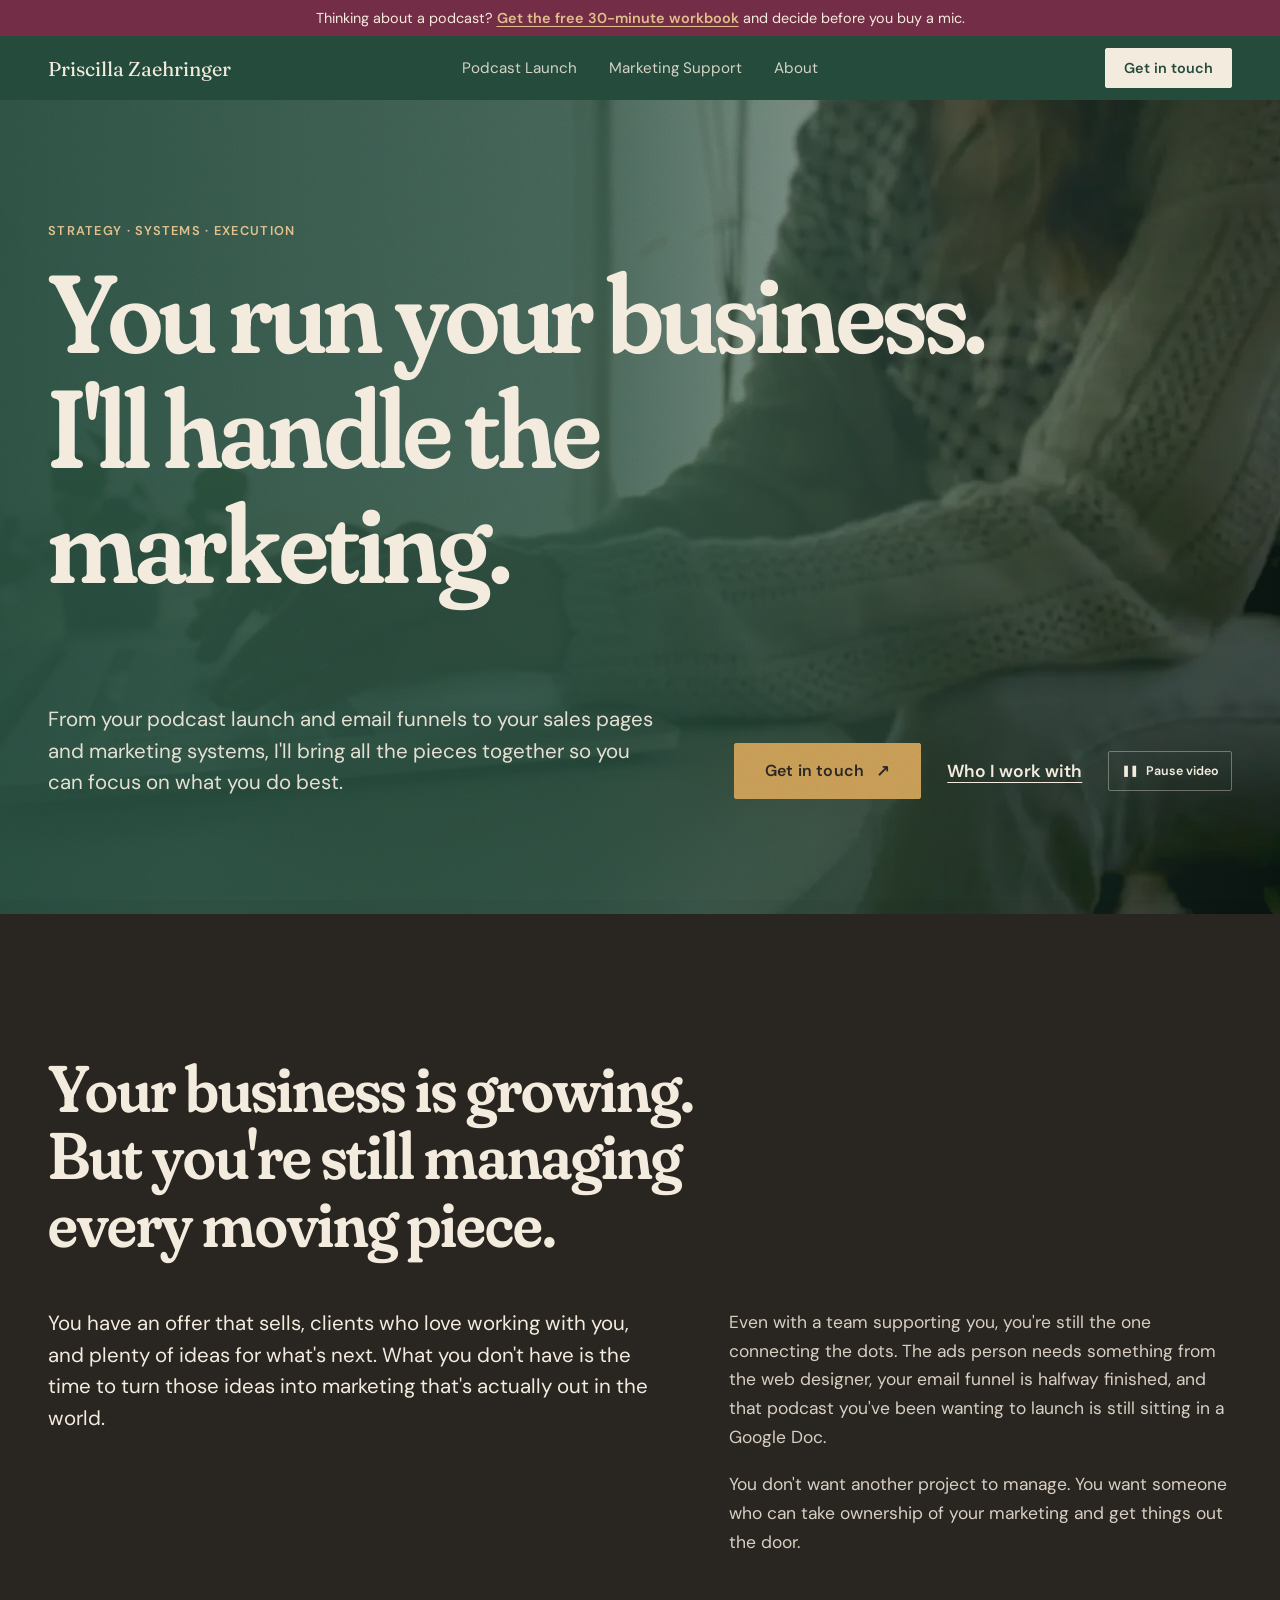
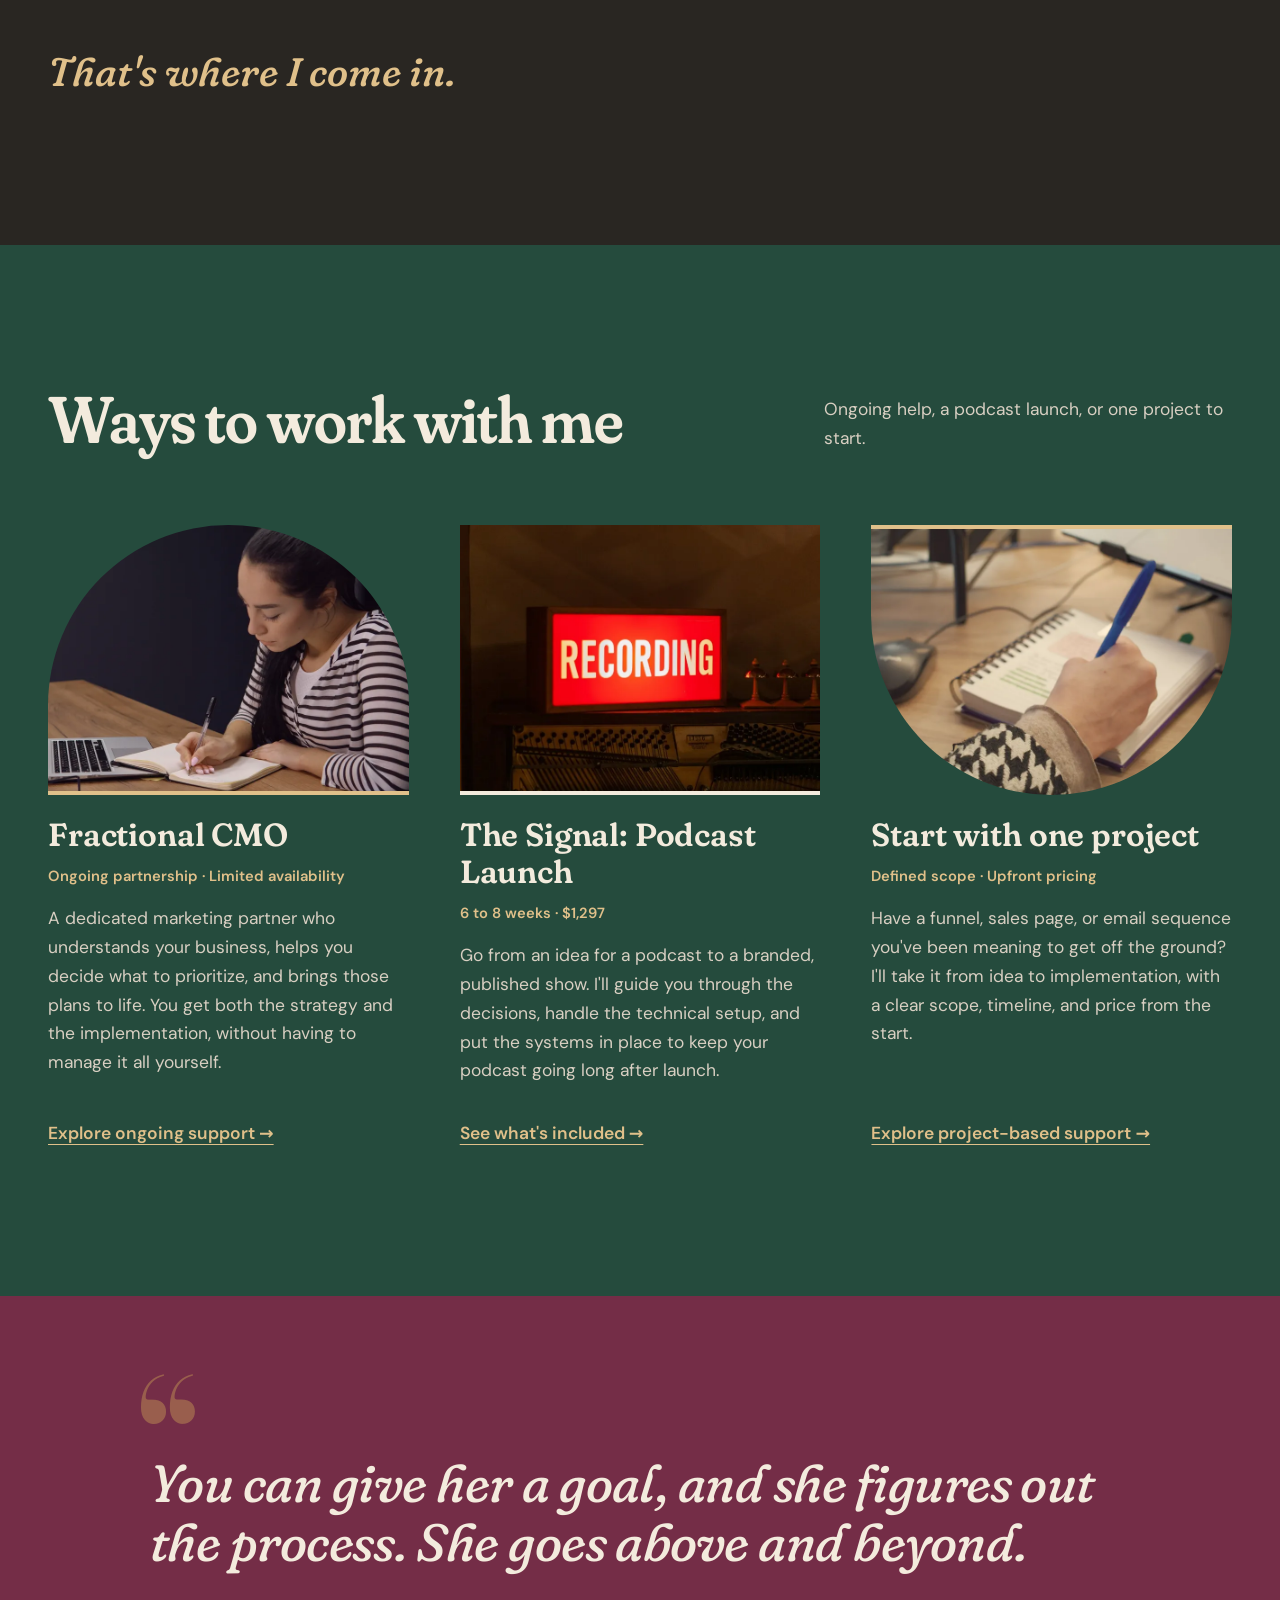
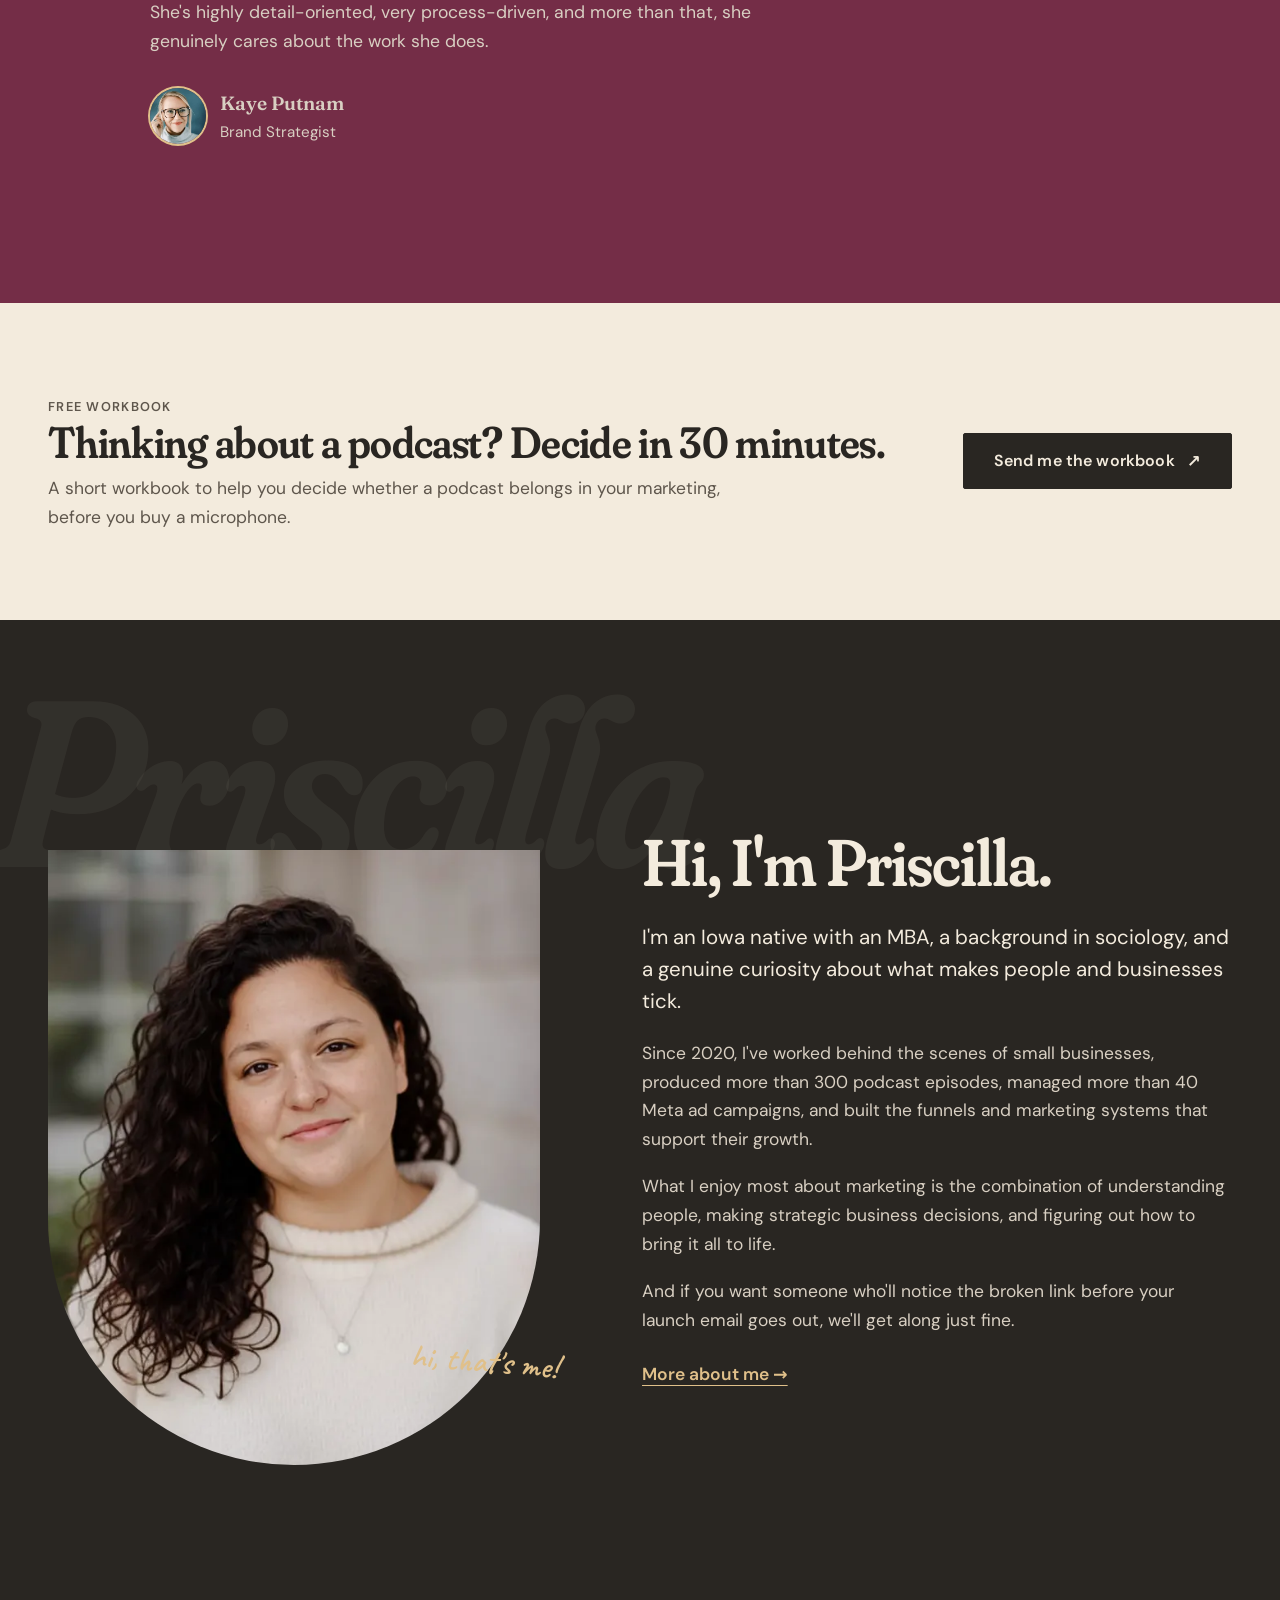
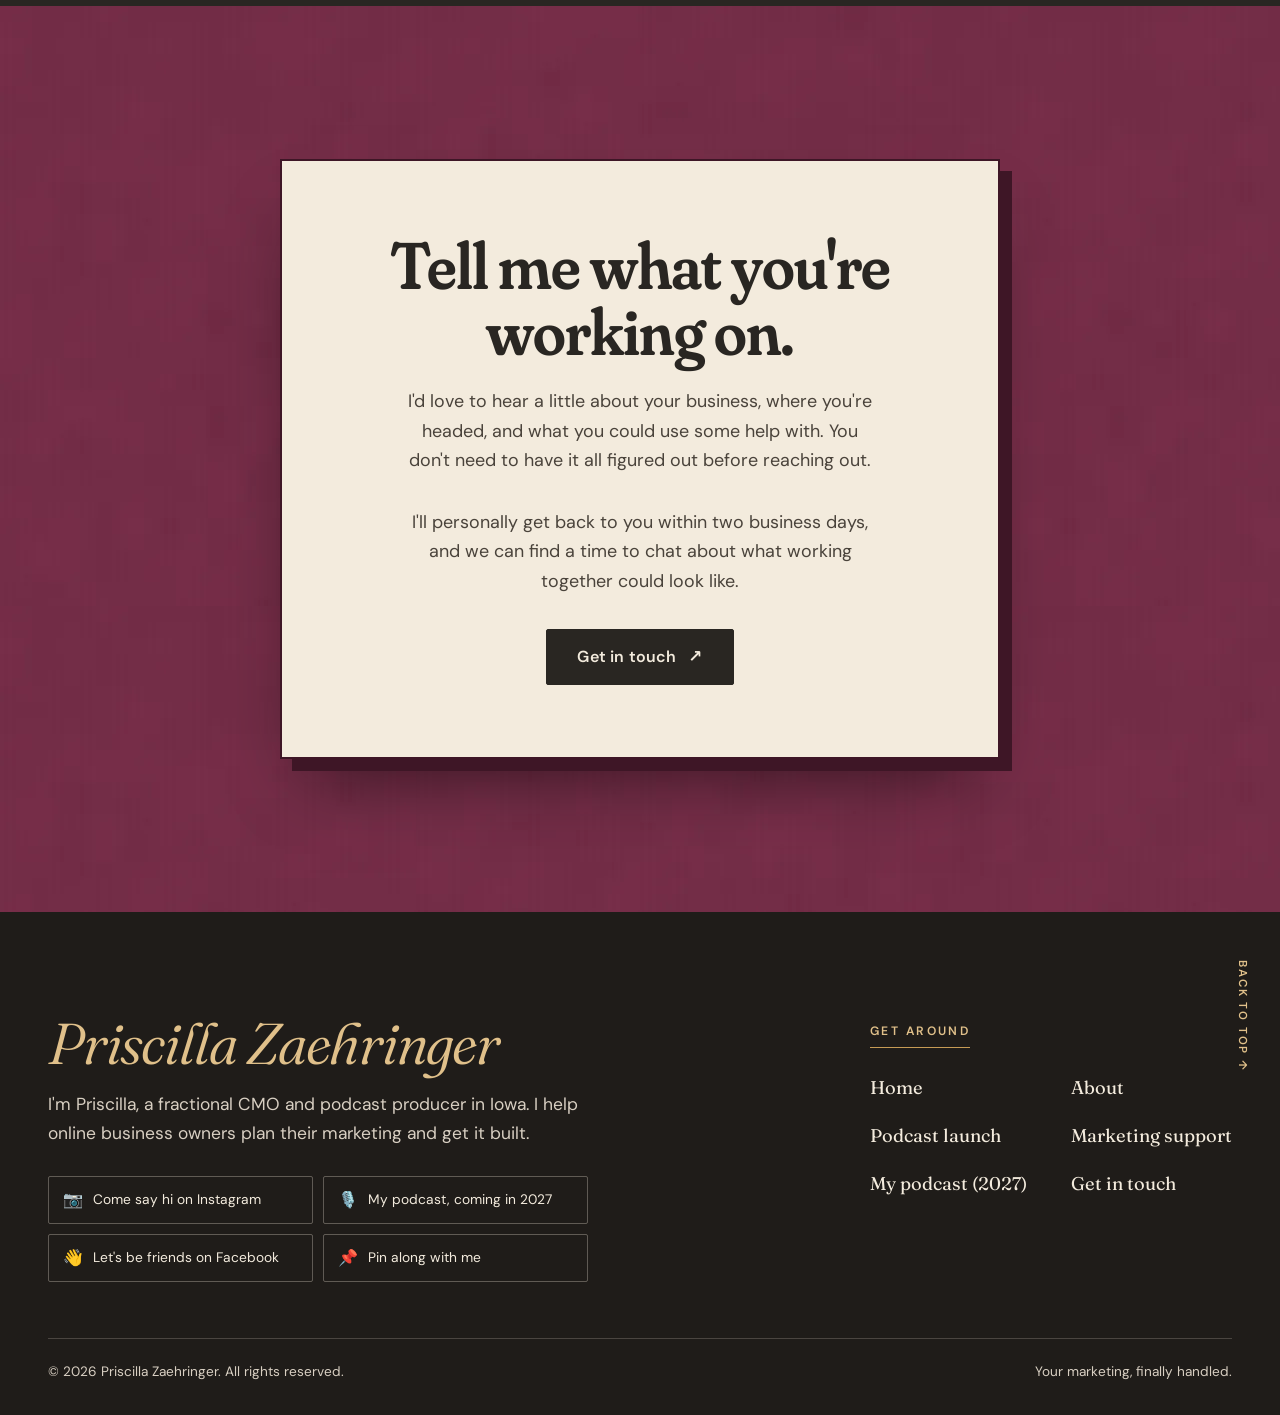
==== commit 19985c59: "Homepage hero: remove the portrait cameo from the headline Co-Authored-By: Claude Opus 5.5 <noreply@" ====
--- a/index.html
+++ b/index.html
@@ -14,15 +14,11 @@
   <link rel="stylesheet" href="/assets/css/signal.css">
   <style>
     /* ================= Homepage (on the shared Signal system) ================= */
-    /* hero: type-led headline with oval cameo windows inside the sentence */
+    /* hero: oversized single-colour headline over the tinted video */
     .hero { position: relative; background: var(--forest); color: var(--paper); padding-block: clamp(64px, 9vw, 140px) clamp(72px, 9vw, 128px); overflow: hidden; }
     .hero .tag { color: #E0C08A; }
     .cameo-h1 { margin: 0; font-family: var(--serif); font-weight: 600; font-size: clamp(2.9rem, 1rem + 7.4vw, 8.4rem); line-height: 1.04;
       letter-spacing: -0.03em; font-variation-settings: 'SOFT' 100, 'WONK' 1, 'opsz' 144; max-width: 15ch; }
-    .cameo { position: relative; display: inline-block; vertical-align: -0.08em; height: 0.8em; overflow: hidden; border-radius: 50%;
-      box-shadow: 0 0 0 0.05em #E0C08A; margin: 0 0.06em; }
-    .cameo-face { width: 0.66em; background: var(--mulberry); }
-    .cameo-face img { width: 100%; height: 100%; object-fit: cover; object-position: 50% 22%; }
     .hero-foot { display: grid; grid-template-columns: minmax(0, 1fr) auto; gap: 24px clamp(32px, 6vw, 96px); align-items: end;
       margin-top: clamp(40px, 5vw, 72px); padding-top: clamp(28px, 3vw, 40px); }
     .hero .lede { max-width: 44ch; margin: 0; color: rgba(243,235,221,0.92); }
@@ -153,9 +149,7 @@
     <div class="wrap">
       <p class="tag">Strategy &middot; Systems &middot; Execution</p>
       <h1 class="cameo-h1" id="hero-h">You run your
-        business. I'll handle <span class="nw">the
-        <span class="cameo cameo-face" aria-hidden="true"><img src="/assets/img/about-headshot-600.webp" width="600" height="900" alt="" fetchpriority="high"></span>
-        marketing.</span></h1>
+        business. I'll handle the marketing.</h1>
       <div class="hero-foot">
         <p class="lede">From your podcast launch and email funnels to your sales pages and marketing systems, I'll bring all
           the pieces together so you can focus on what you do best.</p>
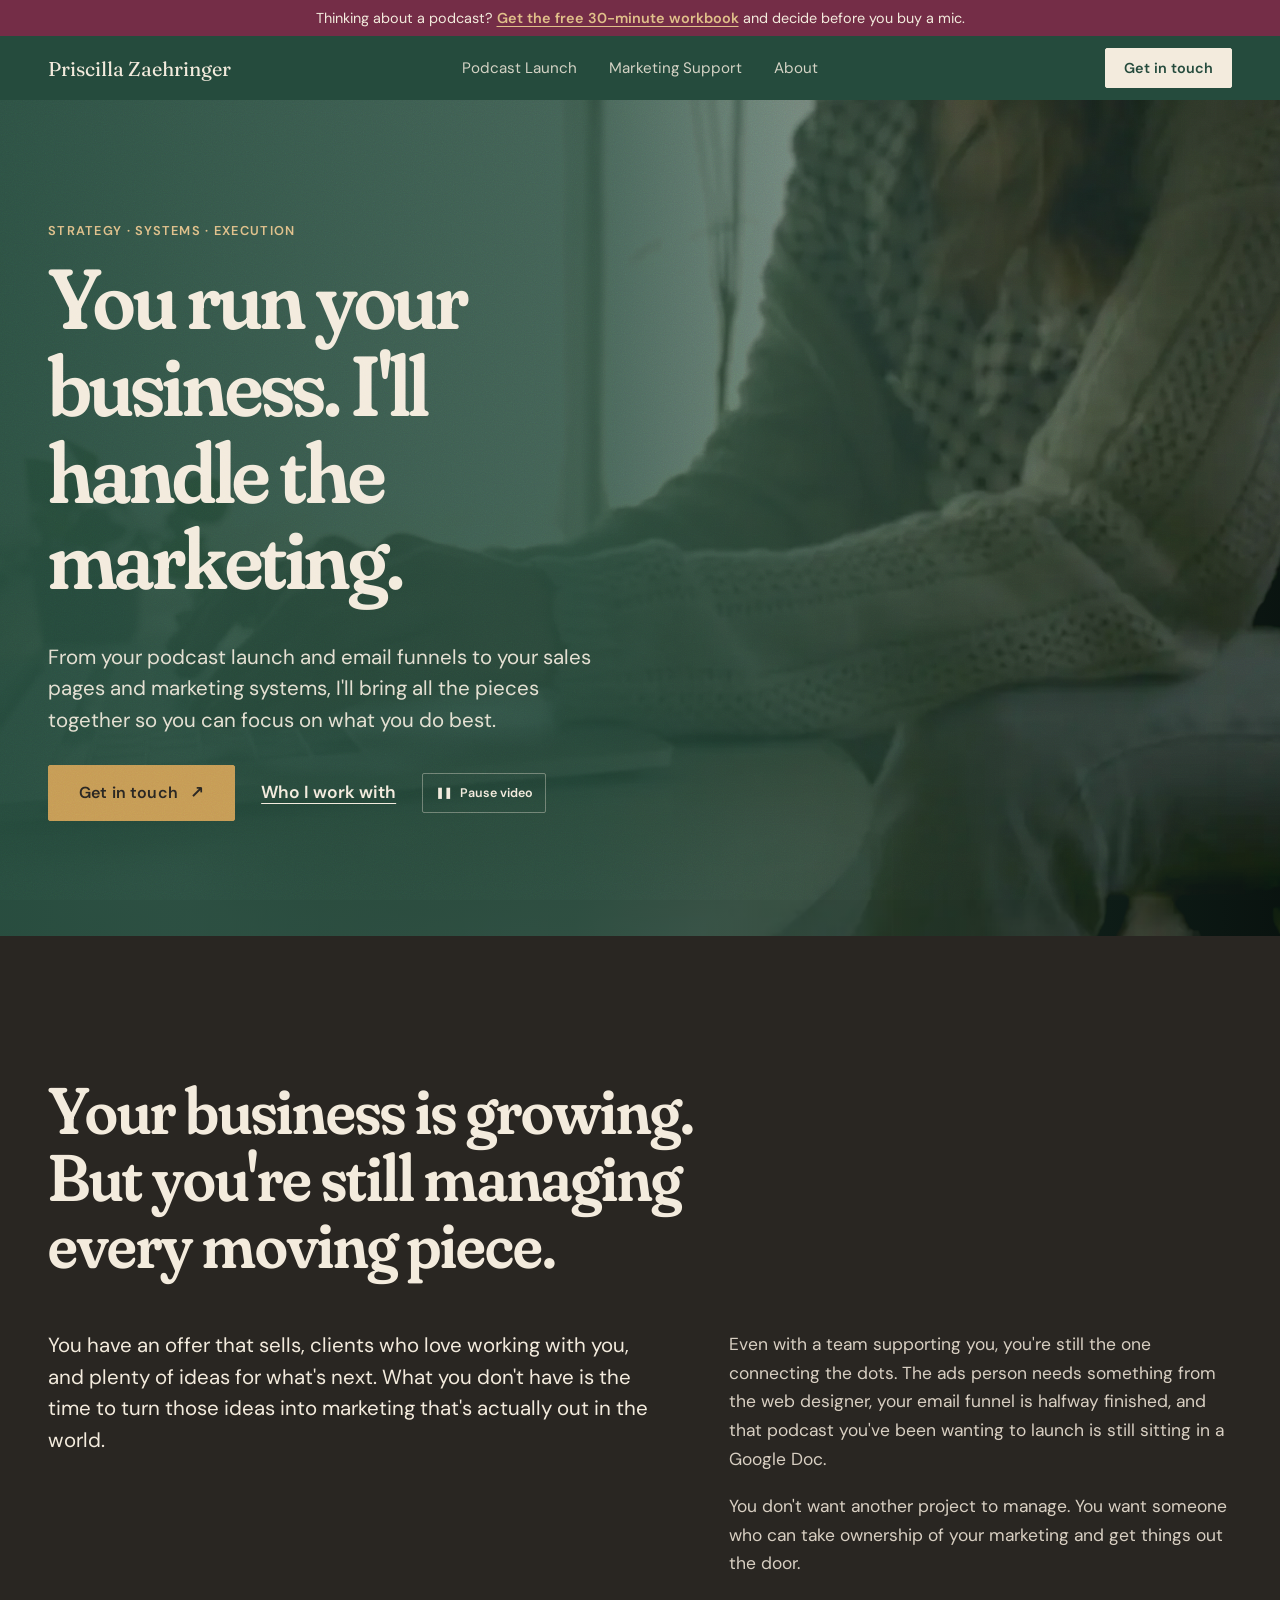
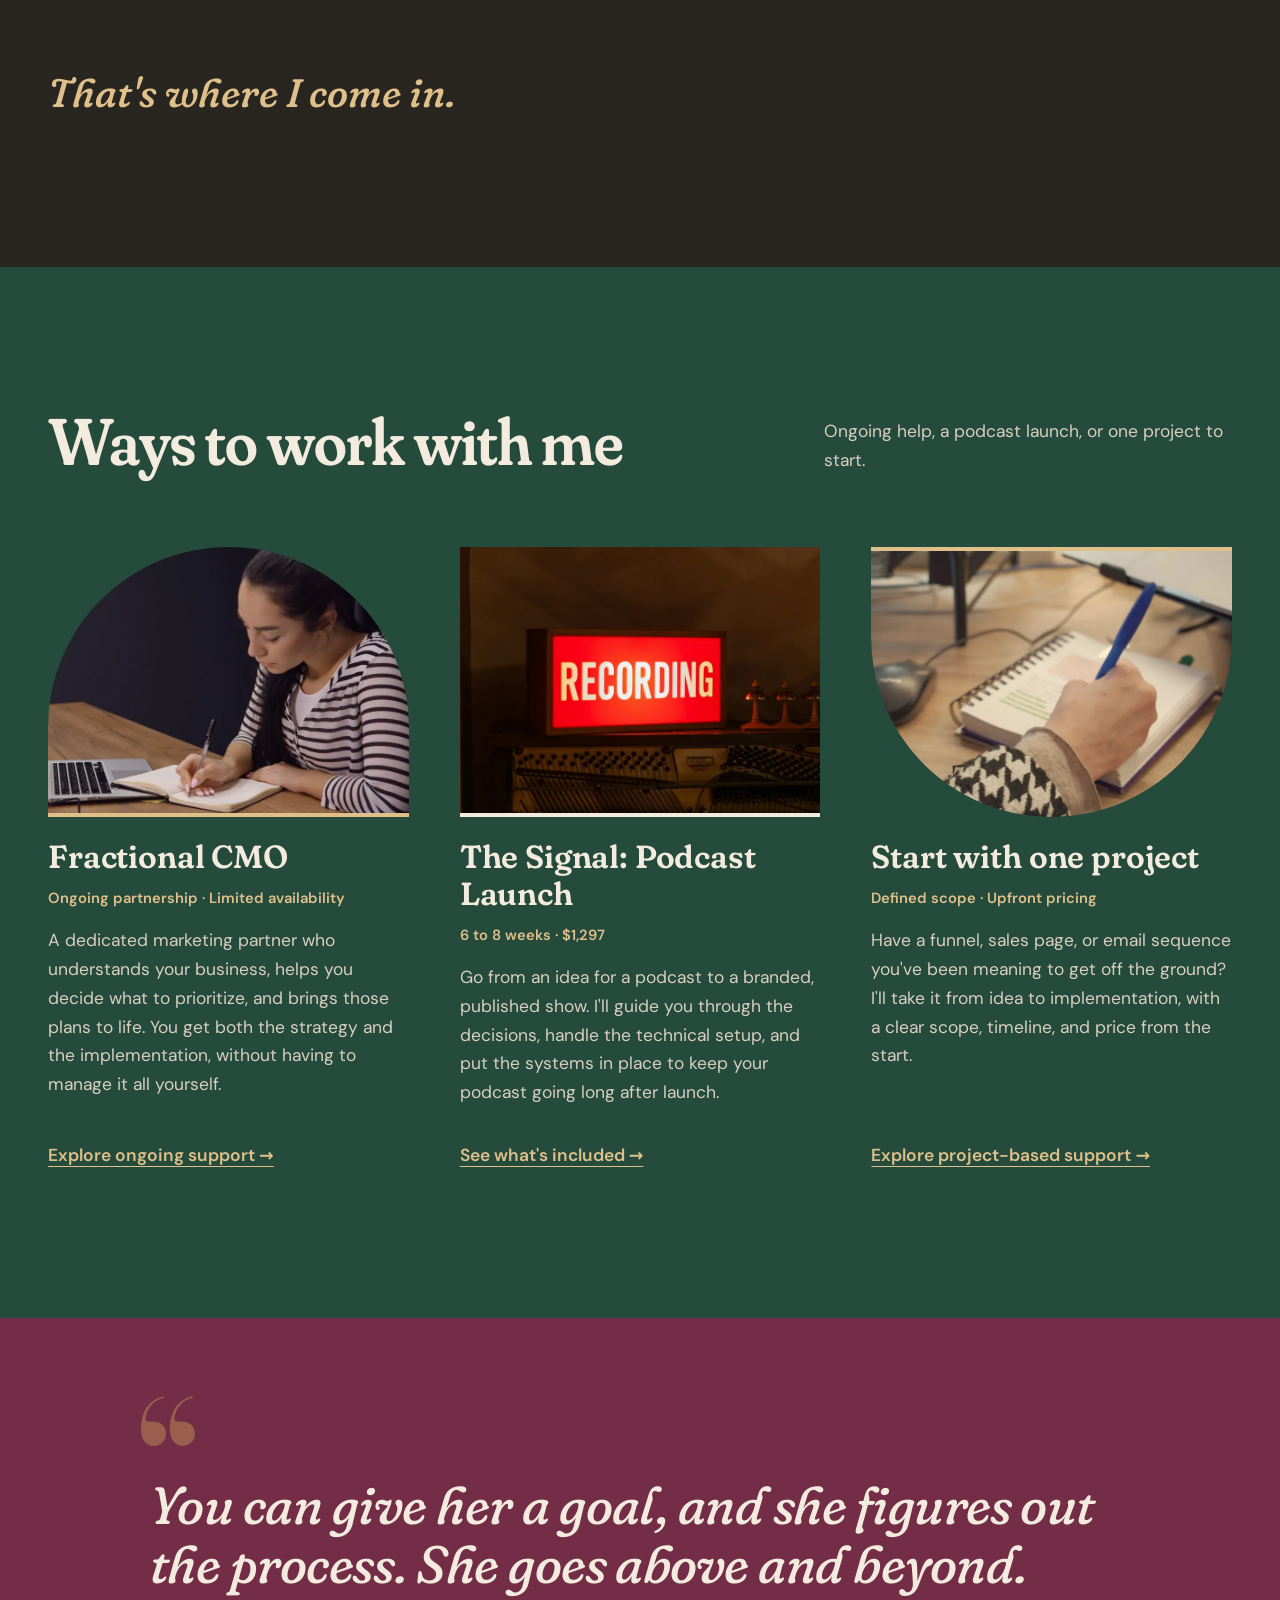
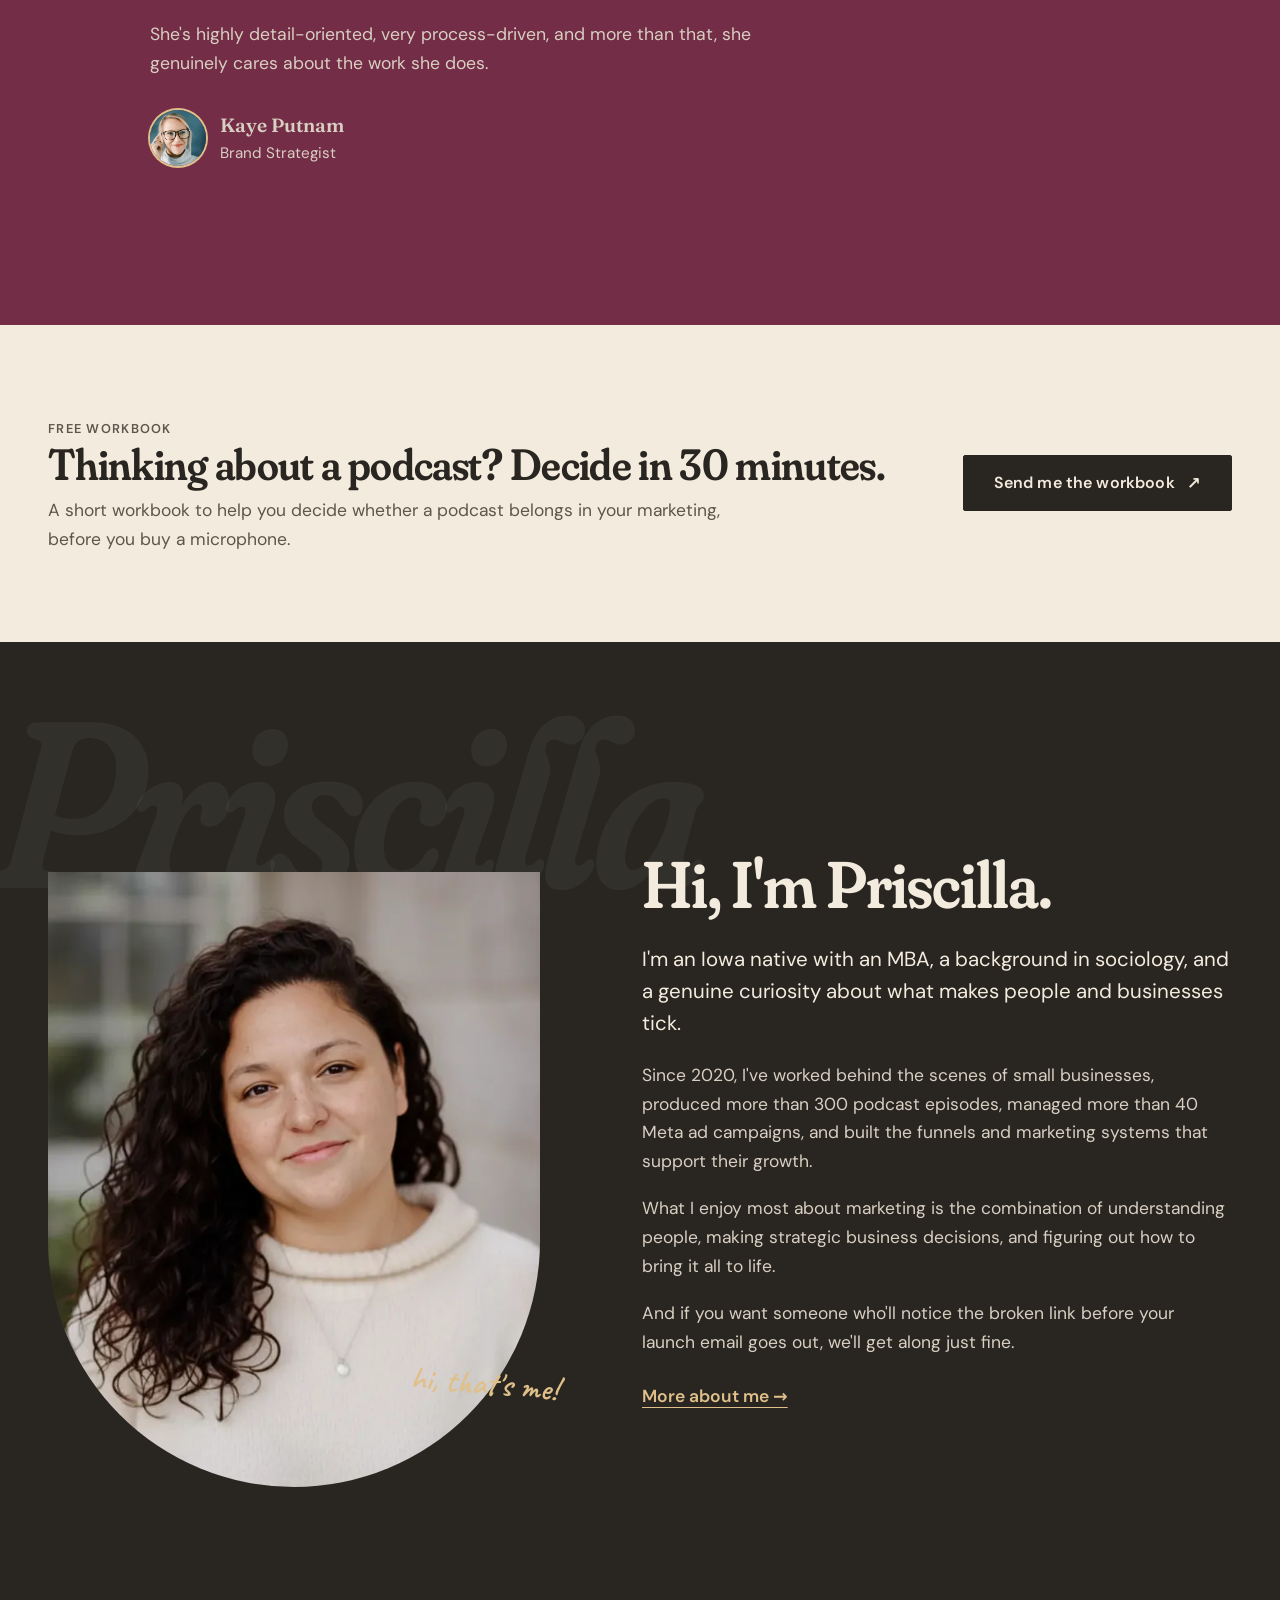
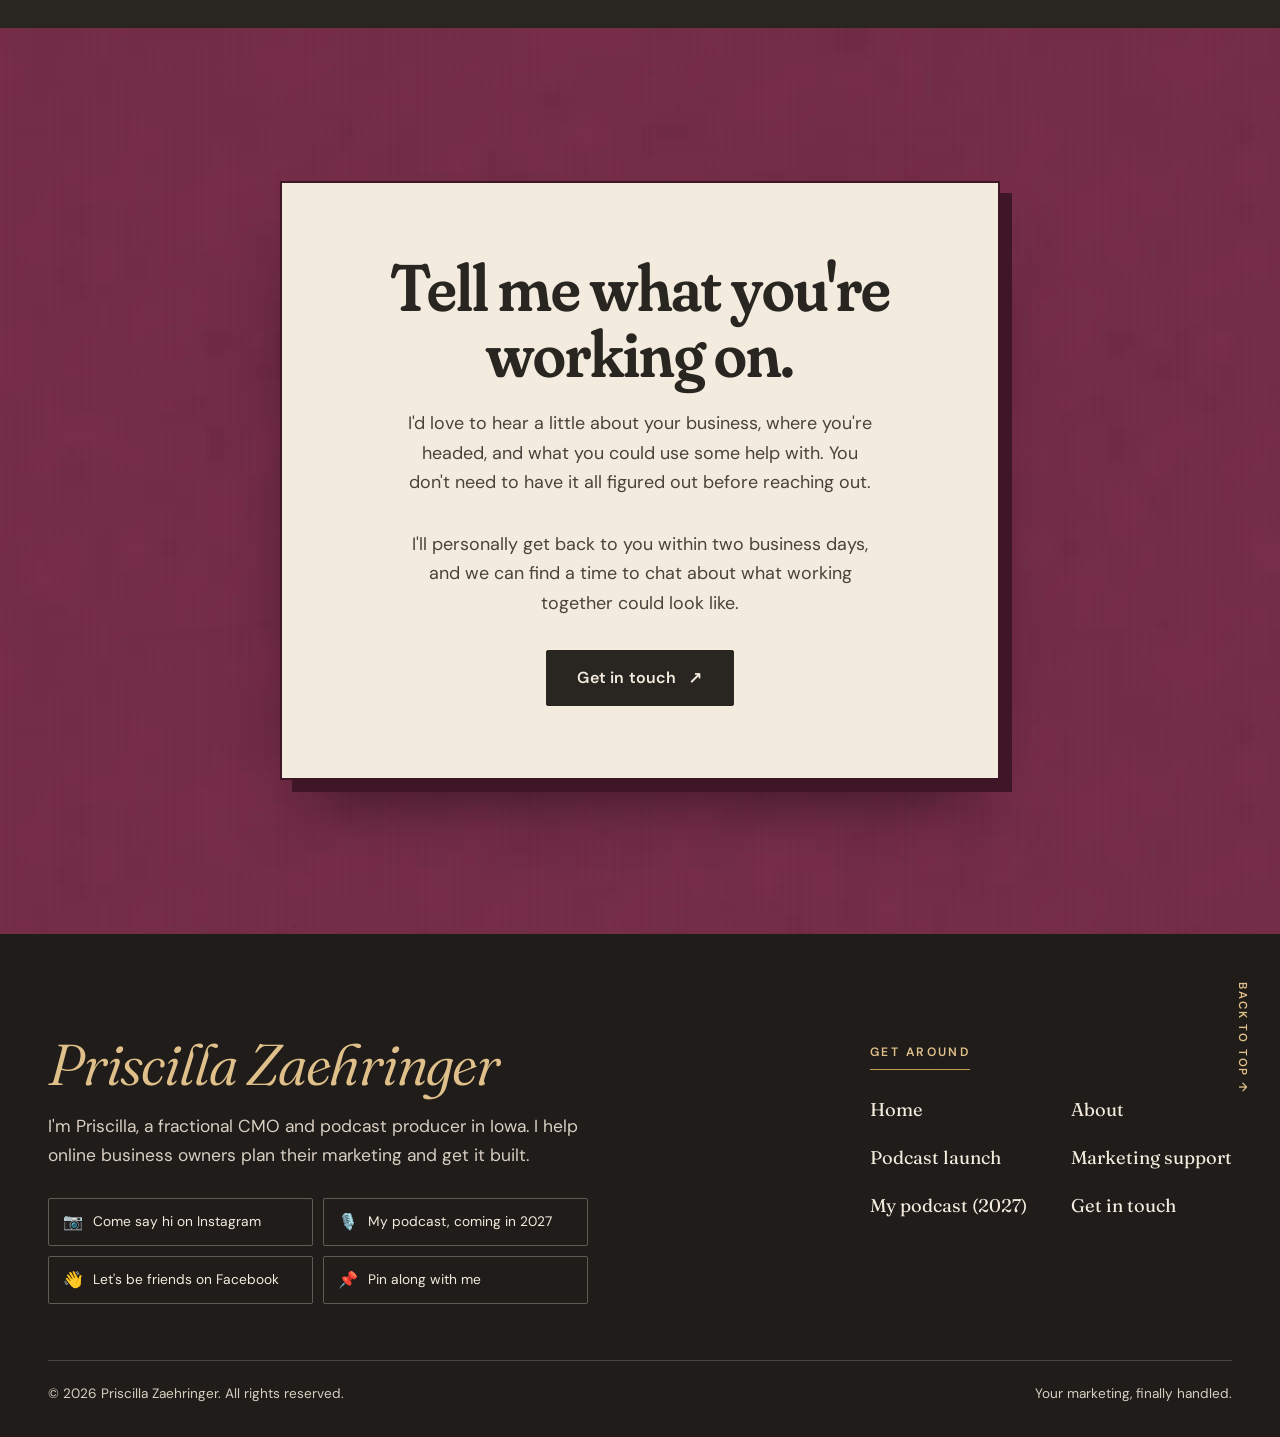
==== commit d5d9de79: "Homepage hero: balanced left column, smaller headline, stacked intro and buttons Co-Authored-By: Cla" ====
--- a/index.html
+++ b/index.html
@@ -17,15 +17,13 @@
     /* hero: oversized single-colour headline over the tinted video */
     .hero { position: relative; background: var(--forest); color: var(--paper); padding-block: clamp(64px, 9vw, 140px) clamp(72px, 9vw, 128px); overflow: hidden; }
     .hero .tag { color: #E0C08A; }
-    .cameo-h1 { margin: 0; font-family: var(--serif); font-weight: 600; font-size: clamp(2.9rem, 1rem + 7.4vw, 8.4rem); line-height: 1.04;
-      letter-spacing: -0.03em; font-variation-settings: 'SOFT' 100, 'WONK' 1, 'opsz' 144; max-width: 15ch; }
-    .hero-foot { display: grid; grid-template-columns: minmax(0, 1fr) auto; gap: 24px clamp(32px, 6vw, 96px); align-items: end;
-      margin-top: clamp(40px, 5vw, 72px); padding-top: clamp(28px, 3vw, 40px); }
+    .cameo-h1 { margin: 0; font-family: var(--serif); font-weight: 600; font-size: clamp(2.8rem, 1rem + 5.4vw, 6.2rem); line-height: 1.02; text-wrap: balance;
+      letter-spacing: -0.03em; font-variation-settings: 'SOFT' 100, 'WONK' 1, 'opsz' 144; max-width: 11ch; }
+    .hero-foot { display: grid; gap: 28px; max-width: 560px; margin-top: clamp(28px, 3vw, 40px); }
     .hero .lede { max-width: 44ch; margin: 0; color: rgba(243,235,221,0.92); }
     .hero-cta { display: flex; align-items: center; flex-wrap: wrap; gap: 14px 26px; }
     .hero-cta .link { color: var(--paper); }
     .hero .video-toggle { position: static; min-height: 40px; padding: 0 12px; font-size: 0.78rem; background: transparent; border-color: rgba(243,235,221,0.35); }
-    @media (max-width: 900px) { .hero-foot { grid-template-columns: 1fr; } }
     .hero .bg-video { object-position: 72% 40%; }
     .hero.has-video::before { content: ""; position: absolute; inset: 0; z-index: 1; pointer-events: none;
       background: linear-gradient(90deg, rgba(37,75,61,0.96) 0%, rgba(37,75,61,0.86) 45%, rgba(37,75,61,0.45) 78%, rgba(37,75,61,0.25) 100%); }
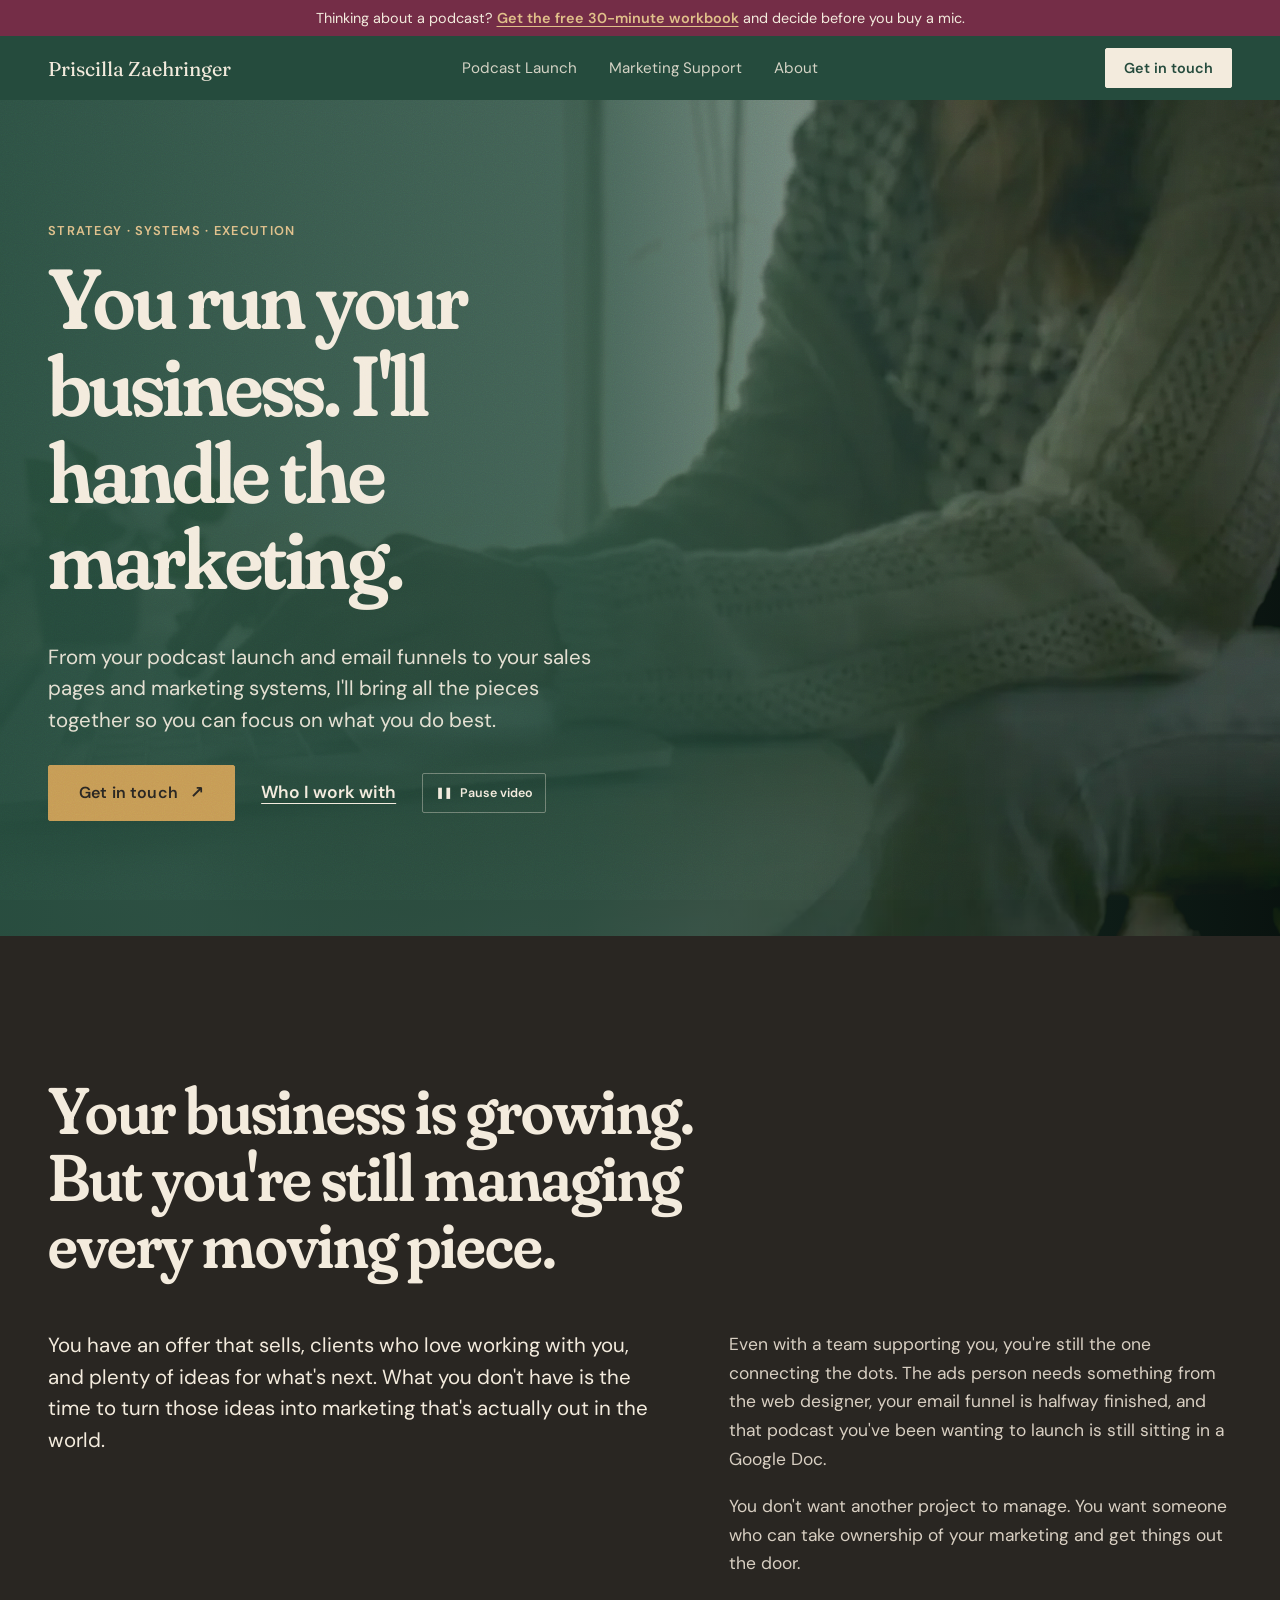
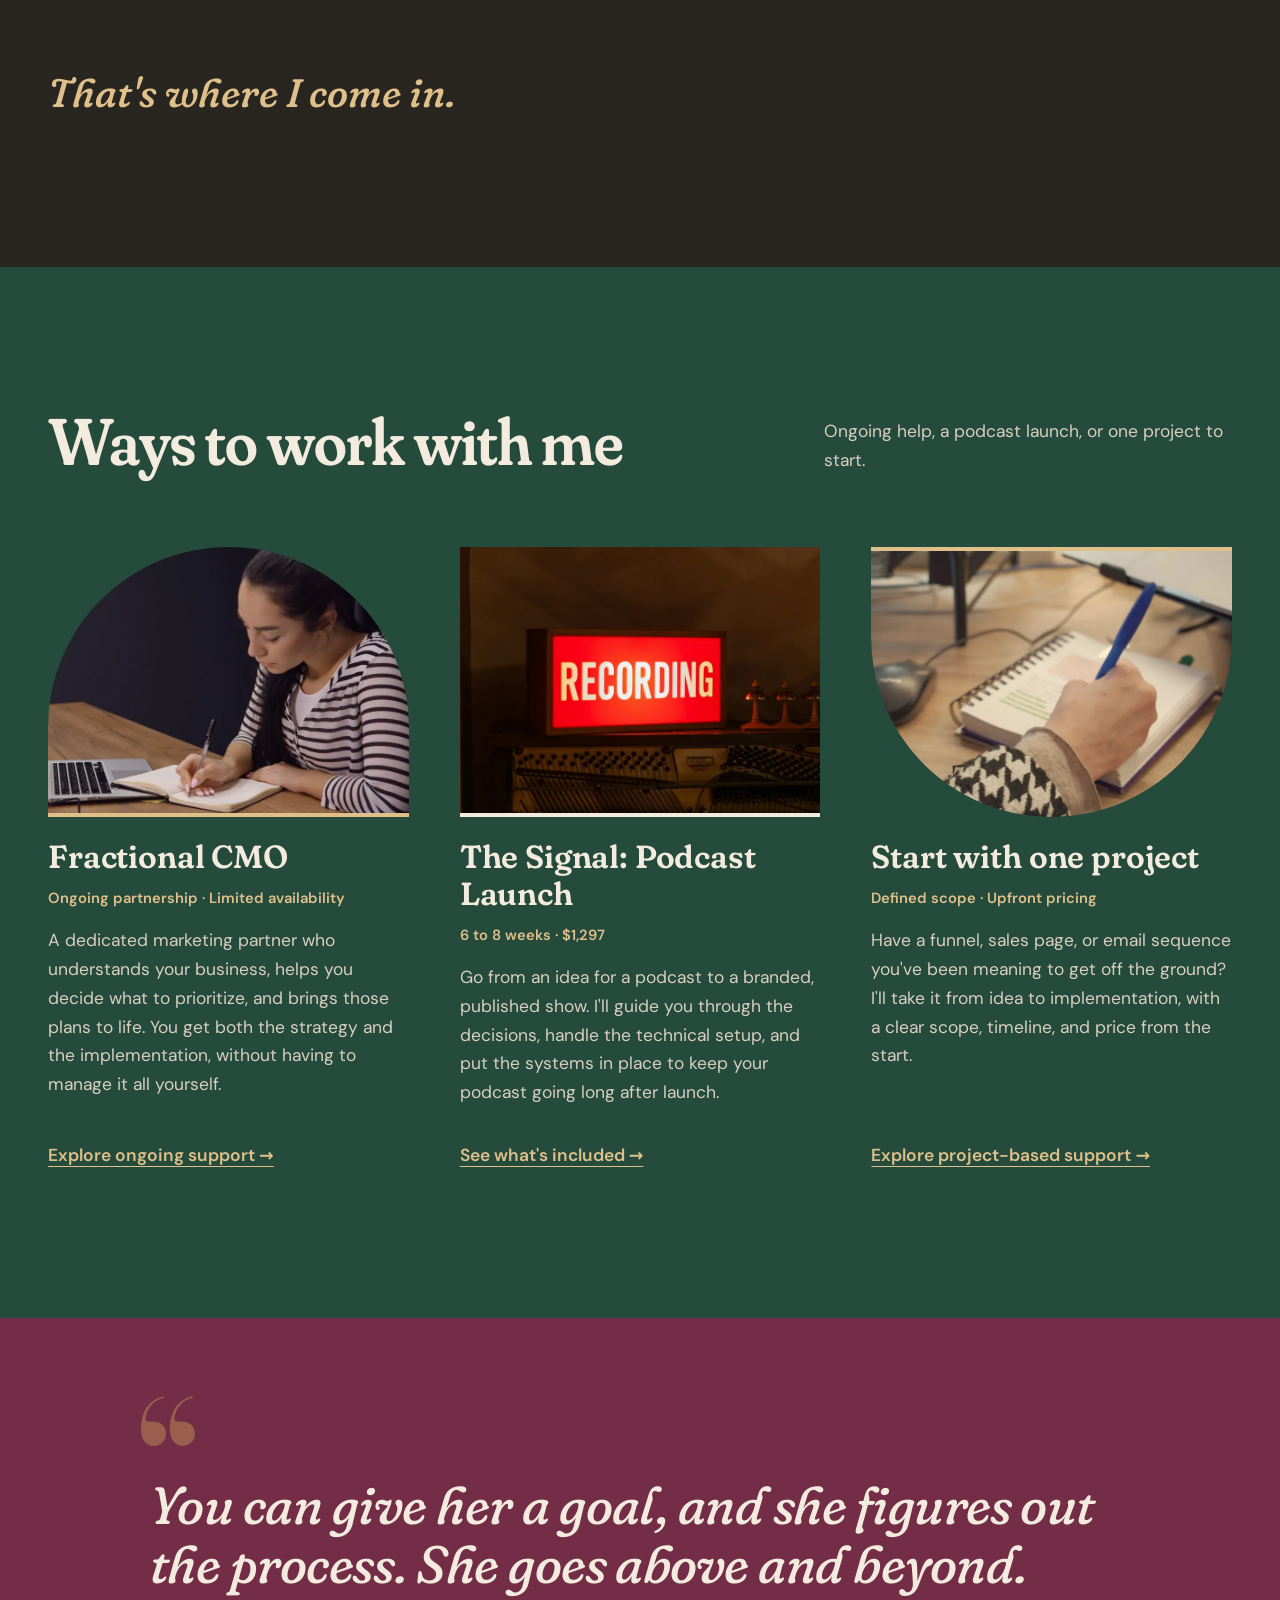
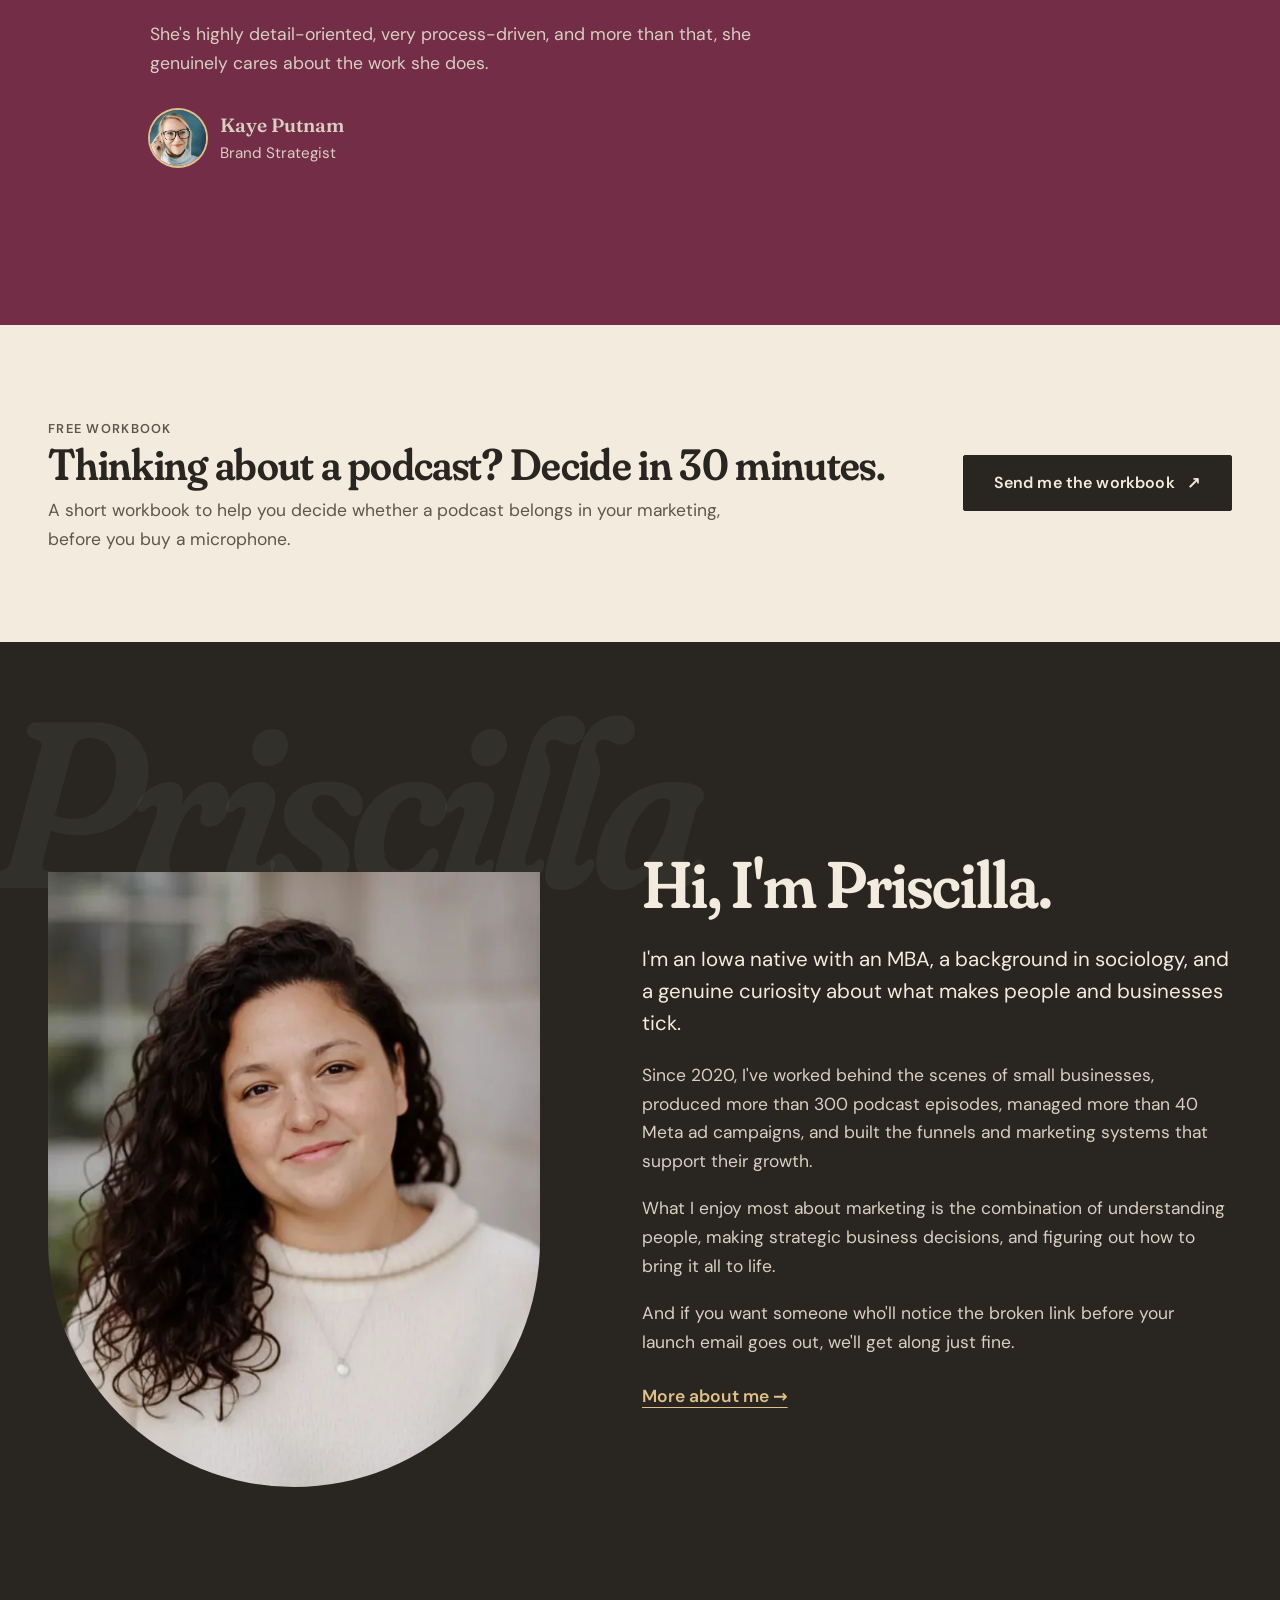
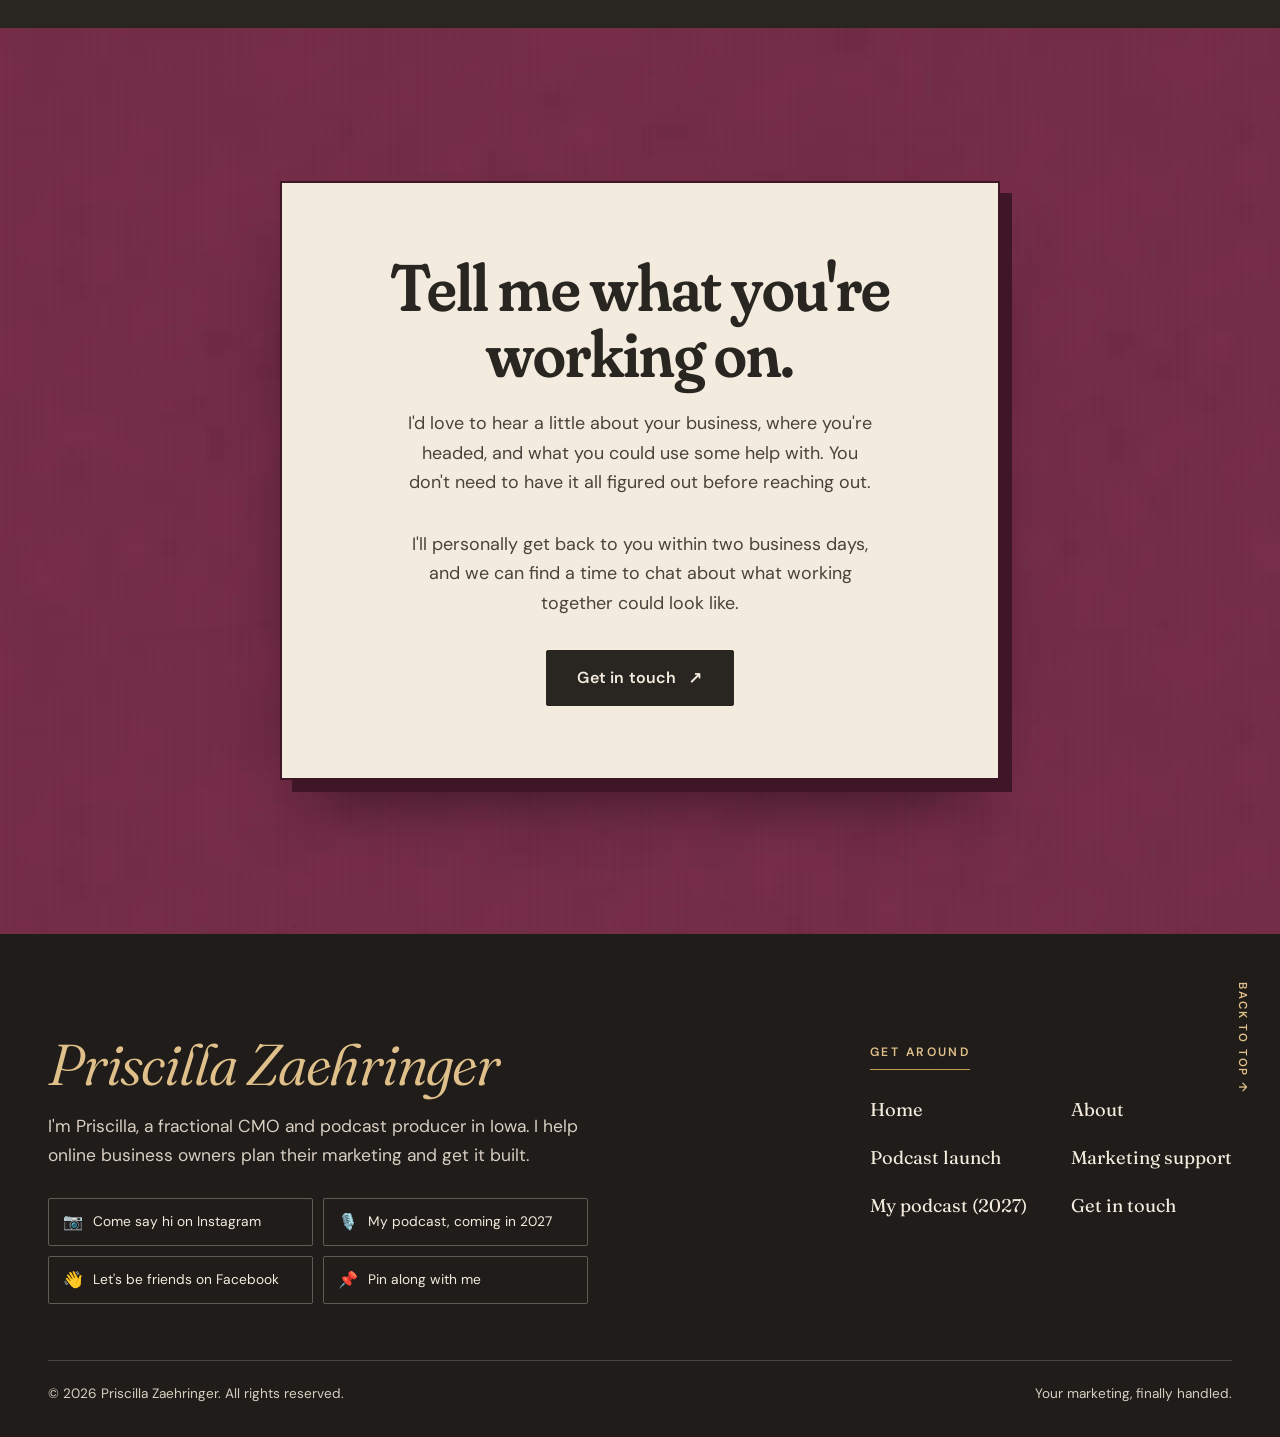
==== commit 79d9c867: "About: Sedona panorama hero; smoother off-the-clock copy; drop floating notes Painterly Sedona panor" ====
--- a/index.html
+++ b/index.html
@@ -255,7 +255,6 @@
       <figure class="portrait reveal">
         <img src="/assets/img/about-headshot-600.webp" srcset="/assets/img/about-headshot-600.webp 600w, /assets/img/about-headshot.webp 800w"
              sizes="(max-width: 860px) 380px, 40vw" width="600" height="900" loading="lazy" decoding="async" alt="Portrait of Priscilla">
-        <figcaption class="hand" aria-hidden="true">hi, that's me!</figcaption>
       </figure>
       <div class="reveal">
         <h2 id="about-h">Hi, I'm Priscilla.</h2>
--- a/assets/css/signal.css
+++ b/assets/css/signal.css
@@ -198,6 +198,8 @@
 /* ---- Dark sections: re-point the text tokens ---- */
 .dk { --ink: #F3EBDD; --muted: #D8CFC2; --rule: rgba(243,235,221,0.2); --hi: #E0C08A; color: var(--ink); }
 .dk .tag, .dk .link, .dk h1 em, .dk h2 em, .dk h3 em, .dk .note { color: var(--hi); }
+.dk p a:not(.btn) { color: var(--hi); text-underline-offset: 3px; }
+.dk p a:not(.btn):hover { color: var(--paper); }
 .bg-forest { background: var(--forest); } .bg-mulberry { background: var(--mulberry); }
 .bg-ink { background: #292622; } .bg-paper { background: var(--paper); } .bg-night { background: #1F1C19; }
 .lede { font-size: clamp(1.1rem, 1rem + 0.4vw, 1.28rem); line-height: 1.55; }
